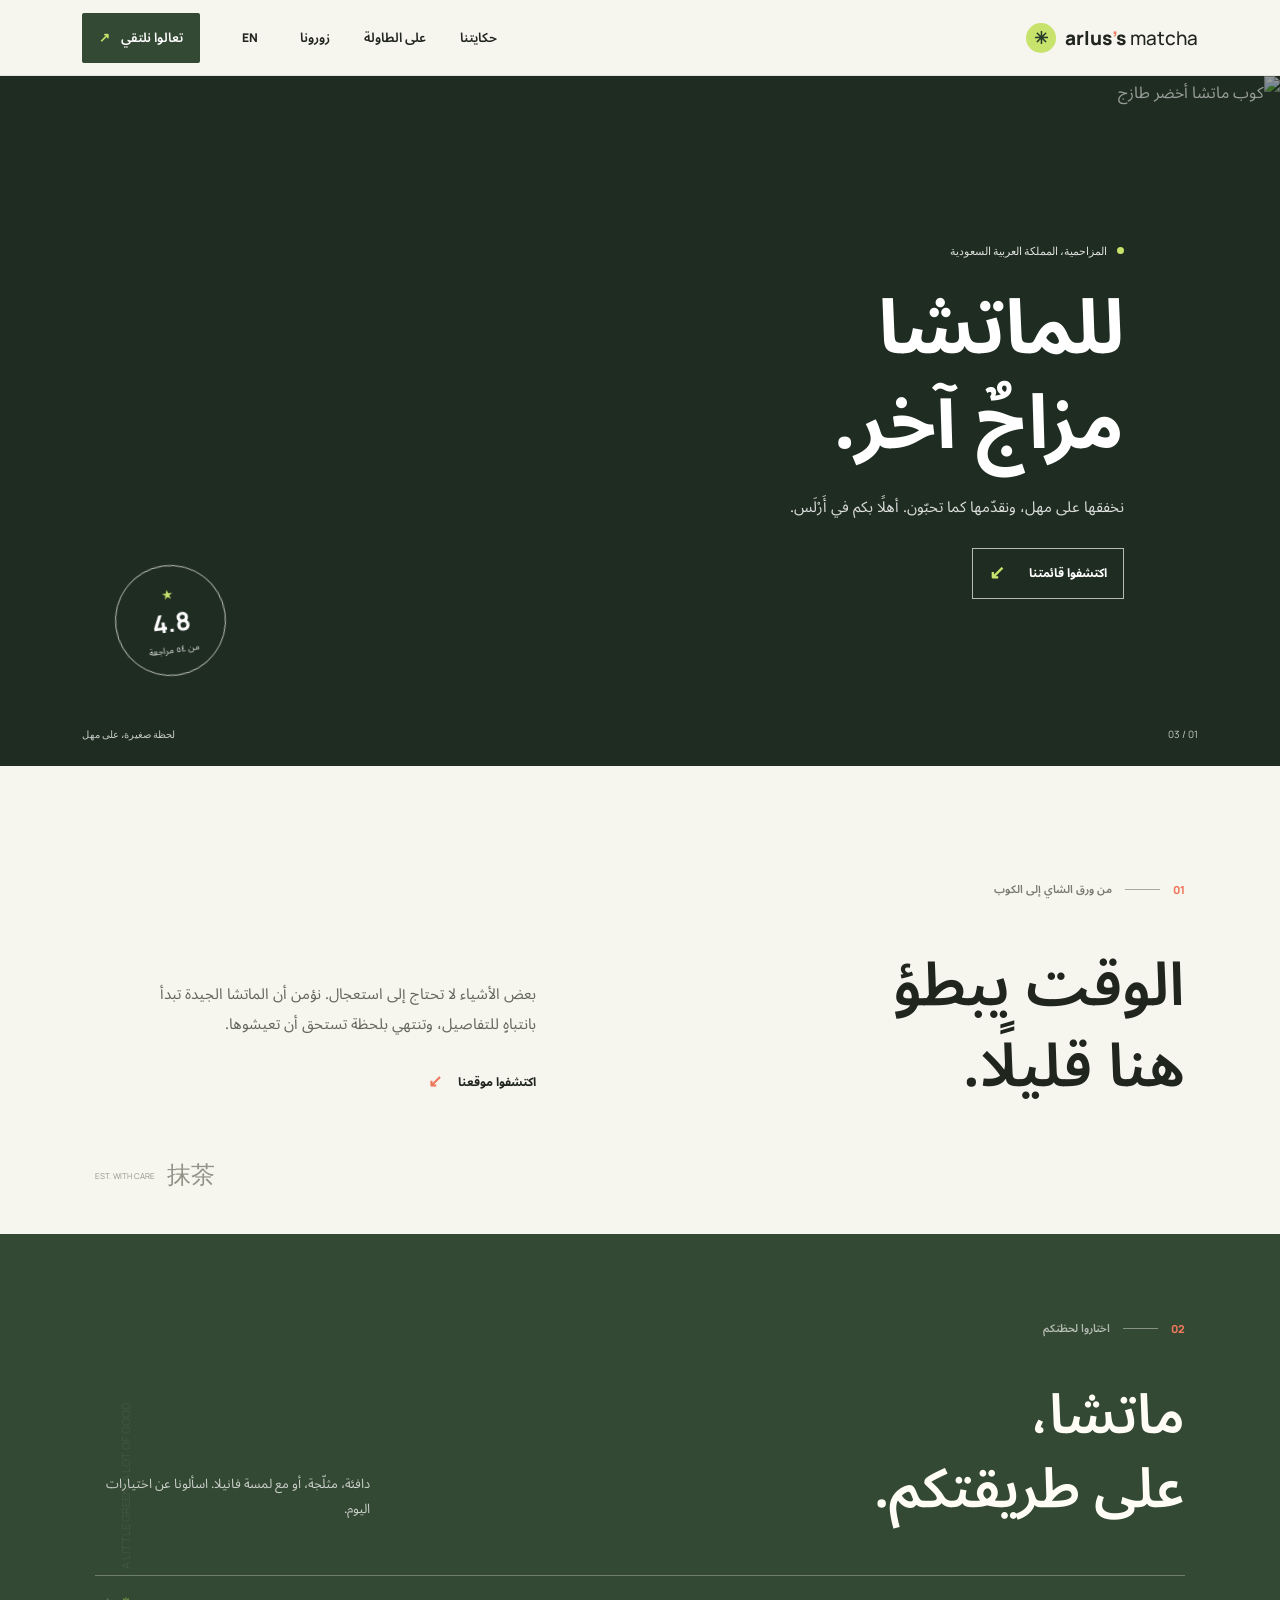
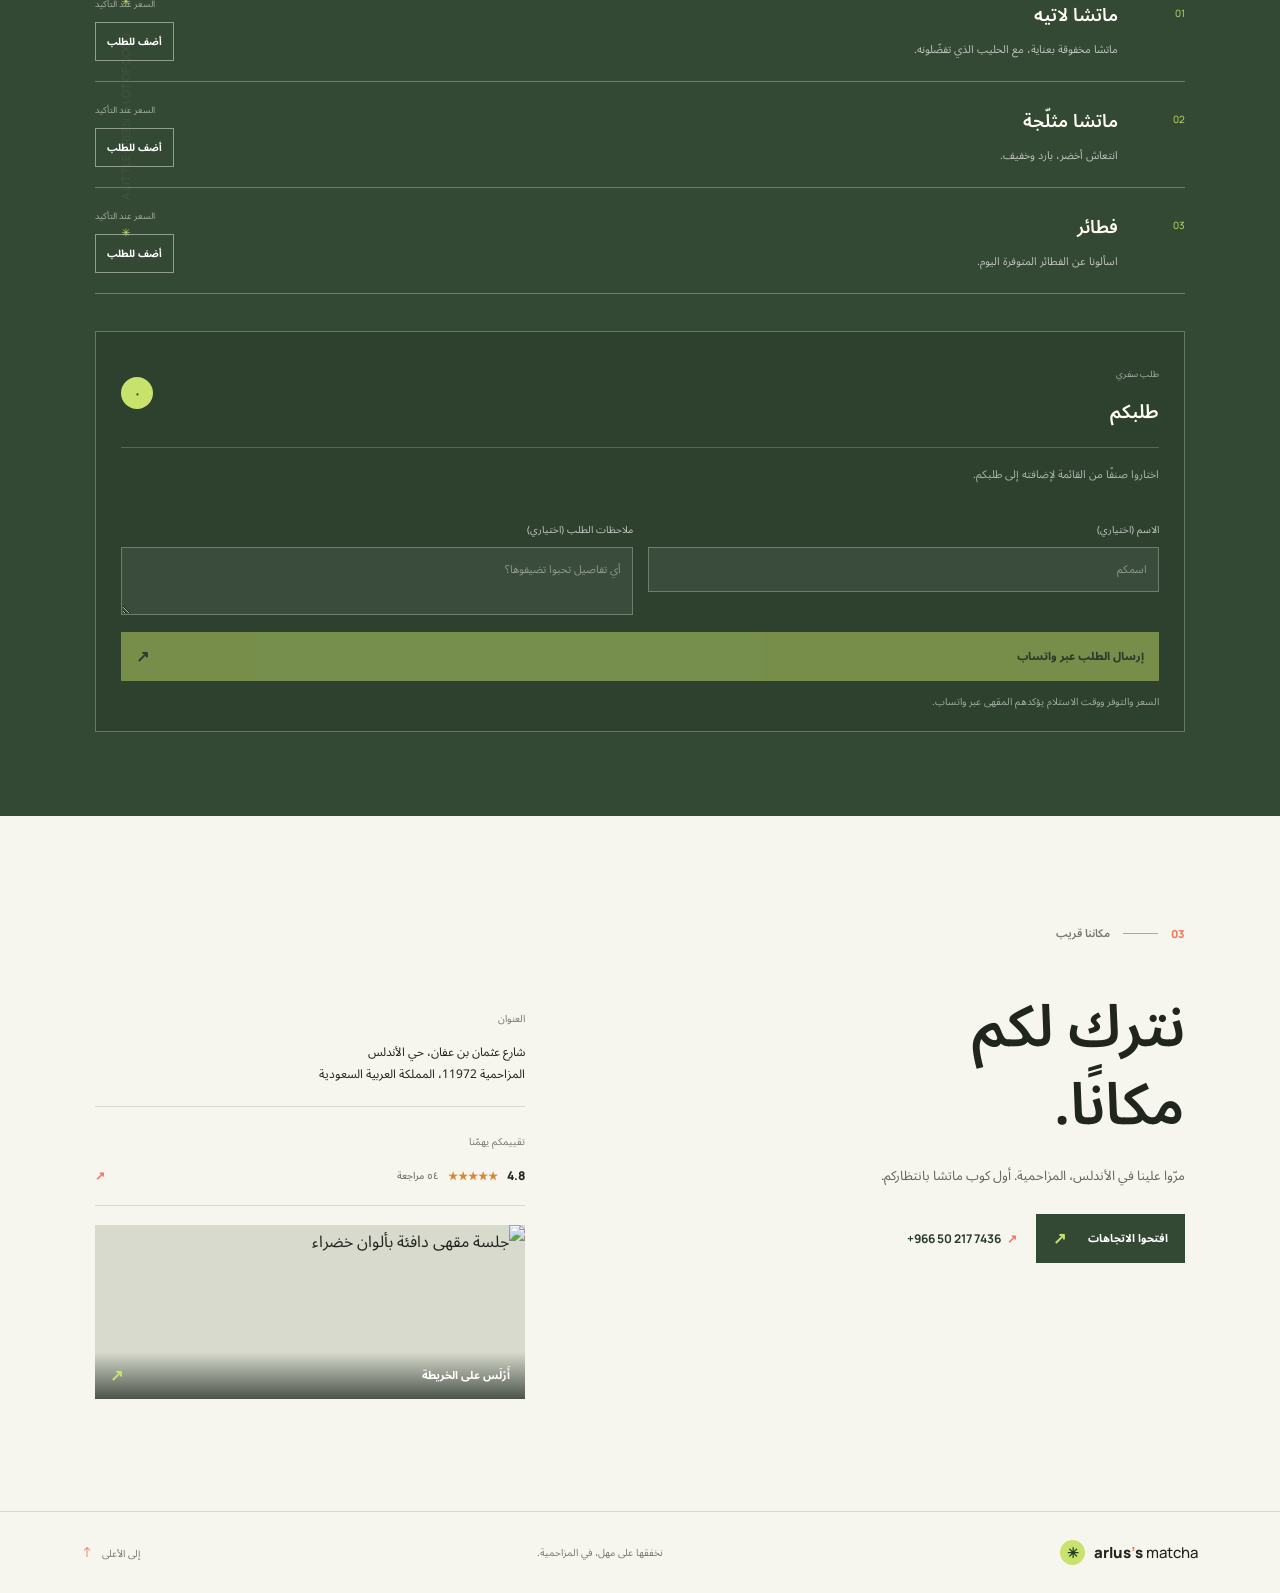
==== index.html @ 5b45c9ea "Add files via upload" ====
<!doctype html>
<html lang="ar" dir="rtl">
<head>
  <meta charset="utf-8">
  <meta name="viewport" content="width=device-width, initial-scale=1">
  <meta name="theme-color" content="#f6f5ee">
  <meta name="description" content="زوروا Arlus's matcha، مقهى ماتشا في حي الأندلس بالمزاحمية. اكتشفوا الماتشا والفطائر، اطلبوا للاستلام عبر واتساب، واعثروا على موقعنا.">
  <meta name="robots" content="index, follow">
  <meta property="og:type" content="website">
  <meta property="og:locale" content="ar_SA">
  <meta property="og:title" content="Arlus's Matcha | مقهى ماتشا في المزاحمية">
  <meta property="og:description" content="ماتشا وفطائر في حي الأندلس بالمزاحمية. اكتشفوا القائمة وأرسلوا طلبكم عبر واتساب.">
  <meta property="og:image" content="https://images.unsplash.com/photo-1515823064-d6e0c04616a7?auto=format&amp;fit=crop&amp;w=1200&amp;q=85">
  <meta property="og:image:alt" content="كوب ماتشا أخضر">
  <meta name="twitter:card" content="summary_large_image">
  <title>Arlus's Matcha | مقهى ماتشا في المزاحمية</title>
  <script type="application/ld+json">
    {
      "@context": "https://schema.org",
      "@type": "CafeOrCoffeeShop",
      "name": "Arlus's matcha",
      "telephone": "+966502177436",
      "address": {
        "@type": "PostalAddress",
        "streetAddress": "Uthman ibn Affan Street, Al Andalus",
        "addressLocality": "Al Muzahimiyah",
        "postalCode": "11972",
        "addressCountry": "SA"
      },
      "geo": {
        "@type": "GeoCoordinates",
        "latitude": 24.4657548,
        "longitude": 46.2770202
      },
      "hasMap": "https://maps.app.goo.gl/upeAwZTSpHtu5QqH9"
    }
  </script>
  <link rel="preconnect" href="https://fonts.googleapis.com">
  <link rel="preconnect" href="https://fonts.gstatic.com" crossorigin>
  <link href="https://fonts.googleapis.com/css2?family=DM+Sans:wght@400;500;600;700&family=Manrope:wght@400;500;600;700;800&family=Noto+Sans+Arabic:wght@400;500;600;700;800&display=swap" rel="stylesheet">
  <link rel="stylesheet" href="styles.css">
  <script src="script.js" defer></script>
</head>
<body>
  <header class="site-header">
    <a class="wordmark" href="#home" aria-label="Arlus's matcha — الرئيسية">
      <span class="wordmark-leaf" aria-hidden="true">✳</span>
      <span>arlus<span class="wordmark-apostrophe">’</span>s <span class="wordmark-light">matcha</span></span>
    </a>
    <button class="menu-toggle" type="button" aria-label="فتح القائمة" aria-expanded="false" aria-controls="site-nav">
      <span></span><span></span>
    </button>
    <nav class="site-nav" id="site-nav" aria-label="التنقل الرئيسي">
      <a href="#story" data-ar="حكايتنا" data-en="Our story">حكايتنا</a>
      <a href="#menu" data-ar="على الطاولة" data-en="The menu">على الطاولة</a>
      <a href="#visit" data-ar="زورونا" data-en="Find us">زورونا</a>
      <button class="language-toggle" type="button" aria-label="Switch language">EN</button>
      <a class="nav-visit" href="#visit" data-ar="تعالوا نلتقي" data-en="Come on in">تعالوا نلتقي <span aria-hidden="true">↗</span></a>
    </nav>
  </header>

  <main>
    <section class="hero" id="home" aria-labelledby="hero-title">
      <img class="hero-image" src="https://images.unsplash.com/photo-1515823064-d6e0c04616a7?auto=format&fit=crop&w=2200&q=85" alt="كوب ماتشا أخضر طازج" fetchpriority="high">
      <div class="hero-shade" aria-hidden="true"></div>
      <div class="hero-content">
        <p class="eyebrow hero-eyebrow"><span class="eyebrow-mark"></span><span data-ar="المزاحمية، المملكة العربية السعودية" data-en="Al Muzahimiyah, Saudi Arabia">المزاحمية، المملكة العربية السعودية</span></p>
        <h1 id="hero-title" data-ar="للماتشا<br>مزاجٌ آخر." data-en="A slower<br>kind of green.">للماتشا<br>مزاجٌ آخر.</h1>
        <p class="hero-copy" data-ar="نخفقها على مهل، ونقدّمها كما تحبّون. أهلًا بكم في أَرْلَس." data-en="Whisked with care, poured just the way you like. Welcome to Arlus.">نخفقها على مهل، ونقدّمها كما تحبّون. أهلًا بكم في أَرْلَس.</p>
        <a class="hero-cta" href="#menu"><span data-ar="اكتشفوا قائمتنا" data-en="Explore the menu">اكتشفوا قائمتنا</span><span class="cta-arrow" aria-hidden="true">↙</span></a>
      </div>
      <div class="hero-stamp" aria-label="تقييم 4.8 من 5">
        <span class="stamp-star" aria-hidden="true">★</span>
        <span class="stamp-rating">4.8</span>
        <span class="stamp-label" data-ar="من ٥٤ مراجعة" data-en="from 54 reviews">من ٥٤ مراجعة</span>
      </div>
      <span class="hero-index" aria-hidden="true">01 / 03</span>
      <span class="hero-caption" data-ar="لحظة صغيرة، على مهل" data-en="A little moment, unhurried">لحظة صغيرة، على مهل</span>
    </section>

    <section class="story section-wrap" id="story" aria-labelledby="story-title">
      <div class="section-kicker"><span>01</span><span class="kicker-rule"></span><span data-ar="من ورق الشاي إلى الكوب" data-en="From leaf to cup">من ورق الشاي إلى الكوب</span></div>
      <div class="story-grid">
        <h2 id="story-title" data-ar="الوقت يبطؤ<br>هنا قليلًا." data-en="Here, time<br>takes a breath.">الوقت يبطؤ<br>هنا قليلًا.</h2>
        <div class="story-copy">
          <p data-ar="بعض الأشياء لا تحتاج إلى استعجال. نؤمن أن الماتشا الجيدة تبدأ بانتباهٍ للتفاصيل، وتنتهي بلحظة تستحق أن تعيشوها." data-en="Some things are better without the rush. We believe good matcha begins with attention to detail and ends with a moment worth staying for.">بعض الأشياء لا تحتاج إلى استعجال. نؤمن أن الماتشا الجيدة تبدأ بانتباهٍ للتفاصيل، وتنتهي بلحظة تستحق أن تعيشوها.</p>
          <a class="text-link" href="#visit"><span data-ar="اكتشفوا موقعنا" data-en="Come find us">اكتشفوا موقعنا</span><span aria-hidden="true">↙</span></a>
        </div>
      </div>
      <div class="story-note" aria-hidden="true"><span>抹茶</span><span>EST. WITH CARE</span></div>
    </section>

    <section class="menu-section" id="menu" aria-labelledby="menu-title">
      <div class="section-wrap menu-inner">
        <div class="section-kicker section-kicker-light"><span>02</span><span class="kicker-rule"></span><span data-ar="اختاروا لحظتكم" data-en="Make it your moment">اختاروا لحظتكم</span></div>
        <div class="menu-heading-row">
          <h2 id="menu-title" data-ar="ماتشا،<br>على طريقتكم." data-en="Matcha,<br>your way.">ماتشا،<br>على طريقتكم.</h2>
          <p data-ar="دافئة، مثلّجة، أو مع لمسة فانيلا. اسألونا عن اختيارات اليوم." data-en="Warm, over ice, or with a hint of vanilla. Ask us what’s on today.">دافئة، مثلّجة، أو مع لمسة فانيلا. اسألونا عن اختيارات اليوم.</p>
        </div>
        <div class="menu-list">
          <article class="menu-item">
            <span class="menu-number">01</span>
            <div><h3 data-ar="ماتشا لاتيه" data-en="Matcha latte">ماتشا لاتيه</h3><p data-ar="ماتشا مخفوقة بعناية، مع الحليب الذي تفضّلونه." data-en="Carefully whisked matcha with the milk you love.">ماتشا مخفوقة بعناية، مع الحليب الذي تفضّلونه.</p></div>
            <div class="menu-item-action"><span class="menu-price" data-ar="السعر عند التأكيد" data-en="Price on confirmation">السعر عند التأكيد</span><button class="menu-add" type="button" data-item="latte" data-ar="أضف للطلب" data-en="Add to order">أضف للطلب</button></div>
          </article>
          <article class="menu-item">
            <span class="menu-number">02</span>
            <div><h3 data-ar="ماتشا مثلّجة" data-en="Iced matcha">ماتشا مثلّجة</h3><p data-ar="انتعاش أخضر، بارد وخفيف." data-en="Green, chilled, and easy going.">انتعاش أخضر، بارد وخفيف.</p></div>
            <div class="menu-item-action"><span class="menu-price" data-ar="السعر عند التأكيد" data-en="Price on confirmation">السعر عند التأكيد</span><button class="menu-add" type="button" data-item="iced" data-ar="أضف للطلب" data-en="Add to order">أضف للطلب</button></div>
          </article>
          <article class="menu-item">
            <span class="menu-number">03</span>
            <div><h3 data-ar="فطائر" data-en="Pancakes">فطائر</h3><p data-ar="اسألونا عن الفطائر المتوفرة اليوم." data-en="Ask us which pancakes are available today.">اسألونا عن الفطائر المتوفرة اليوم.</p></div>
            <div class="menu-item-action"><span class="menu-price" data-ar="السعر عند التأكيد" data-en="Price on confirmation">السعر عند التأكيد</span><button class="menu-add" type="button" data-item="pancakes" data-ar="أضف للطلب" data-en="Add to order">أضف للطلب</button></div>
          </article>
        </div>
        <div class="order-panel" aria-labelledby="order-title">
          <div class="order-panel-heading">
            <div><span class="order-kicker" data-ar="طلب سفري" data-en="Takeaway order">طلب سفري</span><h3 id="order-title" data-ar="طلبكم" data-en="Your order">طلبكم</h3></div>
            <span class="cart-count" aria-live="polite">٠</span>
          </div>
          <div class="order-items" aria-live="polite">
            <p class="cart-empty" data-ar="اختاروا صنفًا من القائمة لإضافته إلى طلبكم." data-en="Choose an item from the menu to start your order.">اختاروا صنفًا من القائمة لإضافته إلى طلبكم.</p>
          </div>
          <div class="order-fields">
            <label><span data-ar="الاسم (اختياري)" data-en="Name (optional)">الاسم (اختياري)</span><input class="customer-name" type="text" autocomplete="name" placeholder="اسمكم" data-placeholder-ar="اسمكم" data-placeholder-en="Your name"></label>
            <label><span data-ar="ملاحظات الطلب (اختياري)" data-en="Order notes (optional)">ملاحظات الطلب (اختياري)</span><textarea class="order-notes" rows="2" placeholder="أي تفاصيل تحبوا تضيفوها؟" data-placeholder-ar="أي تفاصيل تحبوا تضيفوها؟" data-placeholder-en="Anything else we should know?"></textarea></label>
          </div>
          <button class="order-submit" type="button" disabled><span data-ar="إرسال الطلب عبر واتساب" data-en="Send order via WhatsApp">إرسال الطلب عبر واتساب</span><span aria-hidden="true">↗</span></button>
          <p class="menu-footnote" data-ar="السعر والتوفر ووقت الاستلام يؤكدهم المقهى عبر واتساب." data-en="The cafe will confirm availability, price, and pickup time on WhatsApp.">السعر والتوفر ووقت الاستلام يؤكدهم المقهى عبر واتساب.</p>
        </div>
      </div>
      <div class="menu-orbit" aria-hidden="true">A LITTLE GREEN, A LOT OF GOOD <span>✳</span> A LITTLE GREEN, A LOT OF GOOD <span>✳</span></div>
    </section>

    <section class="visit-section section-wrap" id="visit" aria-labelledby="visit-title">
      <div class="section-kicker"><span>03</span><span class="kicker-rule"></span><span data-ar="مكاننا قريب" data-en="Just around the corner">مكاننا قريب</span></div>
      <div class="visit-grid">
        <div class="visit-main">
          <h2 id="visit-title" data-ar="نترك لكم<br>مكانًا." data-en="There’s a<br>place for you.">نترك لكم<br>مكانًا.</h2>
          <p data-ar="مرّوا علينا في الأندلس، المزاحمية. أول كوب ماتشا بانتظاركم." data-en="Find us in Al Andalus, Al Muzahimiyah. Your first cup is waiting.">مرّوا علينا في الأندلس، المزاحمية. أول كوب ماتشا بانتظاركم.</p>
          <div class="visit-actions">
            <a class="directions-button" href="https://www.google.com/maps/dir/?api=1&destination=24.4657548%2C46.2770202" target="_blank" rel="noreferrer"><span data-ar="افتحوا الاتجاهات" data-en="Get directions">افتحوا الاتجاهات</span><span aria-hidden="true">↗</span></a>
            <a class="call-link" href="tel:+966502177436" dir="ltr">+966 50 217 7436 <span aria-hidden="true">↗</span></a>
          </div>
        </div>
        <div class="visit-details">
          <div class="detail-line"><span class="detail-label" data-ar="العنوان" data-en="Address">العنوان</span><p data-ar="شارع عثمان بن عفان، حي الأندلس<br>المزاحمية 11972، المملكة العربية السعودية" data-en="Uthman ibn Affan Street, Al Andalus<br>Al Muzahimiyah 11972, Saudi Arabia">شارع عثمان بن عفان، حي الأندلس<br>المزاحمية 11972، المملكة العربية السعودية</p></div>
          <div class="detail-line"><span class="detail-label" data-ar="تقييمكم يهمّنا" data-en="A little love from you">تقييمكم يهمّنا</span><a class="review-link" href="https://www.google.com/maps/search/?api=1&query=Arlus%27s+matcha+Al+Muzahimiyah" target="_blank" rel="noreferrer"><span>4.8</span><span class="review-stars" aria-label="5 stars">★★★★★</span><span class="review-count" data-ar="٥٤ مراجعة" data-en="54 reviews">٥٤ مراجعة</span><span aria-hidden="true">↗</span></a></div>
          <a class="map-link" href="https://www.google.com/maps/search/?api=1&query=Arlus%27s+matcha+Al+Muzahimiyah" target="_blank" rel="noreferrer" aria-label="افتح Arlus's matcha على خرائط Google">
            <img src="https://images.unsplash.com/photo-1517248135467-4c7edcad34c4?auto=format&fit=crop&w=1000&q=80" alt="جلسة مقهى دافئة بألوان خضراء" loading="lazy">
            <span class="map-overlay"><span data-ar="أَرْلَس على الخريطة" data-en="Arlus on the map">أَرْلَس على الخريطة</span><span aria-hidden="true">↗</span></span>
          </a>
        </div>
      </div>
    </section>
  </main>

  <footer class="site-footer">
    <a class="wordmark footer-wordmark" href="#home"><span class="wordmark-leaf" aria-hidden="true">✳</span><span>arlus<span class="wordmark-apostrophe">’</span>s <span class="wordmark-light">matcha</span></span></a>
    <span class="footer-note" data-ar="نخفقها على مهل، في المزاحمية." data-en="Whisked with care in Al Muzahimiyah.">نخفقها على مهل، في المزاحمية.</span>
    <a class="back-top" href="#home"><span data-ar="إلى الأعلى" data-en="Back to top">إلى الأعلى</span> <span aria-hidden="true">↑</span></a>
  </footer>
</body>
</html>
---- styles.css ----
:root {
  color-scheme: light;
  --paper: #f6f5ee;
  --ink: #20251d;
  --green: #344934;
  --green-deep: #263a2b;
  --leaf: #c7e36b;
  --coral: #ef775b;
  --muted: #777a6e;
  --line: #d8d9cf;
  --font-latin: "Manrope", sans-serif;
  --font-arabic: "Noto Sans Arabic", sans-serif;
}

* { box-sizing: border-box; }
html { scroll-behavior: smooth; scroll-padding-top: 82px; }
body { margin: 0; background: var(--paper); color: var(--ink); font-family: var(--font-arabic); -webkit-font-smoothing: antialiased; }
body[lang="en"] { font-family: var(--font-latin); }
a { color: inherit; text-decoration: none; }
button { color: inherit; font: inherit; }
.site-header { height: 76px; padding: 0 6.4%; display: flex; align-items: center; justify-content: space-between; position: sticky; top: 0; z-index: 10; background: var(--paper); border-bottom: 1px solid rgba(32, 37, 29, .08); }
.wordmark { display: inline-flex; align-items: center; gap: 9px; font-family: var(--font-latin); font-size: 19px; font-weight: 800; letter-spacing: 0; direction: ltr; }
.wordmark-leaf { display: grid; place-items: center; width: 30px; height: 30px; border-radius: 50%; background: var(--leaf); color: var(--green-deep); font-size: 17px; }
.wordmark-apostrophe { color: var(--coral); }
.wordmark-light { font-weight: 500; }
.site-nav { display: flex; align-items: center; gap: 34px; font-size: 13px; font-weight: 600; }
.site-nav > a:not(.nav-visit) { transition: color .2s ease; }
.site-nav > a:not(.nav-visit):hover, .text-link:hover { color: #758c3a; }
.language-toggle { padding: 6px 8px; background: none; border: 0; cursor: pointer; font-family: var(--font-latin); font-size: 12px; font-weight: 800; }
.nav-visit { background: var(--green); color: white; padding: 11px 17px; border-radius: 2px; }
.nav-visit span { color: var(--leaf); margin-inline-start: 8px; }
.menu-toggle { display: none; }
.hero { position: relative; height: min(690px, calc(100svh - 76px)); min-height: 560px; overflow: hidden; isolation: isolate; background: #27372b; color: white; }
.hero-image { position: absolute; z-index: -2; inset: 0; width: 100%; height: 100%; object-fit: cover; object-position: center 55%; animation: arrive 1.1s ease-out both; }
.hero-shade { position: absolute; z-index: -1; inset: 0; background: rgba(21, 31, 23, .44); }
.hero-content { position: absolute; top: 50%; inset-inline-start: 12.2%; transform: translateY(-50%); width: min(580px, 75%); animation: rise .8s .1s both; }
.eyebrow { display: flex; align-items: center; gap: 10px; font-family: var(--font-latin); font-size: 11px; letter-spacing: 0; }
.hero-eyebrow { color: rgba(255, 255, 255, .85); margin: 0 0 24px; }
.eyebrow-mark { width: 7px; height: 7px; border-radius: 50%; background: var(--leaf); }
.hero h1 { margin: 0; max-width: 590px; font-family: var(--font-arabic); font-size: 75px; font-weight: 700; line-height: 1.27; letter-spacing: 0; }
body[lang="en"] .hero h1, body[lang="en"] .story h2, body[lang="en"] .menu-heading-row h2, body[lang="en"] .visit-main h2 { font-family: var(--font-latin); }
body[lang="en"] .hero h1 { font-size: 82px; line-height: 1.08; letter-spacing: 0; }
.hero-copy { max-width: 385px; margin: 20px 0 27px; color: rgba(255,255,255,.83); font-size: 15px; line-height: 1.9; }
body[lang="en"] .hero-copy { font-family: var(--font-latin); line-height: 1.7; }
.hero-cta { display: inline-flex; align-items: center; gap: 24px; padding: 12px 16px; border: 1px solid rgba(255, 255, 255, .68); font-size: 12px; font-weight: 700; transition: color .2s, background .2s; }
.hero-cta:hover { background: white; color: var(--green-deep); }
.cta-arrow { color: var(--leaf); font-size: 19px; line-height: 1; }
.hero-stamp { position: absolute; inset-inline-end: 9%; bottom: 13%; width: 111px; height: 111px; display: flex; flex-direction: column; align-items: center; justify-content: center; border: 1px solid rgba(255,255,255,.7); border-radius: 50%; transform: rotate(-8deg); }
.stamp-star { color: var(--leaf); font-size: 13px; }
.stamp-rating { font-family: var(--font-latin); font-size: 25px; font-weight: 700; line-height: 1.1; }
.stamp-label { margin-top: 5px; color: rgba(255,255,255,.82); font-size: 9px; }
.hero-index, .hero-caption { position: absolute; bottom: 25px; font-family: var(--font-latin); font-size: 10px; color: rgba(255,255,255,.75); }
.hero-index { inset-inline-start: 6.4%; }
.hero-caption { inset-inline-end: 6.4%; }
.section-wrap { width: min(1090px, 87.2%); margin-inline: auto; }
.story { position: relative; padding-top: 112px; padding-bottom: 126px; }
.section-kicker { display: flex; align-items: center; gap: 13px; color: var(--muted); font-size: 11px; font-weight: 600; }
.section-kicker > span:first-child { font-family: var(--font-latin); color: var(--coral); font-weight: 800; }
.kicker-rule { display: inline-block; width: 35px; height: 1px; background: #aaa99e; }
.story-grid { display: grid; grid-template-columns: 1.1fr .9fr; gap: 10%; align-items: end; margin-top: 45px; }
.story h2, .menu-heading-row h2, .visit-main h2 { margin: 0; font-size: 60px; line-height: 1.35; font-weight: 600; letter-spacing: 0; }
body[lang="en"] .story h2, body[lang="en"] .menu-heading-row h2, body[lang="en"] .visit-main h2 { line-height: 1.1; }
.story-copy { padding-bottom: 8px; }
.story-copy p { max-width: 385px; margin: 0; color: #64675d; font-size: 15px; line-height: 2; }
body[lang="en"] .story-copy p { line-height: 1.8; }
.text-link { display: inline-flex; align-items: center; gap: 16px; margin-top: 25px; font-size: 12px; font-weight: 700; transition: color .2s ease; }
.text-link span:last-child { color: var(--coral); font-size: 17px; }
.story-note { position: absolute; inset-inline-end: 0; bottom: 33px; display: flex; align-items: center; gap: 12px; color: #929386; }
.story-note span:first-child { font-size: 24px; }
.story-note span:last-child { font-family: var(--font-latin); font-size: 8px; letter-spacing: 0; }
.menu-section { position: relative; overflow: hidden; background: var(--green); color: #fffdf5; }
.menu-inner { position: relative; z-index: 1; padding-top: 83px; padding-bottom: 84px; }
.section-kicker-light { color: rgba(255,255,255,.61); }
.section-kicker-light .kicker-rule { background: rgba(255,255,255,.4); }
.menu-heading-row { display: flex; align-items: end; justify-content: space-between; margin-top: 39px; }
.menu-heading-row h2 { font-size: 55px; }
.menu-heading-row > p { max-width: 275px; margin: 0 0 6px; color: rgba(255,255,255,.72); font-size: 13px; line-height: 1.9; }
body[lang="en"] .menu-heading-row > p { line-height: 1.7; }
.menu-list { margin-top: 47px; border-top: 1px solid rgba(255,255,255,.28); }
.menu-item { display: grid; grid-template-columns: 54px 1fr auto; align-items: center; gap: 13px; min-height: 106px; border-bottom: 1px solid rgba(255,255,255,.28); }
.menu-number { align-self: start; padding-top: 30px; color: var(--leaf); font-family: var(--font-latin); font-size: 10px; }
.menu-item h3 { margin: 0; font-size: 18px; font-weight: 600; }
.menu-item p { margin: 6px 0 0; color: rgba(255,255,255,.66); font-size: 11px; line-height: 1.8; }
.menu-item-action { display: flex; align-items: flex-end; flex-direction: column; gap: 8px; }
.menu-price { color: rgba(255,255,255,.55); font-size: 9px; }
.menu-add { padding: 8px 11px; border: 1px solid rgba(255,255,255,.46); background: transparent; color: white; font-size: 10px; font-weight: 700; cursor: pointer; transition: background .2s, color .2s, border-color .2s; }
.menu-add:hover { border-color: var(--leaf); background: var(--leaf); color: var(--green-deep); }
.menu-footnote { margin: 19px 0 0; color: rgba(255,255,255,.55); font-size: 10px; }
.order-panel { margin-top: 37px; padding: 23px 25px 20px; border: 1px solid rgba(255,255,255,.28); background: rgba(20,35,25,.2); }
.order-panel-heading { display: flex; align-items: center; justify-content: space-between; }
.order-kicker { color: rgba(255,255,255,.56); font-size: 9px; }
.order-panel-heading h3 { margin: 3px 0 0; font-size: 19px; font-weight: 600; }
.cart-count { display: grid; place-items: center; width: 32px; aspect-ratio: 1; border-radius: 50%; background: var(--leaf); color: var(--green-deep); font-family: var(--font-latin); font-size: 12px; font-weight: 800; }
.order-items { margin-top: 15px; border-top: 1px solid rgba(255,255,255,.2); }
.cart-empty { margin: 0; padding: 15px 0; color: rgba(255,255,255,.6); font-size: 11px; }
.order-row { display: flex; align-items: center; justify-content: space-between; gap: 12px; min-height: 54px; border-bottom: 1px solid rgba(255,255,255,.17); }
.order-item-name { font-size: 12px; font-weight: 600; }
.quantity-controls { display: flex; align-items: center; gap: 12px; direction: ltr; }
.quantity-button { display: grid; place-items: center; width: 30px; height: 30px; border: 1px solid rgba(255,255,255,.4); background: transparent; color: white; font-size: 17px; cursor: pointer; }
.quantity-button:hover { border-color: var(--leaf); color: var(--leaf); }
.quantity-value { min-width: 16px; text-align: center; font-family: var(--font-latin); font-size: 12px; }
.order-fields { display: grid; grid-template-columns: 1fr 1fr; gap: 15px; margin-top: 18px; }
.order-fields label { display: flex; flex-direction: column; gap: 7px; color: rgba(255,255,255,.7); font-size: 10px; }
.order-fields input, .order-fields textarea { width: 100%; min-height: 40px; padding: 10px 11px; border: 1px solid rgba(255,255,255,.27); border-radius: 0; outline: none; background: rgba(255,255,255,.06); color: white; font: inherit; font-size: 11px; resize: vertical; }
.order-fields input::placeholder, .order-fields textarea::placeholder { color: rgba(255,255,255,.42); }
.order-fields input:focus, .order-fields textarea:focus { border-color: var(--leaf); }
.order-submit { display: flex; align-items: center; justify-content: space-between; gap: 15px; width: 100%; margin-top: 17px; padding: 13px 15px; border: 0; background: var(--leaf); color: var(--green-deep); font: inherit; font-size: 11px; font-weight: 800; text-align: start; cursor: pointer; transition: background .2s, opacity .2s; }
.order-submit:not(:disabled):hover { background: white; }
.order-submit:disabled { opacity: .48; cursor: not-allowed; }
.order-submit span:last-child { font-family: var(--font-latin); font-size: 16px; }
.order-panel > .menu-footnote { margin-top: 12px; line-height: 1.8; }
.menu-orbit { position: absolute; inset-inline-end: -90px; top: 50%; display: flex; gap: 28px; width: 430px; transform: rotate(-90deg) translateX(50%); transform-origin: center; color: rgba(255,255,255,.07); font-family: var(--font-latin); font-size: 11px; white-space: nowrap; }
.menu-orbit span { color: var(--leaf); }
.visit-section { padding-top: 106px; padding-bottom: 112px; }
.visit-grid { display: grid; grid-template-columns: 1fr .83fr; gap: 13%; margin-top: 44px; }
.visit-main h2 { font-size: 58px; }
.visit-main > p { max-width: 365px; margin: 19px 0 25px; color: #64675d; font-size: 13px; line-height: 1.9; }
.visit-actions { display: flex; flex-wrap: wrap; align-items: center; gap: 19px; }
.directions-button { display: inline-flex; align-items: center; gap: 22px; padding: 13px 17px; background: var(--green); color: white; font-size: 11px; font-weight: 700; transition: background .2s; }
.directions-button:hover { background: #53694c; }
.directions-button span:last-child { color: var(--leaf); font-family: var(--font-latin); font-size: 16px; }
.call-link { color: var(--green-deep); font-family: var(--font-latin); font-size: 12px; font-weight: 700; }
.call-link span { color: var(--coral); margin-inline-start: 4px; }
.visit-details { padding-top: 11px; }
.detail-line { padding-bottom: 19px; border-bottom: 1px solid var(--line); }
.detail-line + .detail-line { padding-top: 16px; }
.detail-label { color: var(--muted); font-size: 10px; }
.detail-line p { margin: 8px 0 0; font-size: 12px; line-height: 1.9; }
.review-link { display: flex; align-items: center; gap: 9px; margin-top: 8px; font-family: var(--font-latin); font-size: 12px; font-weight: 800; }
.review-stars { color: #d38b37; font-size: 11px; letter-spacing: 0; }
.review-count { color: var(--muted); font-family: var(--font-arabic); font-size: 10px; font-weight: 500; }
body[lang="en"] .review-count { font-family: var(--font-latin); }
.review-link > span:last-child { margin-inline-start: auto; color: var(--coral); }
.map-link { position: relative; display: block; height: 174px; margin-top: 19px; overflow: hidden; background: #d8dacd; }
.map-link img { width: 100%; height: 100%; object-fit: cover; object-position: center 52%; transition: transform .45s ease; }
.map-link:hover img { transform: scale(1.04); }
.map-overlay { position: absolute; inset-inline: 0; bottom: 0; display: flex; justify-content: space-between; padding: 12px 15px; background: linear-gradient(transparent, rgba(16,27,18,.7)); color: white; font-size: 11px; font-weight: 700; }
.map-overlay span:last-child { color: var(--leaf); font-family: var(--font-latin); font-size: 16px; }
.site-footer { display: flex; align-items: center; justify-content: space-between; min-height: 82px; padding: 16px 6.4%; border-top: 1px solid var(--line); }
.footer-wordmark { font-size: 15px; }
.footer-wordmark .wordmark-leaf { width: 25px; height: 25px; font-size: 14px; }
.footer-note, .back-top { color: var(--muted); font-size: 10px; }
.back-top span:last-child { margin-inline-start: 7px; color: var(--coral); font-family: var(--font-latin); font-size: 14px; }

@keyframes arrive { from { transform: scale(1.035); opacity: .75; } to { transform: scale(1); opacity: 1; } }
@keyframes rise { from { transform: translateY(calc(-50% + 16px)); opacity: 0; } to { transform: translateY(-50%); opacity: 1; } }

@media (min-width: 1400px) {
  .hero { height: min(760px, calc(100svh - 76px)); }
}

@media (max-width: 760px) {
  html { scroll-padding-top: 66px; }
  .site-header { height: 66px; padding-inline: 6%; }
  .wordmark { font-size: 17px; }
  .wordmark-leaf { width: 27px; height: 27px; }
  .menu-toggle { display: flex; width: 40px; height: 40px; padding: 12px 9px; flex-direction: column; justify-content: center; gap: 5px; border: 0; background: transparent; cursor: pointer; }
  .menu-toggle span { width: 21px; height: 1px; background: var(--ink); transition: transform .2s; }
  .menu-toggle[aria-expanded="true"] span:first-child { transform: translateY(3px) rotate(45deg); }
  .menu-toggle[aria-expanded="true"] span:last-child { transform: translateY(-3px) rotate(-45deg); }
  .site-nav { position: absolute; top: 65px; inset-inline: 0; display: none; align-items: stretch; gap: 0; padding: 9px 6% 19px; background: var(--paper); border-bottom: 1px solid var(--line); }
  .site-nav.is-open { display: flex; flex-direction: column; }
  .site-nav > a:not(.nav-visit), .language-toggle { padding: 13px 0; border-bottom: 1px solid var(--line); text-align: start; }
  .language-toggle { align-self: flex-start; }
  .nav-visit { align-self: flex-start; margin-top: 15px; }
  .hero { height: min(720px, calc(100svh - 66px)); min-height: 540px; }
  .hero-image { object-position: 58% center; }
  .hero-shade { background: rgba(21, 31, 23, .48); }
  .hero-content { inset-inline-start: 8%; width: 84%; }
  .hero h1 { font-size: 55px; line-height: 1.38; }
  body[lang="en"] .hero h1 { font-size: 59px; line-height: 1.1; }
  .hero-copy { max-width: 340px; font-size: 13px; }
  .hero-stamp { inset-inline-end: 8%; bottom: 12%; width: 88px; height: 88px; }
  .stamp-rating { font-size: 20px; }
  .stamp-label { font-size: 8px; }
  .hero-index, .hero-caption { bottom: 19px; font-size: 9px; }
  .section-wrap { width: 84%; }
  .story { padding-top: 76px; padding-bottom: 90px; }
  .story-grid { grid-template-columns: 1fr; gap: 17px; margin-top: 30px; }
  .story h2, .visit-main h2 { font-size: 46px; }
  body[lang="en"] .story h2, body[lang="en"] .visit-main h2 { font-size: 48px; }
  .story-copy p { font-size: 13px; }
  .story-note { bottom: 22px; }
  .menu-inner { padding-top: 68px; padding-bottom: 68px; }
  .menu-heading-row { align-items: start; flex-direction: column; gap: 16px; margin-top: 30px; }
  .menu-heading-row h2 { font-size: 44px; }
  body[lang="en"] .menu-heading-row h2 { font-size: 46px; }
  .menu-heading-row > p { max-width: 300px; font-size: 12px; }
  .menu-list { margin-top: 33px; }
  .menu-item { grid-template-columns: 25px minmax(0, 1fr) auto; min-height: 100px; gap: 8px; }
  .menu-item h3 { font-size: 16px; }
  .menu-item p { font-size: 10px; }
  .menu-item-action { gap: 6px; }
  .menu-price { font-size: 8px; }
  .menu-add { padding: 7px 8px; font-size: 9px; white-space: nowrap; }
  .menu-footnote { max-width: 300px; line-height: 1.8; }
  .order-panel { margin-top: 29px; padding: 18px 15px 16px; }
  .order-fields { grid-template-columns: 1fr; gap: 11px; }
  .menu-orbit { display: none; }
  .visit-section { padding-top: 76px; padding-bottom: 80px; }
  .visit-grid { grid-template-columns: 1fr; gap: 38px; margin-top: 30px; }
  .visit-main > p { font-size: 12px; }
  .visit-actions { gap: 15px; }
  .visit-details { padding-top: 0; }
  .map-link { height: 190px; }
  .site-footer { min-height: 76px; padding-inline: 6%; }
  .footer-note { display: none; }
}

@media (prefers-reduced-motion: reduce) {
  *, *::before, *::after { scroll-behavior: auto !important; animation-duration: .01ms !important; animation-iteration-count: 1 !important; transition-duration: .01ms !important; }
}
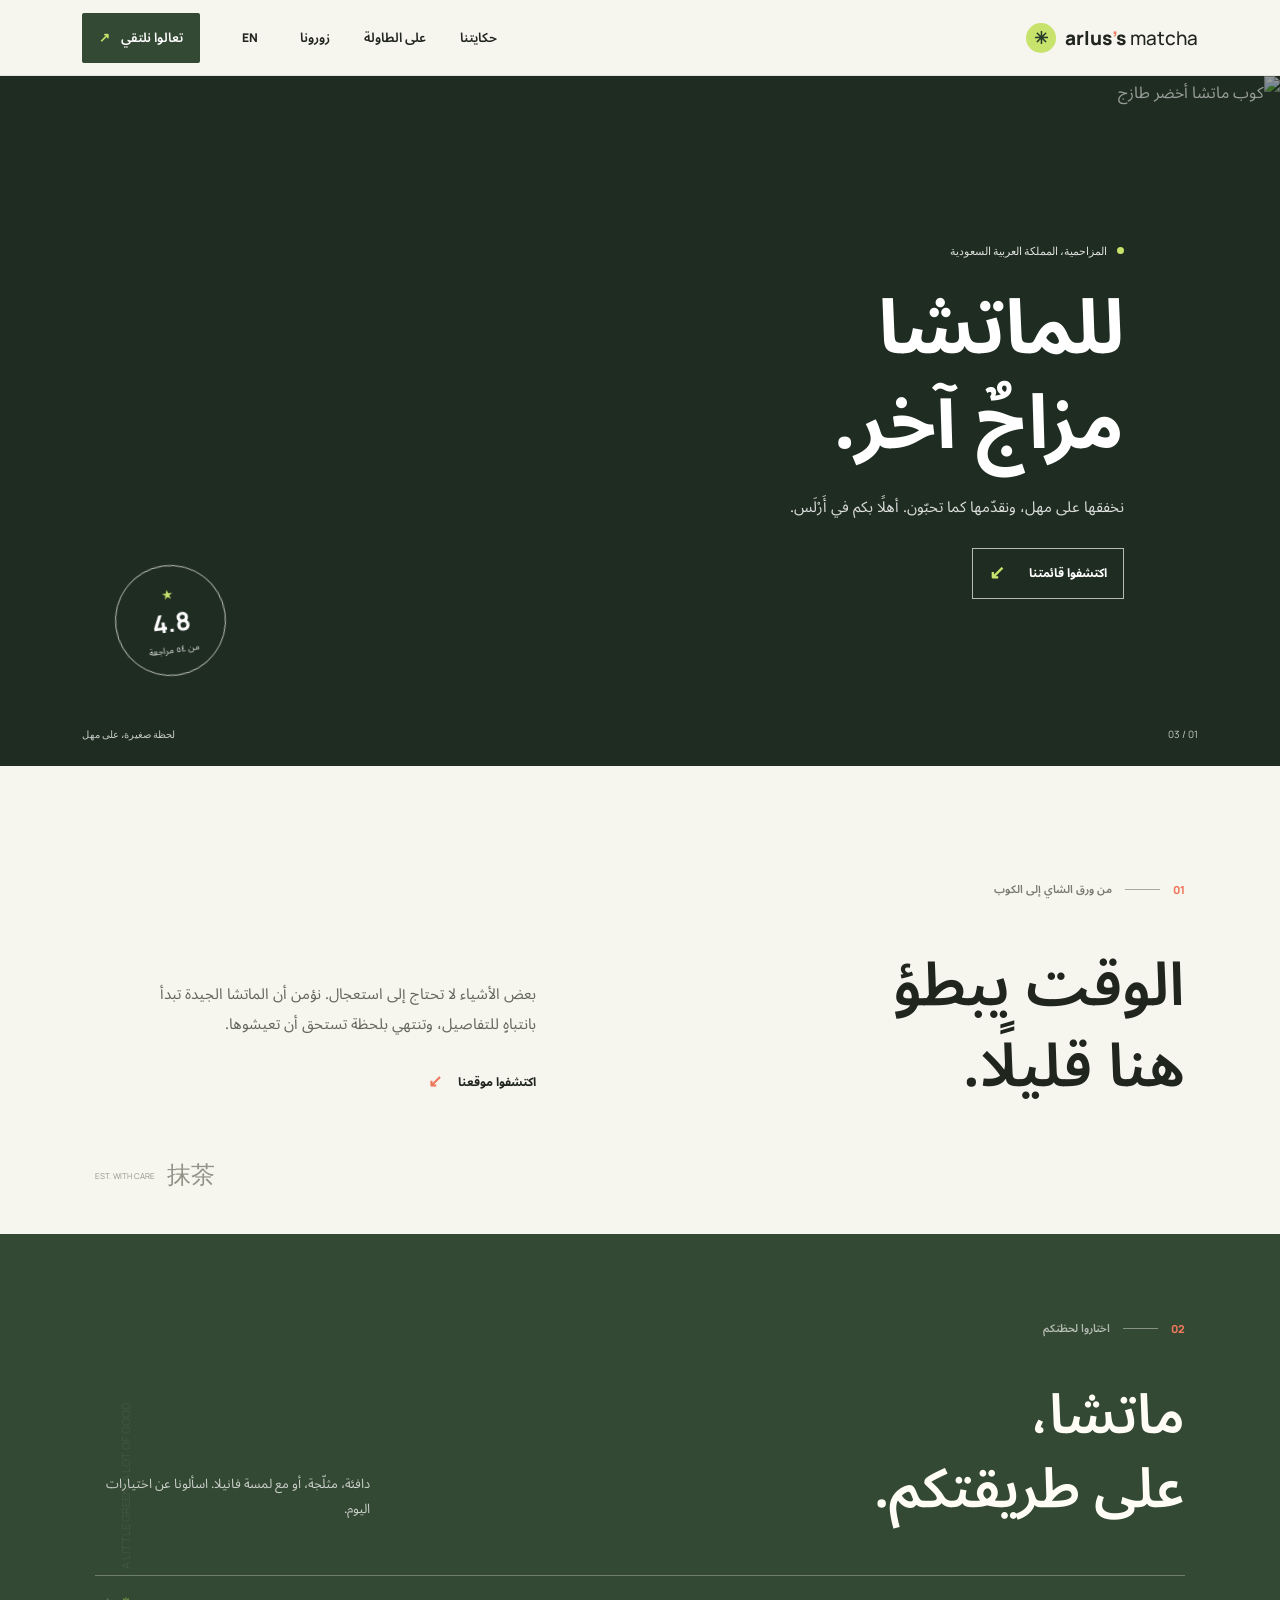
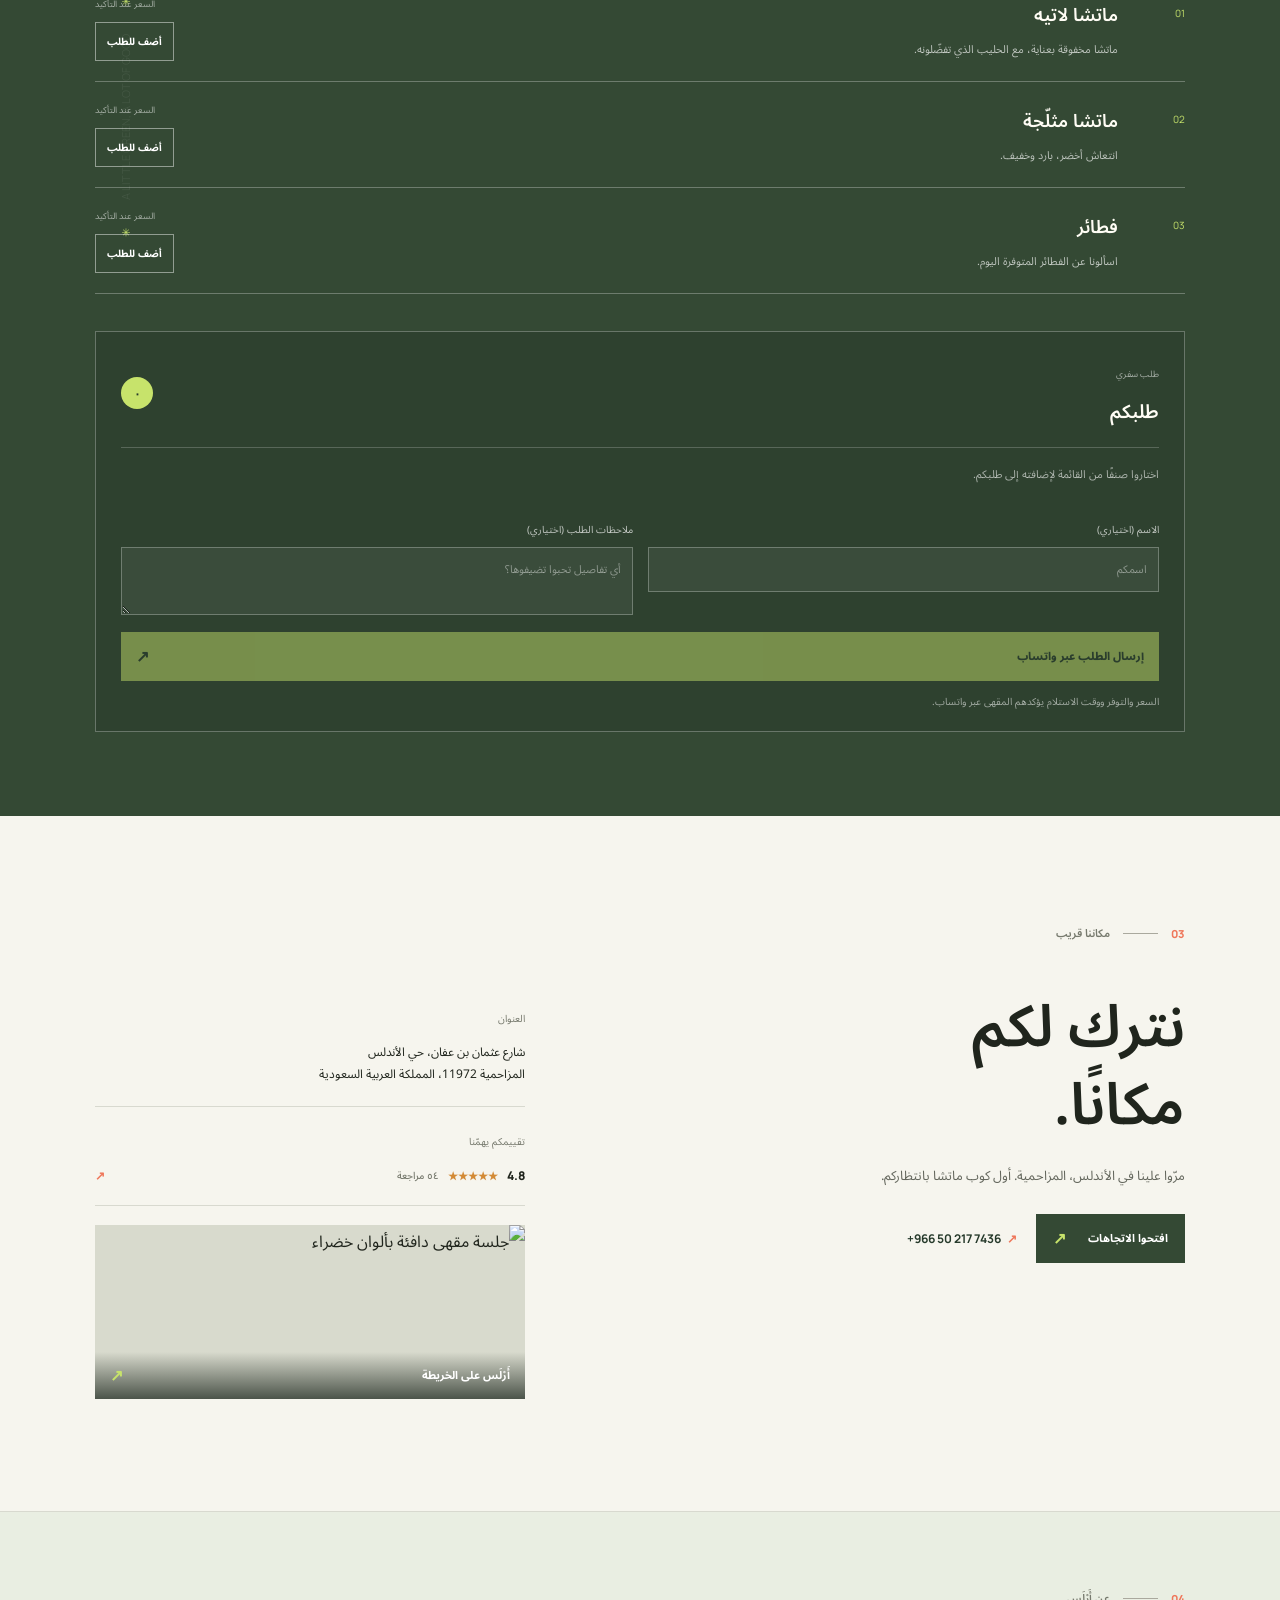
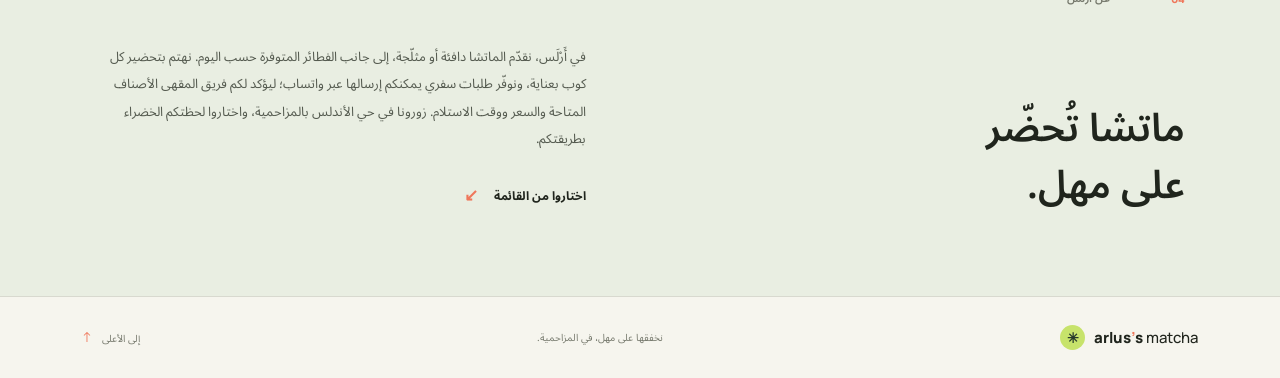
==== commit 21fa83cf: "update" ====
--- a/index.html
+++ b/index.html
@@ -1,165 +1,184 @@
-<!doctype html>
-<html lang="ar" dir="rtl">
-<head>
-  <meta charset="utf-8">
-  <meta name="viewport" content="width=device-width, initial-scale=1">
-  <meta name="theme-color" content="#f6f5ee">
-  <meta name="description" content="زوروا Arlus's matcha، مقهى ماتشا في حي الأندلس بالمزاحمية. اكتشفوا الماتشا والفطائر، اطلبوا للاستلام عبر واتساب، واعثروا على موقعنا.">
-  <meta name="robots" content="index, follow">
-  <meta property="og:type" content="website">
-  <meta property="og:locale" content="ar_SA">
-  <meta property="og:title" content="Arlus's Matcha | مقهى ماتشا في المزاحمية">
-  <meta property="og:description" content="ماتشا وفطائر في حي الأندلس بالمزاحمية. اكتشفوا القائمة وأرسلوا طلبكم عبر واتساب.">
-  <meta property="og:image" content="https://images.unsplash.com/photo-1515823064-d6e0c04616a7?auto=format&amp;fit=crop&amp;w=1200&amp;q=85">
-  <meta property="og:image:alt" content="كوب ماتشا أخضر">
-  <meta name="twitter:card" content="summary_large_image">
-  <title>Arlus's Matcha | مقهى ماتشا في المزاحمية</title>
-  <script type="application/ld+json">
-    {
-      "@context": "https://schema.org",
-      "@type": "CafeOrCoffeeShop",
-      "name": "Arlus's matcha",
-      "telephone": "+966502177436",
-      "address": {
-        "@type": "PostalAddress",
-        "streetAddress": "Uthman ibn Affan Street, Al Andalus",
-        "addressLocality": "Al Muzahimiyah",
-        "postalCode": "11972",
-        "addressCountry": "SA"
-      },
-      "geo": {
-        "@type": "GeoCoordinates",
-        "latitude": 24.4657548,
-        "longitude": 46.2770202
-      },
-      "hasMap": "https://maps.app.goo.gl/upeAwZTSpHtu5QqH9"
-    }
-  </script>
-  <link rel="preconnect" href="https://fonts.googleapis.com">
-  <link rel="preconnect" href="https://fonts.gstatic.com" crossorigin>
-  <link href="https://fonts.googleapis.com/css2?family=DM+Sans:wght@400;500;600;700&family=Manrope:wght@400;500;600;700;800&family=Noto+Sans+Arabic:wght@400;500;600;700;800&display=swap" rel="stylesheet">
-  <link rel="stylesheet" href="styles.css">
-  <script src="script.js" defer></script>
-</head>
-<body>
-  <header class="site-header">
-    <a class="wordmark" href="#home" aria-label="Arlus's matcha — الرئيسية">
-      <span class="wordmark-leaf" aria-hidden="true">✳</span>
-      <span>arlus<span class="wordmark-apostrophe">’</span>s <span class="wordmark-light">matcha</span></span>
-    </a>
-    <button class="menu-toggle" type="button" aria-label="فتح القائمة" aria-expanded="false" aria-controls="site-nav">
-      <span></span><span></span>
-    </button>
-    <nav class="site-nav" id="site-nav" aria-label="التنقل الرئيسي">
-      <a href="#story" data-ar="حكايتنا" data-en="Our story">حكايتنا</a>
-      <a href="#menu" data-ar="على الطاولة" data-en="The menu">على الطاولة</a>
-      <a href="#visit" data-ar="زورونا" data-en="Find us">زورونا</a>
-      <button class="language-toggle" type="button" aria-label="Switch language">EN</button>
-      <a class="nav-visit" href="#visit" data-ar="تعالوا نلتقي" data-en="Come on in">تعالوا نلتقي <span aria-hidden="true">↗</span></a>
-    </nav>
-  </header>
-
-  <main>
-    <section class="hero" id="home" aria-labelledby="hero-title">
-      <img class="hero-image" src="https://images.unsplash.com/photo-1515823064-d6e0c04616a7?auto=format&fit=crop&w=2200&q=85" alt="كوب ماتشا أخضر طازج" fetchpriority="high">
-      <div class="hero-shade" aria-hidden="true"></div>
-      <div class="hero-content">
-        <p class="eyebrow hero-eyebrow"><span class="eyebrow-mark"></span><span data-ar="المزاحمية، المملكة العربية السعودية" data-en="Al Muzahimiyah, Saudi Arabia">المزاحمية، المملكة العربية السعودية</span></p>
-        <h1 id="hero-title" data-ar="للماتشا<br>مزاجٌ آخر." data-en="A slower<br>kind of green.">للماتشا<br>مزاجٌ آخر.</h1>
-        <p class="hero-copy" data-ar="نخفقها على مهل، ونقدّمها كما تحبّون. أهلًا بكم في أَرْلَس." data-en="Whisked with care, poured just the way you like. Welcome to Arlus.">نخفقها على مهل، ونقدّمها كما تحبّون. أهلًا بكم في أَرْلَس.</p>
-        <a class="hero-cta" href="#menu"><span data-ar="اكتشفوا قائمتنا" data-en="Explore the menu">اكتشفوا قائمتنا</span><span class="cta-arrow" aria-hidden="true">↙</span></a>
-      </div>
-      <div class="hero-stamp" aria-label="تقييم 4.8 من 5">
-        <span class="stamp-star" aria-hidden="true">★</span>
-        <span class="stamp-rating">4.8</span>
-        <span class="stamp-label" data-ar="من ٥٤ مراجعة" data-en="from 54 reviews">من ٥٤ مراجعة</span>
-      </div>
-      <span class="hero-index" aria-hidden="true">01 / 03</span>
-      <span class="hero-caption" data-ar="لحظة صغيرة، على مهل" data-en="A little moment, unhurried">لحظة صغيرة، على مهل</span>
-    </section>
-
-    <section class="story section-wrap" id="story" aria-labelledby="story-title">
-      <div class="section-kicker"><span>01</span><span class="kicker-rule"></span><span data-ar="من ورق الشاي إلى الكوب" data-en="From leaf to cup">من ورق الشاي إلى الكوب</span></div>
-      <div class="story-grid">
-        <h2 id="story-title" data-ar="الوقت يبطؤ<br>هنا قليلًا." data-en="Here, time<br>takes a breath.">الوقت يبطؤ<br>هنا قليلًا.</h2>
-        <div class="story-copy">
-          <p data-ar="بعض الأشياء لا تحتاج إلى استعجال. نؤمن أن الماتشا الجيدة تبدأ بانتباهٍ للتفاصيل، وتنتهي بلحظة تستحق أن تعيشوها." data-en="Some things are better without the rush. We believe good matcha begins with attention to detail and ends with a moment worth staying for.">بعض الأشياء لا تحتاج إلى استعجال. نؤمن أن الماتشا الجيدة تبدأ بانتباهٍ للتفاصيل، وتنتهي بلحظة تستحق أن تعيشوها.</p>
-          <a class="text-link" href="#visit"><span data-ar="اكتشفوا موقعنا" data-en="Come find us">اكتشفوا موقعنا</span><span aria-hidden="true">↙</span></a>
-        </div>
-      </div>
-      <div class="story-note" aria-hidden="true"><span>抹茶</span><span>EST. WITH CARE</span></div>
-    </section>
-
-    <section class="menu-section" id="menu" aria-labelledby="menu-title">
-      <div class="section-wrap menu-inner">
-        <div class="section-kicker section-kicker-light"><span>02</span><span class="kicker-rule"></span><span data-ar="اختاروا لحظتكم" data-en="Make it your moment">اختاروا لحظتكم</span></div>
-        <div class="menu-heading-row">
-          <h2 id="menu-title" data-ar="ماتشا،<br>على طريقتكم." data-en="Matcha,<br>your way.">ماتشا،<br>على طريقتكم.</h2>
-          <p data-ar="دافئة، مثلّجة، أو مع لمسة فانيلا. اسألونا عن اختيارات اليوم." data-en="Warm, over ice, or with a hint of vanilla. Ask us what’s on today.">دافئة، مثلّجة، أو مع لمسة فانيلا. اسألونا عن اختيارات اليوم.</p>
-        </div>
-        <div class="menu-list">
-          <article class="menu-item">
-            <span class="menu-number">01</span>
-            <div><h3 data-ar="ماتشا لاتيه" data-en="Matcha latte">ماتشا لاتيه</h3><p data-ar="ماتشا مخفوقة بعناية، مع الحليب الذي تفضّلونه." data-en="Carefully whisked matcha with the milk you love.">ماتشا مخفوقة بعناية، مع الحليب الذي تفضّلونه.</p></div>
-            <div class="menu-item-action"><span class="menu-price" data-ar="السعر عند التأكيد" data-en="Price on confirmation">السعر عند التأكيد</span><button class="menu-add" type="button" data-item="latte" data-ar="أضف للطلب" data-en="Add to order">أضف للطلب</button></div>
-          </article>
-          <article class="menu-item">
-            <span class="menu-number">02</span>
-            <div><h3 data-ar="ماتشا مثلّجة" data-en="Iced matcha">ماتشا مثلّجة</h3><p data-ar="انتعاش أخضر، بارد وخفيف." data-en="Green, chilled, and easy going.">انتعاش أخضر، بارد وخفيف.</p></div>
-            <div class="menu-item-action"><span class="menu-price" data-ar="السعر عند التأكيد" data-en="Price on confirmation">السعر عند التأكيد</span><button class="menu-add" type="button" data-item="iced" data-ar="أضف للطلب" data-en="Add to order">أضف للطلب</button></div>
-          </article>
-          <article class="menu-item">
-            <span class="menu-number">03</span>
-            <div><h3 data-ar="فطائر" data-en="Pancakes">فطائر</h3><p data-ar="اسألونا عن الفطائر المتوفرة اليوم." data-en="Ask us which pancakes are available today.">اسألونا عن الفطائر المتوفرة اليوم.</p></div>
-            <div class="menu-item-action"><span class="menu-price" data-ar="السعر عند التأكيد" data-en="Price on confirmation">السعر عند التأكيد</span><button class="menu-add" type="button" data-item="pancakes" data-ar="أضف للطلب" data-en="Add to order">أضف للطلب</button></div>
-          </article>
-        </div>
-        <div class="order-panel" aria-labelledby="order-title">
-          <div class="order-panel-heading">
-            <div><span class="order-kicker" data-ar="طلب سفري" data-en="Takeaway order">طلب سفري</span><h3 id="order-title" data-ar="طلبكم" data-en="Your order">طلبكم</h3></div>
-            <span class="cart-count" aria-live="polite">٠</span>
-          </div>
-          <div class="order-items" aria-live="polite">
-            <p class="cart-empty" data-ar="اختاروا صنفًا من القائمة لإضافته إلى طلبكم." data-en="Choose an item from the menu to start your order.">اختاروا صنفًا من القائمة لإضافته إلى طلبكم.</p>
-          </div>
-          <div class="order-fields">
-            <label><span data-ar="الاسم (اختياري)" data-en="Name (optional)">الاسم (اختياري)</span><input class="customer-name" type="text" autocomplete="name" placeholder="اسمكم" data-placeholder-ar="اسمكم" data-placeholder-en="Your name"></label>
-            <label><span data-ar="ملاحظات الطلب (اختياري)" data-en="Order notes (optional)">ملاحظات الطلب (اختياري)</span><textarea class="order-notes" rows="2" placeholder="أي تفاصيل تحبوا تضيفوها؟" data-placeholder-ar="أي تفاصيل تحبوا تضيفوها؟" data-placeholder-en="Anything else we should know?"></textarea></label>
-          </div>
-          <button class="order-submit" type="button" disabled><span data-ar="إرسال الطلب عبر واتساب" data-en="Send order via WhatsApp">إرسال الطلب عبر واتساب</span><span aria-hidden="true">↗</span></button>
-          <p class="menu-footnote" data-ar="السعر والتوفر ووقت الاستلام يؤكدهم المقهى عبر واتساب." data-en="The cafe will confirm availability, price, and pickup time on WhatsApp.">السعر والتوفر ووقت الاستلام يؤكدهم المقهى عبر واتساب.</p>
-        </div>
-      </div>
-      <div class="menu-orbit" aria-hidden="true">A LITTLE GREEN, A LOT OF GOOD <span>✳</span> A LITTLE GREEN, A LOT OF GOOD <span>✳</span></div>
-    </section>
-
-    <section class="visit-section section-wrap" id="visit" aria-labelledby="visit-title">
-      <div class="section-kicker"><span>03</span><span class="kicker-rule"></span><span data-ar="مكاننا قريب" data-en="Just around the corner">مكاننا قريب</span></div>
-      <div class="visit-grid">
-        <div class="visit-main">
-          <h2 id="visit-title" data-ar="نترك لكم<br>مكانًا." data-en="There’s a<br>place for you.">نترك لكم<br>مكانًا.</h2>
-          <p data-ar="مرّوا علينا في الأندلس، المزاحمية. أول كوب ماتشا بانتظاركم." data-en="Find us in Al Andalus, Al Muzahimiyah. Your first cup is waiting.">مرّوا علينا في الأندلس، المزاحمية. أول كوب ماتشا بانتظاركم.</p>
-          <div class="visit-actions">
-            <a class="directions-button" href="https://www.google.com/maps/dir/?api=1&destination=24.4657548%2C46.2770202" target="_blank" rel="noreferrer"><span data-ar="افتحوا الاتجاهات" data-en="Get directions">افتحوا الاتجاهات</span><span aria-hidden="true">↗</span></a>
-            <a class="call-link" href="tel:+966502177436" dir="ltr">+966 50 217 7436 <span aria-hidden="true">↗</span></a>
-          </div>
-        </div>
-        <div class="visit-details">
-          <div class="detail-line"><span class="detail-label" data-ar="العنوان" data-en="Address">العنوان</span><p data-ar="شارع عثمان بن عفان، حي الأندلس<br>المزاحمية 11972، المملكة العربية السعودية" data-en="Uthman ibn Affan Street, Al Andalus<br>Al Muzahimiyah 11972, Saudi Arabia">شارع عثمان بن عفان، حي الأندلس<br>المزاحمية 11972، المملكة العربية السعودية</p></div>
-          <div class="detail-line"><span class="detail-label" data-ar="تقييمكم يهمّنا" data-en="A little love from you">تقييمكم يهمّنا</span><a class="review-link" href="https://www.google.com/maps/search/?api=1&query=Arlus%27s+matcha+Al+Muzahimiyah" target="_blank" rel="noreferrer"><span>4.8</span><span class="review-stars" aria-label="5 stars">★★★★★</span><span class="review-count" data-ar="٥٤ مراجعة" data-en="54 reviews">٥٤ مراجعة</span><span aria-hidden="true">↗</span></a></div>
-          <a class="map-link" href="https://www.google.com/maps/search/?api=1&query=Arlus%27s+matcha+Al+Muzahimiyah" target="_blank" rel="noreferrer" aria-label="افتح Arlus's matcha على خرائط Google">
-            <img src="https://images.unsplash.com/photo-1517248135467-4c7edcad34c4?auto=format&fit=crop&w=1000&q=80" alt="جلسة مقهى دافئة بألوان خضراء" loading="lazy">
-            <span class="map-overlay"><span data-ar="أَرْلَس على الخريطة" data-en="Arlus on the map">أَرْلَس على الخريطة</span><span aria-hidden="true">↗</span></span>
-          </a>
-        </div>
-      </div>
-    </section>
-  </main>
-
-  <footer class="site-footer">
-    <a class="wordmark footer-wordmark" href="#home"><span class="wordmark-leaf" aria-hidden="true">✳</span><span>arlus<span class="wordmark-apostrophe">’</span>s <span class="wordmark-light">matcha</span></span></a>
-    <span class="footer-note" data-ar="نخفقها على مهل، في المزاحمية." data-en="Whisked with care in Al Muzahimiyah.">نخفقها على مهل، في المزاحمية.</span>
-    <a class="back-top" href="#home"><span data-ar="إلى الأعلى" data-en="Back to top">إلى الأعلى</span> <span aria-hidden="true">↑</span></a>
-  </footer>
-</body>
+<!doctype html>
+<html lang="ar" dir="rtl">
+<head>
+  <meta charset="utf-8">
+  <meta name="viewport" content="width=device-width, initial-scale=1">
+  <meta name="theme-color" content="#f6f5ee">
+  <meta name="description" content="زوروا Arlus's matcha، مقهى ماتشا في حي الأندلس بالمزاحمية. اكتشفوا الماتشا والفطائر، اطلبوا للاستلام عبر واتساب، واعثروا على موقعنا.">
+  <meta name="robots" content="index, follow">
+  <link rel="canonical" href="https://abdoelsayed123.github.io/Arlus-s-matcha1/">
+  <link rel="sitemap" type="application/xml" href="https://abdoelsayed123.github.io/Arlus-s-matcha1/sitemap.xml">
+  <meta property="og:type" content="website">
+  <meta property="og:url" content="https://abdoelsayed123.github.io/Arlus-s-matcha1/">
+  <meta property="og:locale" content="ar_SA">
+  <meta property="og:title" content="Arlus's Matcha | مقهى ماتشا في المزاحمية">
+  <meta property="og:description" content="ماتشا وفطائر في حي الأندلس بالمزاحمية. اكتشفوا القائمة وأرسلوا طلبكم عبر واتساب.">
+  <meta property="og:image" content="https://images.unsplash.com/photo-1515823064-d6e0c04616a7?auto=format&amp;fit=crop&amp;w=1200&amp;q=85">
+  <meta property="og:image:alt" content="كوب ماتشا أخضر">
+  <meta name="twitter:card" content="summary_large_image">
+  <title>Arlus's Matcha | مقهى ماتشا في المزاحمية</title>
+  <script type="application/ld+json">
+    {
+      "@context": "https://schema.org",
+      "@type": "CafeOrCoffeeShop",
+      "name": "Arlus's matcha",
+      "url": "https://abdoelsayed123.github.io/Arlus-s-matcha1/",
+      "@id": "https://abdoelsayed123.github.io/Arlus-s-matcha1/#cafe",
+      "telephone": "+966502177436",
+      "address": {
+        "@type": "PostalAddress",
+        "streetAddress": "Uthman ibn Affan Street, Al Andalus",
+        "addressLocality": "Al Muzahimiyah",
+        "postalCode": "11972",
+        "addressCountry": "SA"
+      },
+      "geo": {
+        "@type": "GeoCoordinates",
+        "latitude": 24.4657548,
+        "longitude": 46.2770202
+      },
+      "hasMap": "https://maps.app.goo.gl/upeAwZTSpHtu5QqH9"
+    }
+  </script>
+  <link rel="preconnect" href="https://fonts.googleapis.com">
+  <link rel="preconnect" href="https://fonts.gstatic.com" crossorigin>
+  <link href="https://fonts.googleapis.com/css2?family=DM+Sans:wght@400;500;600;700&family=Manrope:wght@400;500;600;700;800&family=Noto+Sans+Arabic:wght@400;500;600;700;800&display=swap" rel="stylesheet">
+  <link rel="stylesheet" href="styles.css">
+  <script src="script.js" defer></script>
+</head>
+<body>
+  <header class="site-header">
+    <a class="wordmark" href="#home" aria-label="Arlus's matcha — الرئيسية">
+      <span class="wordmark-leaf" aria-hidden="true">✳</span>
+      <span>arlus<span class="wordmark-apostrophe">’</span>s <span class="wordmark-light">matcha</span></span>
+    </a>
+    <button class="menu-toggle" type="button" aria-label="فتح القائمة" aria-expanded="false" aria-controls="site-nav">
+      <span></span><span></span>
+    </button>
+    <nav class="site-nav" id="site-nav" aria-label="التنقل الرئيسي">
+      <a href="#story" data-ar="حكايتنا" data-en="Our story">حكايتنا</a>
+      <a href="#menu" data-ar="على الطاولة" data-en="The menu">على الطاولة</a>
+      <a href="#visit" data-ar="زورونا" data-en="Find us">زورونا</a>
+      <button class="language-toggle" type="button" aria-label="Switch language">EN</button>
+      <a class="nav-visit" href="#visit" data-ar="تعالوا نلتقي" data-en="Come on in">تعالوا نلتقي <span aria-hidden="true">↗</span></a>
+    </nav>
+  </header>
+
+  <main>
+    <section class="hero" id="home" aria-labelledby="hero-title">
+      <img class="hero-image" src="https://images.unsplash.com/photo-1515823064-d6e0c04616a7?auto=format&fit=crop&w=2200&q=85" alt="كوب ماتشا أخضر طازج" fetchpriority="high">
+      <div class="hero-shade" aria-hidden="true"></div>
+      <div class="hero-content">
+        <p class="eyebrow hero-eyebrow"><span class="eyebrow-mark"></span><span data-ar="المزاحمية، المملكة العربية السعودية" data-en="Al Muzahimiyah, Saudi Arabia">المزاحمية، المملكة العربية السعودية</span></p>
+        <h1 id="hero-title" data-ar="للماتشا<br>مزاجٌ آخر." data-en="A slower<br>kind of green.">للماتشا<br>مزاجٌ آخر.</h1>
+        <p class="hero-copy" data-ar="نخفقها على مهل، ونقدّمها كما تحبّون. أهلًا بكم في أَرْلَس." data-en="Whisked with care, poured just the way you like. Welcome to Arlus.">نخفقها على مهل، ونقدّمها كما تحبّون. أهلًا بكم في أَرْلَس.</p>
+        <a class="hero-cta" href="#menu"><span data-ar="اكتشفوا قائمتنا" data-en="Explore the menu">اكتشفوا قائمتنا</span><span class="cta-arrow" aria-hidden="true">↙</span></a>
+      </div>
+      <div class="hero-stamp" aria-label="تقييم 4.8 من 5">
+        <span class="stamp-star" aria-hidden="true">★</span>
+        <span class="stamp-rating">4.8</span>
+        <span class="stamp-label" data-ar="من ٥٤ مراجعة" data-en="from 54 reviews">من ٥٤ مراجعة</span>
+      </div>
+      <span class="hero-index" aria-hidden="true">01 / 03</span>
+      <span class="hero-caption" data-ar="لحظة صغيرة، على مهل" data-en="A little moment, unhurried">لحظة صغيرة، على مهل</span>
+    </section>
+
+    <section class="story section-wrap" id="story" aria-labelledby="story-title">
+      <div class="section-kicker"><span>01</span><span class="kicker-rule"></span><span data-ar="من ورق الشاي إلى الكوب" data-en="From leaf to cup">من ورق الشاي إلى الكوب</span></div>
+      <div class="story-grid">
+        <h2 id="story-title" data-ar="الوقت يبطؤ<br>هنا قليلًا." data-en="Here, time<br>takes a breath.">الوقت يبطؤ<br>هنا قليلًا.</h2>
+        <div class="story-copy">
+          <p data-ar="بعض الأشياء لا تحتاج إلى استعجال. نؤمن أن الماتشا الجيدة تبدأ بانتباهٍ للتفاصيل، وتنتهي بلحظة تستحق أن تعيشوها." data-en="Some things are better without the rush. We believe good matcha begins with attention to detail and ends with a moment worth staying for.">بعض الأشياء لا تحتاج إلى استعجال. نؤمن أن الماتشا الجيدة تبدأ بانتباهٍ للتفاصيل، وتنتهي بلحظة تستحق أن تعيشوها.</p>
+          <a class="text-link" href="#visit"><span data-ar="اكتشفوا موقعنا" data-en="Come find us">اكتشفوا موقعنا</span><span aria-hidden="true">↙</span></a>
+        </div>
+      </div>
+      <div class="story-note" aria-hidden="true"><span>抹茶</span><span>EST. WITH CARE</span></div>
+    </section>
+
+    <section class="menu-section" id="menu" aria-labelledby="menu-title">
+      <div class="section-wrap menu-inner">
+        <div class="section-kicker section-kicker-light"><span>02</span><span class="kicker-rule"></span><span data-ar="اختاروا لحظتكم" data-en="Make it your moment">اختاروا لحظتكم</span></div>
+        <div class="menu-heading-row">
+          <h2 id="menu-title" data-ar="ماتشا،<br>على طريقتكم." data-en="Matcha,<br>your way.">ماتشا،<br>على طريقتكم.</h2>
+          <p data-ar="دافئة، مثلّجة، أو مع لمسة فانيلا. اسألونا عن اختيارات اليوم." data-en="Warm, over ice, or with a hint of vanilla. Ask us what’s on today.">دافئة، مثلّجة، أو مع لمسة فانيلا. اسألونا عن اختيارات اليوم.</p>
+        </div>
+        <div class="menu-list">
+          <article class="menu-item">
+            <span class="menu-number">01</span>
+            <div><h3 data-ar="ماتشا لاتيه" data-en="Matcha latte">ماتشا لاتيه</h3><p data-ar="ماتشا مخفوقة بعناية، مع الحليب الذي تفضّلونه." data-en="Carefully whisked matcha with the milk you love.">ماتشا مخفوقة بعناية، مع الحليب الذي تفضّلونه.</p></div>
+            <div class="menu-item-action"><span class="menu-price" data-ar="السعر عند التأكيد" data-en="Price on confirmation">السعر عند التأكيد</span><button class="menu-add" type="button" data-item="latte" data-ar="أضف للطلب" data-en="Add to order">أضف للطلب</button></div>
+          </article>
+          <article class="menu-item">
+            <span class="menu-number">02</span>
+            <div><h3 data-ar="ماتشا مثلّجة" data-en="Iced matcha">ماتشا مثلّجة</h3><p data-ar="انتعاش أخضر، بارد وخفيف." data-en="Green, chilled, and easy going.">انتعاش أخضر، بارد وخفيف.</p></div>
+            <div class="menu-item-action"><span class="menu-price" data-ar="السعر عند التأكيد" data-en="Price on confirmation">السعر عند التأكيد</span><button class="menu-add" type="button" data-item="iced" data-ar="أضف للطلب" data-en="Add to order">أضف للطلب</button></div>
+          </article>
+          <article class="menu-item">
+            <span class="menu-number">03</span>
+            <div><h3 data-ar="فطائر" data-en="Pancakes">فطائر</h3><p data-ar="اسألونا عن الفطائر المتوفرة اليوم." data-en="Ask us which pancakes are available today.">اسألونا عن الفطائر المتوفرة اليوم.</p></div>
+            <div class="menu-item-action"><span class="menu-price" data-ar="السعر عند التأكيد" data-en="Price on confirmation">السعر عند التأكيد</span><button class="menu-add" type="button" data-item="pancakes" data-ar="أضف للطلب" data-en="Add to order">أضف للطلب</button></div>
+          </article>
+        </div>
+        <div class="order-panel" aria-labelledby="order-title">
+          <div class="order-panel-heading">
+            <div><span class="order-kicker" data-ar="طلب سفري" data-en="Takeaway order">طلب سفري</span><h3 id="order-title" data-ar="طلبكم" data-en="Your order">طلبكم</h3></div>
+            <span class="cart-count" aria-live="polite">٠</span>
+          </div>
+          <div class="order-items" aria-live="polite">
+            <p class="cart-empty" data-ar="اختاروا صنفًا من القائمة لإضافته إلى طلبكم." data-en="Choose an item from the menu to start your order.">اختاروا صنفًا من القائمة لإضافته إلى طلبكم.</p>
+          </div>
+          <div class="order-fields">
+            <label><span data-ar="الاسم (اختياري)" data-en="Name (optional)">الاسم (اختياري)</span><input class="customer-name" type="text" autocomplete="name" placeholder="اسمكم" data-placeholder-ar="اسمكم" data-placeholder-en="Your name"></label>
+            <label><span data-ar="ملاحظات الطلب (اختياري)" data-en="Order notes (optional)">ملاحظات الطلب (اختياري)</span><textarea class="order-notes" rows="2" placeholder="أي تفاصيل تحبوا تضيفوها؟" data-placeholder-ar="أي تفاصيل تحبوا تضيفوها؟" data-placeholder-en="Anything else we should know?"></textarea></label>
+          </div>
+          <button class="order-submit" type="button" disabled><span data-ar="إرسال الطلب عبر واتساب" data-en="Send order via WhatsApp">إرسال الطلب عبر واتساب</span><span aria-hidden="true">↗</span></button>
+          <p class="menu-footnote" data-ar="السعر والتوفر ووقت الاستلام يؤكدهم المقهى عبر واتساب." data-en="The cafe will confirm availability, price, and pickup time on WhatsApp.">السعر والتوفر ووقت الاستلام يؤكدهم المقهى عبر واتساب.</p>
+        </div>
+      </div>
+      <div class="menu-orbit" aria-hidden="true">A LITTLE GREEN, A LOT OF GOOD <span>✳</span> A LITTLE GREEN, A LOT OF GOOD <span>✳</span></div>
+    </section>
+
+    <section class="visit-section section-wrap" id="visit" aria-labelledby="visit-title">
+      <div class="section-kicker"><span>03</span><span class="kicker-rule"></span><span data-ar="مكاننا قريب" data-en="Just around the corner">مكاننا قريب</span></div>
+      <div class="visit-grid">
+        <div class="visit-main">
+          <h2 id="visit-title" data-ar="نترك لكم<br>مكانًا." data-en="There’s a<br>place for you.">نترك لكم<br>مكانًا.</h2>
+          <p data-ar="مرّوا علينا في الأندلس، المزاحمية. أول كوب ماتشا بانتظاركم." data-en="Find us in Al Andalus, Al Muzahimiyah. Your first cup is waiting.">مرّوا علينا في الأندلس، المزاحمية. أول كوب ماتشا بانتظاركم.</p>
+          <div class="visit-actions">
+            <a class="directions-button" href="https://www.google.com/maps/dir/?api=1&destination=24.4657548%2C46.2770202" target="_blank" rel="noreferrer"><span data-ar="افتحوا الاتجاهات" data-en="Get directions">افتحوا الاتجاهات</span><span aria-hidden="true">↗</span></a>
+            <a class="call-link" href="tel:+966502177436" dir="ltr">+966 50 217 7436 <span aria-hidden="true">↗</span></a>
+          </div>
+        </div>
+        <div class="visit-details">
+          <div class="detail-line"><span class="detail-label" data-ar="العنوان" data-en="Address">العنوان</span><p data-ar="شارع عثمان بن عفان، حي الأندلس<br>المزاحمية 11972، المملكة العربية السعودية" data-en="Uthman ibn Affan Street, Al Andalus<br>Al Muzahimiyah 11972, Saudi Arabia">شارع عثمان بن عفان، حي الأندلس<br>المزاحمية 11972، المملكة العربية السعودية</p></div>
+          <div class="detail-line"><span class="detail-label" data-ar="تقييمكم يهمّنا" data-en="A little love from you">تقييمكم يهمّنا</span><a class="review-link" href="https://www.google.com/maps/search/?api=1&query=Arlus%27s+matcha+Al+Muzahimiyah" target="_blank" rel="noreferrer"><span>4.8</span><span class="review-stars" aria-label="5 stars">★★★★★</span><span class="review-count" data-ar="٥٤ مراجعة" data-en="54 reviews">٥٤ مراجعة</span><span aria-hidden="true">↗</span></a></div>
+          <a class="map-link" href="https://www.google.com/maps/search/?api=1&query=Arlus%27s+matcha+Al+Muzahimiyah" target="_blank" rel="noreferrer" aria-label="افتح Arlus's matcha على خرائط Google">
+            <img src="https://images.unsplash.com/photo-1517248135467-4c7edcad34c4?auto=format&fit=crop&w=1000&q=80" alt="جلسة مقهى دافئة بألوان خضراء" loading="lazy">
+            <span class="map-overlay"><span data-ar="أَرْلَس على الخريطة" data-en="Arlus on the map">أَرْلَس على الخريطة</span><span aria-hidden="true">↗</span></span>
+          </a>
+        </div>
+      </div>
+    </section>
+  </main>
+
+  <section class="service-section" aria-labelledby="service-title">
+    <div class="section-wrap">
+      <div class="section-kicker"><span>04</span><span class="kicker-rule"></span><span data-ar="عن أَرْلَس" data-en="A little about Arlus">عن أَرْلَس</span></div>
+      <div class="service-grid">
+        <h2 id="service-title" data-ar="ماتشا تُحضّر<br>على مهل." data-en="Matcha, made<br>with care.">ماتشا تُحضّر<br>على مهل.</h2>
+        <div class="service-copy">
+          <p data-ar="في أَرْلَس، نقدّم الماتشا دافئة أو مثلّجة، إلى جانب الفطائر المتوفرة حسب اليوم. نهتم بتحضير كل كوب بعناية، ونوفّر طلبات سفري يمكنكم إرسالها عبر واتساب؛ ليؤكد لكم فريق المقهى الأصناف المتاحة والسعر ووقت الاستلام. زورونا في حي الأندلس بالمزاحمية، واختاروا لحظتكم الخضراء بطريقتكم."
+             data-en="At Arlus, we serve matcha warm or over ice, alongside pancakes available that day. Every cup is prepared with care, and takeaway orders can be sent through WhatsApp, where our team will confirm availability, price, and pickup time. Visit us in Al Andalus, Al Muzahimiyah, and make your green moment your own.">في أَرْلَس، نقدّم الماتشا دافئة أو مثلّجة، إلى جانب الفطائر المتوفرة حسب اليوم. نهتم بتحضير كل كوب بعناية، ونوفّر طلبات سفري يمكنكم إرسالها عبر واتساب؛ ليؤكد لكم فريق المقهى الأصناف المتاحة والسعر ووقت الاستلام. زورونا في حي الأندلس بالمزاحمية، واختاروا لحظتكم الخضراء بطريقتكم.</p>
+          <a class="text-link" href="#menu"><span data-ar="اختاروا من القائمة" data-en="Choose from the menu">اختاروا من القائمة</span><span aria-hidden="true">↙</span></a>
+        </div>
+      </div>
+    </div>
+  </section>
+
+  <footer class="site-footer">
+    <a class="wordmark footer-wordmark" href="#home"><span class="wordmark-leaf" aria-hidden="true">✳</span><span>arlus<span class="wordmark-apostrophe">’</span>s <span class="wordmark-light">matcha</span></span></a>
+    <span class="footer-note" data-ar="نخفقها على مهل، في المزاحمية." data-en="Whisked with care in Al Muzahimiyah.">نخفقها على مهل، في المزاحمية.</span>
+    <a class="back-top" href="#home"><span data-ar="إلى الأعلى" data-en="Back to top">إلى الأعلى</span> <span aria-hidden="true">↑</span></a>
+  </footer>
+</body>
 </html>
--- a/styles.css
+++ b/styles.css
@@ -1,212 +1,222 @@
-:root {
-  color-scheme: light;
-  --paper: #f6f5ee;
-  --ink: #20251d;
-  --green: #344934;
-  --green-deep: #263a2b;
-  --leaf: #c7e36b;
-  --coral: #ef775b;
-  --muted: #777a6e;
-  --line: #d8d9cf;
-  --font-latin: "Manrope", sans-serif;
-  --font-arabic: "Noto Sans Arabic", sans-serif;
-}
-
-* { box-sizing: border-box; }
-html { scroll-behavior: smooth; scroll-padding-top: 82px; }
-body { margin: 0; background: var(--paper); color: var(--ink); font-family: var(--font-arabic); -webkit-font-smoothing: antialiased; }
-body[lang="en"] { font-family: var(--font-latin); }
-a { color: inherit; text-decoration: none; }
-button { color: inherit; font: inherit; }
-.site-header { height: 76px; padding: 0 6.4%; display: flex; align-items: center; justify-content: space-between; position: sticky; top: 0; z-index: 10; background: var(--paper); border-bottom: 1px solid rgba(32, 37, 29, .08); }
-.wordmark { display: inline-flex; align-items: center; gap: 9px; font-family: var(--font-latin); font-size: 19px; font-weight: 800; letter-spacing: 0; direction: ltr; }
-.wordmark-leaf { display: grid; place-items: center; width: 30px; height: 30px; border-radius: 50%; background: var(--leaf); color: var(--green-deep); font-size: 17px; }
-.wordmark-apostrophe { color: var(--coral); }
-.wordmark-light { font-weight: 500; }
-.site-nav { display: flex; align-items: center; gap: 34px; font-size: 13px; font-weight: 600; }
-.site-nav > a:not(.nav-visit) { transition: color .2s ease; }
-.site-nav > a:not(.nav-visit):hover, .text-link:hover { color: #758c3a; }
-.language-toggle { padding: 6px 8px; background: none; border: 0; cursor: pointer; font-family: var(--font-latin); font-size: 12px; font-weight: 800; }
-.nav-visit { background: var(--green); color: white; padding: 11px 17px; border-radius: 2px; }
-.nav-visit span { color: var(--leaf); margin-inline-start: 8px; }
-.menu-toggle { display: none; }
-.hero { position: relative; height: min(690px, calc(100svh - 76px)); min-height: 560px; overflow: hidden; isolation: isolate; background: #27372b; color: white; }
-.hero-image { position: absolute; z-index: -2; inset: 0; width: 100%; height: 100%; object-fit: cover; object-position: center 55%; animation: arrive 1.1s ease-out both; }
-.hero-shade { position: absolute; z-index: -1; inset: 0; background: rgba(21, 31, 23, .44); }
-.hero-content { position: absolute; top: 50%; inset-inline-start: 12.2%; transform: translateY(-50%); width: min(580px, 75%); animation: rise .8s .1s both; }
-.eyebrow { display: flex; align-items: center; gap: 10px; font-family: var(--font-latin); font-size: 11px; letter-spacing: 0; }
-.hero-eyebrow { color: rgba(255, 255, 255, .85); margin: 0 0 24px; }
-.eyebrow-mark { width: 7px; height: 7px; border-radius: 50%; background: var(--leaf); }
-.hero h1 { margin: 0; max-width: 590px; font-family: var(--font-arabic); font-size: 75px; font-weight: 700; line-height: 1.27; letter-spacing: 0; }
-body[lang="en"] .hero h1, body[lang="en"] .story h2, body[lang="en"] .menu-heading-row h2, body[lang="en"] .visit-main h2 { font-family: var(--font-latin); }
-body[lang="en"] .hero h1 { font-size: 82px; line-height: 1.08; letter-spacing: 0; }
-.hero-copy { max-width: 385px; margin: 20px 0 27px; color: rgba(255,255,255,.83); font-size: 15px; line-height: 1.9; }
-body[lang="en"] .hero-copy { font-family: var(--font-latin); line-height: 1.7; }
-.hero-cta { display: inline-flex; align-items: center; gap: 24px; padding: 12px 16px; border: 1px solid rgba(255, 255, 255, .68); font-size: 12px; font-weight: 700; transition: color .2s, background .2s; }
-.hero-cta:hover { background: white; color: var(--green-deep); }
-.cta-arrow { color: var(--leaf); font-size: 19px; line-height: 1; }
-.hero-stamp { position: absolute; inset-inline-end: 9%; bottom: 13%; width: 111px; height: 111px; display: flex; flex-direction: column; align-items: center; justify-content: center; border: 1px solid rgba(255,255,255,.7); border-radius: 50%; transform: rotate(-8deg); }
-.stamp-star { color: var(--leaf); font-size: 13px; }
-.stamp-rating { font-family: var(--font-latin); font-size: 25px; font-weight: 700; line-height: 1.1; }
-.stamp-label { margin-top: 5px; color: rgba(255,255,255,.82); font-size: 9px; }
-.hero-index, .hero-caption { position: absolute; bottom: 25px; font-family: var(--font-latin); font-size: 10px; color: rgba(255,255,255,.75); }
-.hero-index { inset-inline-start: 6.4%; }
-.hero-caption { inset-inline-end: 6.4%; }
-.section-wrap { width: min(1090px, 87.2%); margin-inline: auto; }
-.story { position: relative; padding-top: 112px; padding-bottom: 126px; }
-.section-kicker { display: flex; align-items: center; gap: 13px; color: var(--muted); font-size: 11px; font-weight: 600; }
-.section-kicker > span:first-child { font-family: var(--font-latin); color: var(--coral); font-weight: 800; }
-.kicker-rule { display: inline-block; width: 35px; height: 1px; background: #aaa99e; }
-.story-grid { display: grid; grid-template-columns: 1.1fr .9fr; gap: 10%; align-items: end; margin-top: 45px; }
-.story h2, .menu-heading-row h2, .visit-main h2 { margin: 0; font-size: 60px; line-height: 1.35; font-weight: 600; letter-spacing: 0; }
-body[lang="en"] .story h2, body[lang="en"] .menu-heading-row h2, body[lang="en"] .visit-main h2 { line-height: 1.1; }
-.story-copy { padding-bottom: 8px; }
-.story-copy p { max-width: 385px; margin: 0; color: #64675d; font-size: 15px; line-height: 2; }
-body[lang="en"] .story-copy p { line-height: 1.8; }
-.text-link { display: inline-flex; align-items: center; gap: 16px; margin-top: 25px; font-size: 12px; font-weight: 700; transition: color .2s ease; }
-.text-link span:last-child { color: var(--coral); font-size: 17px; }
-.story-note { position: absolute; inset-inline-end: 0; bottom: 33px; display: flex; align-items: center; gap: 12px; color: #929386; }
-.story-note span:first-child { font-size: 24px; }
-.story-note span:last-child { font-family: var(--font-latin); font-size: 8px; letter-spacing: 0; }
-.menu-section { position: relative; overflow: hidden; background: var(--green); color: #fffdf5; }
-.menu-inner { position: relative; z-index: 1; padding-top: 83px; padding-bottom: 84px; }
-.section-kicker-light { color: rgba(255,255,255,.61); }
-.section-kicker-light .kicker-rule { background: rgba(255,255,255,.4); }
-.menu-heading-row { display: flex; align-items: end; justify-content: space-between; margin-top: 39px; }
-.menu-heading-row h2 { font-size: 55px; }
-.menu-heading-row > p { max-width: 275px; margin: 0 0 6px; color: rgba(255,255,255,.72); font-size: 13px; line-height: 1.9; }
-body[lang="en"] .menu-heading-row > p { line-height: 1.7; }
-.menu-list { margin-top: 47px; border-top: 1px solid rgba(255,255,255,.28); }
-.menu-item { display: grid; grid-template-columns: 54px 1fr auto; align-items: center; gap: 13px; min-height: 106px; border-bottom: 1px solid rgba(255,255,255,.28); }
-.menu-number { align-self: start; padding-top: 30px; color: var(--leaf); font-family: var(--font-latin); font-size: 10px; }
-.menu-item h3 { margin: 0; font-size: 18px; font-weight: 600; }
-.menu-item p { margin: 6px 0 0; color: rgba(255,255,255,.66); font-size: 11px; line-height: 1.8; }
-.menu-item-action { display: flex; align-items: flex-end; flex-direction: column; gap: 8px; }
-.menu-price { color: rgba(255,255,255,.55); font-size: 9px; }
-.menu-add { padding: 8px 11px; border: 1px solid rgba(255,255,255,.46); background: transparent; color: white; font-size: 10px; font-weight: 700; cursor: pointer; transition: background .2s, color .2s, border-color .2s; }
-.menu-add:hover { border-color: var(--leaf); background: var(--leaf); color: var(--green-deep); }
-.menu-footnote { margin: 19px 0 0; color: rgba(255,255,255,.55); font-size: 10px; }
-.order-panel { margin-top: 37px; padding: 23px 25px 20px; border: 1px solid rgba(255,255,255,.28); background: rgba(20,35,25,.2); }
-.order-panel-heading { display: flex; align-items: center; justify-content: space-between; }
-.order-kicker { color: rgba(255,255,255,.56); font-size: 9px; }
-.order-panel-heading h3 { margin: 3px 0 0; font-size: 19px; font-weight: 600; }
-.cart-count { display: grid; place-items: center; width: 32px; aspect-ratio: 1; border-radius: 50%; background: var(--leaf); color: var(--green-deep); font-family: var(--font-latin); font-size: 12px; font-weight: 800; }
-.order-items { margin-top: 15px; border-top: 1px solid rgba(255,255,255,.2); }
-.cart-empty { margin: 0; padding: 15px 0; color: rgba(255,255,255,.6); font-size: 11px; }
-.order-row { display: flex; align-items: center; justify-content: space-between; gap: 12px; min-height: 54px; border-bottom: 1px solid rgba(255,255,255,.17); }
-.order-item-name { font-size: 12px; font-weight: 600; }
-.quantity-controls { display: flex; align-items: center; gap: 12px; direction: ltr; }
-.quantity-button { display: grid; place-items: center; width: 30px; height: 30px; border: 1px solid rgba(255,255,255,.4); background: transparent; color: white; font-size: 17px; cursor: pointer; }
-.quantity-button:hover { border-color: var(--leaf); color: var(--leaf); }
-.quantity-value { min-width: 16px; text-align: center; font-family: var(--font-latin); font-size: 12px; }
-.order-fields { display: grid; grid-template-columns: 1fr 1fr; gap: 15px; margin-top: 18px; }
-.order-fields label { display: flex; flex-direction: column; gap: 7px; color: rgba(255,255,255,.7); font-size: 10px; }
-.order-fields input, .order-fields textarea { width: 100%; min-height: 40px; padding: 10px 11px; border: 1px solid rgba(255,255,255,.27); border-radius: 0; outline: none; background: rgba(255,255,255,.06); color: white; font: inherit; font-size: 11px; resize: vertical; }
-.order-fields input::placeholder, .order-fields textarea::placeholder { color: rgba(255,255,255,.42); }
-.order-fields input:focus, .order-fields textarea:focus { border-color: var(--leaf); }
-.order-submit { display: flex; align-items: center; justify-content: space-between; gap: 15px; width: 100%; margin-top: 17px; padding: 13px 15px; border: 0; background: var(--leaf); color: var(--green-deep); font: inherit; font-size: 11px; font-weight: 800; text-align: start; cursor: pointer; transition: background .2s, opacity .2s; }
-.order-submit:not(:disabled):hover { background: white; }
-.order-submit:disabled { opacity: .48; cursor: not-allowed; }
-.order-submit span:last-child { font-family: var(--font-latin); font-size: 16px; }
-.order-panel > .menu-footnote { margin-top: 12px; line-height: 1.8; }
-.menu-orbit { position: absolute; inset-inline-end: -90px; top: 50%; display: flex; gap: 28px; width: 430px; transform: rotate(-90deg) translateX(50%); transform-origin: center; color: rgba(255,255,255,.07); font-family: var(--font-latin); font-size: 11px; white-space: nowrap; }
-.menu-orbit span { color: var(--leaf); }
-.visit-section { padding-top: 106px; padding-bottom: 112px; }
-.visit-grid { display: grid; grid-template-columns: 1fr .83fr; gap: 13%; margin-top: 44px; }
-.visit-main h2 { font-size: 58px; }
-.visit-main > p { max-width: 365px; margin: 19px 0 25px; color: #64675d; font-size: 13px; line-height: 1.9; }
-.visit-actions { display: flex; flex-wrap: wrap; align-items: center; gap: 19px; }
-.directions-button { display: inline-flex; align-items: center; gap: 22px; padding: 13px 17px; background: var(--green); color: white; font-size: 11px; font-weight: 700; transition: background .2s; }
-.directions-button:hover { background: #53694c; }
-.directions-button span:last-child { color: var(--leaf); font-family: var(--font-latin); font-size: 16px; }
-.call-link { color: var(--green-deep); font-family: var(--font-latin); font-size: 12px; font-weight: 700; }
-.call-link span { color: var(--coral); margin-inline-start: 4px; }
-.visit-details { padding-top: 11px; }
-.detail-line { padding-bottom: 19px; border-bottom: 1px solid var(--line); }
-.detail-line + .detail-line { padding-top: 16px; }
-.detail-label { color: var(--muted); font-size: 10px; }
-.detail-line p { margin: 8px 0 0; font-size: 12px; line-height: 1.9; }
-.review-link { display: flex; align-items: center; gap: 9px; margin-top: 8px; font-family: var(--font-latin); font-size: 12px; font-weight: 800; }
-.review-stars { color: #d38b37; font-size: 11px; letter-spacing: 0; }
-.review-count { color: var(--muted); font-family: var(--font-arabic); font-size: 10px; font-weight: 500; }
-body[lang="en"] .review-count { font-family: var(--font-latin); }
-.review-link > span:last-child { margin-inline-start: auto; color: var(--coral); }
-.map-link { position: relative; display: block; height: 174px; margin-top: 19px; overflow: hidden; background: #d8dacd; }
-.map-link img { width: 100%; height: 100%; object-fit: cover; object-position: center 52%; transition: transform .45s ease; }
-.map-link:hover img { transform: scale(1.04); }
-.map-overlay { position: absolute; inset-inline: 0; bottom: 0; display: flex; justify-content: space-between; padding: 12px 15px; background: linear-gradient(transparent, rgba(16,27,18,.7)); color: white; font-size: 11px; font-weight: 700; }
-.map-overlay span:last-child { color: var(--leaf); font-family: var(--font-latin); font-size: 16px; }
-.site-footer { display: flex; align-items: center; justify-content: space-between; min-height: 82px; padding: 16px 6.4%; border-top: 1px solid var(--line); }
-.footer-wordmark { font-size: 15px; }
-.footer-wordmark .wordmark-leaf { width: 25px; height: 25px; font-size: 14px; }
-.footer-note, .back-top { color: var(--muted); font-size: 10px; }
-.back-top span:last-child { margin-inline-start: 7px; color: var(--coral); font-family: var(--font-latin); font-size: 14px; }
-
-@keyframes arrive { from { transform: scale(1.035); opacity: .75; } to { transform: scale(1); opacity: 1; } }
-@keyframes rise { from { transform: translateY(calc(-50% + 16px)); opacity: 0; } to { transform: translateY(-50%); opacity: 1; } }
-
-@media (min-width: 1400px) {
-  .hero { height: min(760px, calc(100svh - 76px)); }
-}
-
-@media (max-width: 760px) {
-  html { scroll-padding-top: 66px; }
-  .site-header { height: 66px; padding-inline: 6%; }
-  .wordmark { font-size: 17px; }
-  .wordmark-leaf { width: 27px; height: 27px; }
-  .menu-toggle { display: flex; width: 40px; height: 40px; padding: 12px 9px; flex-direction: column; justify-content: center; gap: 5px; border: 0; background: transparent; cursor: pointer; }
-  .menu-toggle span { width: 21px; height: 1px; background: var(--ink); transition: transform .2s; }
-  .menu-toggle[aria-expanded="true"] span:first-child { transform: translateY(3px) rotate(45deg); }
-  .menu-toggle[aria-expanded="true"] span:last-child { transform: translateY(-3px) rotate(-45deg); }
-  .site-nav { position: absolute; top: 65px; inset-inline: 0; display: none; align-items: stretch; gap: 0; padding: 9px 6% 19px; background: var(--paper); border-bottom: 1px solid var(--line); }
-  .site-nav.is-open { display: flex; flex-direction: column; }
-  .site-nav > a:not(.nav-visit), .language-toggle { padding: 13px 0; border-bottom: 1px solid var(--line); text-align: start; }
-  .language-toggle { align-self: flex-start; }
-  .nav-visit { align-self: flex-start; margin-top: 15px; }
-  .hero { height: min(720px, calc(100svh - 66px)); min-height: 540px; }
-  .hero-image { object-position: 58% center; }
-  .hero-shade { background: rgba(21, 31, 23, .48); }
-  .hero-content { inset-inline-start: 8%; width: 84%; }
-  .hero h1 { font-size: 55px; line-height: 1.38; }
-  body[lang="en"] .hero h1 { font-size: 59px; line-height: 1.1; }
-  .hero-copy { max-width: 340px; font-size: 13px; }
-  .hero-stamp { inset-inline-end: 8%; bottom: 12%; width: 88px; height: 88px; }
-  .stamp-rating { font-size: 20px; }
-  .stamp-label { font-size: 8px; }
-  .hero-index, .hero-caption { bottom: 19px; font-size: 9px; }
-  .section-wrap { width: 84%; }
-  .story { padding-top: 76px; padding-bottom: 90px; }
-  .story-grid { grid-template-columns: 1fr; gap: 17px; margin-top: 30px; }
-  .story h2, .visit-main h2 { font-size: 46px; }
-  body[lang="en"] .story h2, body[lang="en"] .visit-main h2 { font-size: 48px; }
-  .story-copy p { font-size: 13px; }
-  .story-note { bottom: 22px; }
-  .menu-inner { padding-top: 68px; padding-bottom: 68px; }
-  .menu-heading-row { align-items: start; flex-direction: column; gap: 16px; margin-top: 30px; }
-  .menu-heading-row h2 { font-size: 44px; }
-  body[lang="en"] .menu-heading-row h2 { font-size: 46px; }
-  .menu-heading-row > p { max-width: 300px; font-size: 12px; }
-  .menu-list { margin-top: 33px; }
-  .menu-item { grid-template-columns: 25px minmax(0, 1fr) auto; min-height: 100px; gap: 8px; }
-  .menu-item h3 { font-size: 16px; }
-  .menu-item p { font-size: 10px; }
-  .menu-item-action { gap: 6px; }
-  .menu-price { font-size: 8px; }
-  .menu-add { padding: 7px 8px; font-size: 9px; white-space: nowrap; }
-  .menu-footnote { max-width: 300px; line-height: 1.8; }
-  .order-panel { margin-top: 29px; padding: 18px 15px 16px; }
-  .order-fields { grid-template-columns: 1fr; gap: 11px; }
-  .menu-orbit { display: none; }
-  .visit-section { padding-top: 76px; padding-bottom: 80px; }
-  .visit-grid { grid-template-columns: 1fr; gap: 38px; margin-top: 30px; }
-  .visit-main > p { font-size: 12px; }
-  .visit-actions { gap: 15px; }
-  .visit-details { padding-top: 0; }
-  .map-link { height: 190px; }
-  .site-footer { min-height: 76px; padding-inline: 6%; }
-  .footer-note { display: none; }
-}
-
-@media (prefers-reduced-motion: reduce) {
-  *, *::before, *::after { scroll-behavior: auto !important; animation-duration: .01ms !important; animation-iteration-count: 1 !important; transition-duration: .01ms !important; }
+:root {
+  color-scheme: light;
+  --paper: #f6f5ee;
+  --ink: #20251d;
+  --green: #344934;
+  --green-deep: #263a2b;
+  --leaf: #c7e36b;
+  --coral: #ef775b;
+  --muted: #777a6e;
+  --line: #d8d9cf;
+  --font-latin: "Manrope", sans-serif;
+  --font-arabic: "Noto Sans Arabic", sans-serif;
+}
+
+* { box-sizing: border-box; }
+html { scroll-behavior: smooth; scroll-padding-top: 82px; }
+body { margin: 0; background: var(--paper); color: var(--ink); font-family: var(--font-arabic); -webkit-font-smoothing: antialiased; }
+body[lang="en"] { font-family: var(--font-latin); }
+a { color: inherit; text-decoration: none; }
+button { color: inherit; font: inherit; }
+.site-header { height: 76px; padding: 0 6.4%; display: flex; align-items: center; justify-content: space-between; position: sticky; top: 0; z-index: 10; background: var(--paper); border-bottom: 1px solid rgba(32, 37, 29, .08); }
+.wordmark { display: inline-flex; align-items: center; gap: 9px; font-family: var(--font-latin); font-size: 19px; font-weight: 800; letter-spacing: 0; direction: ltr; }
+.wordmark-leaf { display: grid; place-items: center; width: 30px; height: 30px; border-radius: 50%; background: var(--leaf); color: var(--green-deep); font-size: 17px; }
+.wordmark-apostrophe { color: var(--coral); }
+.wordmark-light { font-weight: 500; }
+.site-nav { display: flex; align-items: center; gap: 34px; font-size: 13px; font-weight: 600; }
+.site-nav > a:not(.nav-visit) { transition: color .2s ease; }
+.site-nav > a:not(.nav-visit):hover, .text-link:hover { color: #758c3a; }
+.language-toggle { padding: 6px 8px; background: none; border: 0; cursor: pointer; font-family: var(--font-latin); font-size: 12px; font-weight: 800; }
+.nav-visit { background: var(--green); color: white; padding: 11px 17px; border-radius: 2px; }
+.nav-visit span { color: var(--leaf); margin-inline-start: 8px; }
+.menu-toggle { display: none; }
+.hero { position: relative; height: min(690px, calc(100svh - 76px)); min-height: 560px; overflow: hidden; isolation: isolate; background: #27372b; color: white; }
+.hero-image { position: absolute; z-index: -2; inset: 0; width: 100%; height: 100%; object-fit: cover; object-position: center 55%; animation: arrive 1.1s ease-out both; }
+.hero-shade { position: absolute; z-index: -1; inset: 0; background: rgba(21, 31, 23, .44); }
+.hero-content { position: absolute; top: 50%; inset-inline-start: 12.2%; transform: translateY(-50%); width: min(580px, 75%); animation: rise .8s .1s both; }
+.eyebrow { display: flex; align-items: center; gap: 10px; font-family: var(--font-latin); font-size: 11px; letter-spacing: 0; }
+.hero-eyebrow { color: rgba(255, 255, 255, .85); margin: 0 0 24px; }
+.eyebrow-mark { width: 7px; height: 7px; border-radius: 50%; background: var(--leaf); }
+.hero h1 { margin: 0; max-width: 590px; font-family: var(--font-arabic); font-size: 75px; font-weight: 700; line-height: 1.27; letter-spacing: 0; }
+body[lang="en"] .hero h1, body[lang="en"] .story h2, body[lang="en"] .menu-heading-row h2, body[lang="en"] .visit-main h2 { font-family: var(--font-latin); }
+body[lang="en"] .hero h1 { font-size: 82px; line-height: 1.08; letter-spacing: 0; }
+.hero-copy { max-width: 385px; margin: 20px 0 27px; color: rgba(255,255,255,.83); font-size: 15px; line-height: 1.9; }
+body[lang="en"] .hero-copy { font-family: var(--font-latin); line-height: 1.7; }
+.hero-cta { display: inline-flex; align-items: center; gap: 24px; padding: 12px 16px; border: 1px solid rgba(255, 255, 255, .68); font-size: 12px; font-weight: 700; transition: color .2s, background .2s; }
+.hero-cta:hover { background: white; color: var(--green-deep); }
+.cta-arrow { color: var(--leaf); font-size: 19px; line-height: 1; }
+.hero-stamp { position: absolute; inset-inline-end: 9%; bottom: 13%; width: 111px; height: 111px; display: flex; flex-direction: column; align-items: center; justify-content: center; border: 1px solid rgba(255,255,255,.7); border-radius: 50%; transform: rotate(-8deg); }
+.stamp-star { color: var(--leaf); font-size: 13px; }
+.stamp-rating { font-family: var(--font-latin); font-size: 25px; font-weight: 700; line-height: 1.1; }
+.stamp-label { margin-top: 5px; color: rgba(255,255,255,.82); font-size: 9px; }
+.hero-index, .hero-caption { position: absolute; bottom: 25px; font-family: var(--font-latin); font-size: 10px; color: rgba(255,255,255,.75); }
+.hero-index { inset-inline-start: 6.4%; }
+.hero-caption { inset-inline-end: 6.4%; }
+.section-wrap { width: min(1090px, 87.2%); margin-inline: auto; }
+.story { position: relative; padding-top: 112px; padding-bottom: 126px; }
+.section-kicker { display: flex; align-items: center; gap: 13px; color: var(--muted); font-size: 11px; font-weight: 600; }
+.section-kicker > span:first-child { font-family: var(--font-latin); color: var(--coral); font-weight: 800; }
+.kicker-rule { display: inline-block; width: 35px; height: 1px; background: #aaa99e; }
+.story-grid { display: grid; grid-template-columns: 1.1fr .9fr; gap: 10%; align-items: end; margin-top: 45px; }
+.story h2, .menu-heading-row h2, .visit-main h2 { margin: 0; font-size: 60px; line-height: 1.35; font-weight: 600; letter-spacing: 0; }
+body[lang="en"] .story h2, body[lang="en"] .menu-heading-row h2, body[lang="en"] .visit-main h2 { line-height: 1.1; }
+.story-copy { padding-bottom: 8px; }
+.story-copy p { max-width: 385px; margin: 0; color: #64675d; font-size: 15px; line-height: 2; }
+body[lang="en"] .story-copy p { line-height: 1.8; }
+.text-link { display: inline-flex; align-items: center; gap: 16px; margin-top: 25px; font-size: 12px; font-weight: 700; transition: color .2s ease; }
+.text-link span:last-child { color: var(--coral); font-size: 17px; }
+.story-note { position: absolute; inset-inline-end: 0; bottom: 33px; display: flex; align-items: center; gap: 12px; color: #929386; }
+.story-note span:first-child { font-size: 24px; }
+.story-note span:last-child { font-family: var(--font-latin); font-size: 8px; letter-spacing: 0; }
+.menu-section { position: relative; overflow: hidden; background: var(--green); color: #fffdf5; }
+.menu-inner { position: relative; z-index: 1; padding-top: 83px; padding-bottom: 84px; }
+.section-kicker-light { color: rgba(255,255,255,.61); }
+.section-kicker-light .kicker-rule { background: rgba(255,255,255,.4); }
+.menu-heading-row { display: flex; align-items: end; justify-content: space-between; margin-top: 39px; }
+.menu-heading-row h2 { font-size: 55px; }
+.menu-heading-row > p { max-width: 275px; margin: 0 0 6px; color: rgba(255,255,255,.72); font-size: 13px; line-height: 1.9; }
+body[lang="en"] .menu-heading-row > p { line-height: 1.7; }
+.menu-list { margin-top: 47px; border-top: 1px solid rgba(255,255,255,.28); }
+.menu-item { display: grid; grid-template-columns: 54px 1fr auto; align-items: center; gap: 13px; min-height: 106px; border-bottom: 1px solid rgba(255,255,255,.28); }
+.menu-number { align-self: start; padding-top: 30px; color: var(--leaf); font-family: var(--font-latin); font-size: 10px; }
+.menu-item h3 { margin: 0; font-size: 18px; font-weight: 600; }
+.menu-item p { margin: 6px 0 0; color: rgba(255,255,255,.66); font-size: 11px; line-height: 1.8; }
+.menu-item-action { display: flex; align-items: flex-end; flex-direction: column; gap: 8px; }
+.menu-price { color: rgba(255,255,255,.55); font-size: 9px; }
+.menu-add { padding: 8px 11px; border: 1px solid rgba(255,255,255,.46); background: transparent; color: white; font-size: 10px; font-weight: 700; cursor: pointer; transition: background .2s, color .2s, border-color .2s; }
+.menu-add:hover { border-color: var(--leaf); background: var(--leaf); color: var(--green-deep); }
+.menu-footnote { margin: 19px 0 0; color: rgba(255,255,255,.55); font-size: 10px; }
+.order-panel { margin-top: 37px; padding: 23px 25px 20px; border: 1px solid rgba(255,255,255,.28); background: rgba(20,35,25,.2); }
+.order-panel-heading { display: flex; align-items: center; justify-content: space-between; }
+.order-kicker { color: rgba(255,255,255,.56); font-size: 9px; }
+.order-panel-heading h3 { margin: 3px 0 0; font-size: 19px; font-weight: 600; }
+.cart-count { display: grid; place-items: center; width: 32px; aspect-ratio: 1; border-radius: 50%; background: var(--leaf); color: var(--green-deep); font-family: var(--font-latin); font-size: 12px; font-weight: 800; }
+.order-items { margin-top: 15px; border-top: 1px solid rgba(255,255,255,.2); }
+.cart-empty { margin: 0; padding: 15px 0; color: rgba(255,255,255,.6); font-size: 11px; }
+.order-row { display: flex; align-items: center; justify-content: space-between; gap: 12px; min-height: 54px; border-bottom: 1px solid rgba(255,255,255,.17); }
+.order-item-name { font-size: 12px; font-weight: 600; }
+.quantity-controls { display: flex; align-items: center; gap: 12px; direction: ltr; }
+.quantity-button { display: grid; place-items: center; width: 30px; height: 30px; border: 1px solid rgba(255,255,255,.4); background: transparent; color: white; font-size: 17px; cursor: pointer; }
+.quantity-button:hover { border-color: var(--leaf); color: var(--leaf); }
+.quantity-value { min-width: 16px; text-align: center; font-family: var(--font-latin); font-size: 12px; }
+.order-fields { display: grid; grid-template-columns: 1fr 1fr; gap: 15px; margin-top: 18px; }
+.order-fields label { display: flex; flex-direction: column; gap: 7px; color: rgba(255,255,255,.7); font-size: 10px; }
+.order-fields input, .order-fields textarea { width: 100%; min-height: 40px; padding: 10px 11px; border: 1px solid rgba(255,255,255,.27); border-radius: 0; outline: none; background: rgba(255,255,255,.06); color: white; font: inherit; font-size: 11px; resize: vertical; }
+.order-fields input::placeholder, .order-fields textarea::placeholder { color: rgba(255,255,255,.42); }
+.order-fields input:focus, .order-fields textarea:focus { border-color: var(--leaf); }
+.order-submit { display: flex; align-items: center; justify-content: space-between; gap: 15px; width: 100%; margin-top: 17px; padding: 13px 15px; border: 0; background: var(--leaf); color: var(--green-deep); font: inherit; font-size: 11px; font-weight: 800; text-align: start; cursor: pointer; transition: background .2s, opacity .2s; }
+.order-submit:not(:disabled):hover { background: white; }
+.order-submit:disabled { opacity: .48; cursor: not-allowed; }
+.order-submit span:last-child { font-family: var(--font-latin); font-size: 16px; }
+.order-panel > .menu-footnote { margin-top: 12px; line-height: 1.8; }
+.menu-orbit { position: absolute; inset-inline-end: -90px; top: 50%; display: flex; gap: 28px; width: 430px; transform: rotate(-90deg) translateX(50%); transform-origin: center; color: rgba(255,255,255,.07); font-family: var(--font-latin); font-size: 11px; white-space: nowrap; }
+.menu-orbit span { color: var(--leaf); }
+.visit-section { padding-top: 106px; padding-bottom: 112px; }
+.visit-grid { display: grid; grid-template-columns: 1fr .83fr; gap: 13%; margin-top: 44px; }
+.visit-main h2 { font-size: 58px; }
+.visit-main > p { max-width: 365px; margin: 19px 0 25px; color: #64675d; font-size: 13px; line-height: 1.9; }
+.visit-actions { display: flex; flex-wrap: wrap; align-items: center; gap: 19px; }
+.directions-button { display: inline-flex; align-items: center; gap: 22px; padding: 13px 17px; background: var(--green); color: white; font-size: 11px; font-weight: 700; transition: background .2s; }
+.directions-button:hover { background: #53694c; }
+.directions-button span:last-child { color: var(--leaf); font-family: var(--font-latin); font-size: 16px; }
+.call-link { color: var(--green-deep); font-family: var(--font-latin); font-size: 12px; font-weight: 700; }
+.call-link span { color: var(--coral); margin-inline-start: 4px; }
+.visit-details { padding-top: 11px; }
+.detail-line { padding-bottom: 19px; border-bottom: 1px solid var(--line); }
+.detail-line + .detail-line { padding-top: 16px; }
+.detail-label { color: var(--muted); font-size: 10px; }
+.detail-line p { margin: 8px 0 0; font-size: 12px; line-height: 1.9; }
+.review-link { display: flex; align-items: center; gap: 9px; margin-top: 8px; font-family: var(--font-latin); font-size: 12px; font-weight: 800; }
+.review-stars { color: #d38b37; font-size: 11px; letter-spacing: 0; }
+.review-count { color: var(--muted); font-family: var(--font-arabic); font-size: 10px; font-weight: 500; }
+body[lang="en"] .review-count { font-family: var(--font-latin); }
+.review-link > span:last-child { margin-inline-start: auto; color: var(--coral); }
+.map-link { position: relative; display: block; height: 174px; margin-top: 19px; overflow: hidden; background: #d8dacd; }
+.map-link img { width: 100%; height: 100%; object-fit: cover; object-position: center 52%; transition: transform .45s ease; }
+.map-link:hover img { transform: scale(1.04); }
+.map-overlay { position: absolute; inset-inline: 0; bottom: 0; display: flex; justify-content: space-between; padding: 12px 15px; background: linear-gradient(transparent, rgba(16,27,18,.7)); color: white; font-size: 11px; font-weight: 700; }
+.map-overlay span:last-child { color: var(--leaf); font-family: var(--font-latin); font-size: 16px; }
+.service-section { padding-block: 75px 82px; border-top: 1px solid var(--line); background: #e9eee2; }
+.service-grid { display: grid; grid-template-columns: 1fr 1fr; gap: 10%; align-items: end; margin-top: 34px; }
+.service-grid h2 { margin: 0; font-size: 39px; line-height: 1.45; font-weight: 600; }
+.service-copy p { max-width: 510px; margin: 0; color: #555b50; font-size: 13px; line-height: 2.1; }
+body[lang="en"] .service-grid h2 { font-family: var(--font-latin); line-height: 1.15; }
+body[lang="en"] .service-copy p { font-family: var(--font-latin); line-height: 1.9; }
+.site-footer { display: flex; align-items: center; justify-content: space-between; min-height: 82px; padding: 16px 6.4%; border-top: 1px solid var(--line); }
+.footer-wordmark { font-size: 15px; }
+.footer-wordmark .wordmark-leaf { width: 25px; height: 25px; font-size: 14px; }
+.footer-note, .back-top { color: var(--muted); font-size: 10px; }
+.back-top span:last-child { margin-inline-start: 7px; color: var(--coral); font-family: var(--font-latin); font-size: 14px; }
+
+@keyframes arrive { from { transform: scale(1.035); opacity: .75; } to { transform: scale(1); opacity: 1; } }
+@keyframes rise { from { transform: translateY(calc(-50% + 16px)); opacity: 0; } to { transform: translateY(-50%); opacity: 1; } }
+
+@media (min-width: 1400px) {
+  .hero { height: min(760px, calc(100svh - 76px)); }
+}
+
+@media (max-width: 760px) {
+  html { scroll-padding-top: 66px; }
+  .site-header { height: 66px; padding-inline: 6%; }
+  .wordmark { font-size: 17px; }
+  .wordmark-leaf { width: 27px; height: 27px; }
+  .menu-toggle { display: flex; width: 40px; height: 40px; padding: 12px 9px; flex-direction: column; justify-content: center; gap: 5px; border: 0; background: transparent; cursor: pointer; }
+  .menu-toggle span { width: 21px; height: 1px; background: var(--ink); transition: transform .2s; }
+  .menu-toggle[aria-expanded="true"] span:first-child { transform: translateY(3px) rotate(45deg); }
+  .menu-toggle[aria-expanded="true"] span:last-child { transform: translateY(-3px) rotate(-45deg); }
+  .site-nav { position: absolute; top: 65px; inset-inline: 0; display: none; align-items: stretch; gap: 0; padding: 9px 6% 19px; background: var(--paper); border-bottom: 1px solid var(--line); }
+  .site-nav.is-open { display: flex; flex-direction: column; }
+  .site-nav > a:not(.nav-visit), .language-toggle { padding: 13px 0; border-bottom: 1px solid var(--line); text-align: start; }
+  .language-toggle { align-self: flex-start; }
+  .nav-visit { align-self: flex-start; margin-top: 15px; }
+  .hero { height: min(720px, calc(100svh - 66px)); min-height: 540px; }
+  .hero-image { object-position: 58% center; }
+  .hero-shade { background: rgba(21, 31, 23, .48); }
+  .hero-content { inset-inline-start: 8%; width: 84%; }
+  .hero h1 { font-size: 55px; line-height: 1.38; }
+  body[lang="en"] .hero h1 { font-size: 59px; line-height: 1.1; }
+  .hero-copy { max-width: 340px; font-size: 13px; }
+  .hero-stamp { inset-inline-end: 8%; bottom: 12%; width: 88px; height: 88px; }
+  .stamp-rating { font-size: 20px; }
+  .stamp-label { font-size: 8px; }
+  .hero-index, .hero-caption { bottom: 19px; font-size: 9px; }
+  .section-wrap { width: 84%; }
+  .story { padding-top: 76px; padding-bottom: 90px; }
+  .story-grid { grid-template-columns: 1fr; gap: 17px; margin-top: 30px; }
+  .story h2, .visit-main h2 { font-size: 46px; }
+  body[lang="en"] .story h2, body[lang="en"] .visit-main h2 { font-size: 48px; }
+  .story-copy p { font-size: 13px; }
+  .story-note { bottom: 22px; }
+  .menu-inner { padding-top: 68px; padding-bottom: 68px; }
+  .menu-heading-row { align-items: start; flex-direction: column; gap: 16px; margin-top: 30px; }
+  .menu-heading-row h2 { font-size: 44px; }
+  body[lang="en"] .menu-heading-row h2 { font-size: 46px; }
+  .menu-heading-row > p { max-width: 300px; font-size: 12px; }
+  .menu-list { margin-top: 33px; }
+  .menu-item { grid-template-columns: 25px minmax(0, 1fr) auto; min-height: 100px; gap: 8px; }
+  .menu-item h3 { font-size: 16px; }
+  .menu-item p { font-size: 10px; }
+  .menu-item-action { gap: 6px; }
+  .menu-price { font-size: 8px; }
+  .menu-add { padding: 7px 8px; font-size: 9px; white-space: nowrap; }
+  .menu-footnote { max-width: 300px; line-height: 1.8; }
+  .order-panel { margin-top: 29px; padding: 18px 15px 16px; }
+  .order-fields { grid-template-columns: 1fr; gap: 11px; }
+  .menu-orbit { display: none; }
+  .visit-section { padding-top: 76px; padding-bottom: 80px; }
+  .visit-grid { grid-template-columns: 1fr; gap: 38px; margin-top: 30px; }
+  .visit-main > p { font-size: 12px; }
+  .visit-actions { gap: 15px; }
+  .visit-details { padding-top: 0; }
+  .map-link { height: 190px; }
+  .service-section { padding-block: 61px 66px; }
+  .service-grid { grid-template-columns: 1fr; gap: 18px; margin-top: 27px; }
+  .service-grid h2 { font-size: 34px; }
+  .service-copy p { font-size: 12px; }
+  .site-footer { min-height: 76px; padding-inline: 6%; }
+  .footer-note { display: none; }
+}
+
+@media (prefers-reduced-motion: reduce) {
+  *, *::before, *::after { scroll-behavior: auto !important; animation-duration: .01ms !important; animation-iteration-count: 1 !important; transition-duration: .01ms !important; }
 }
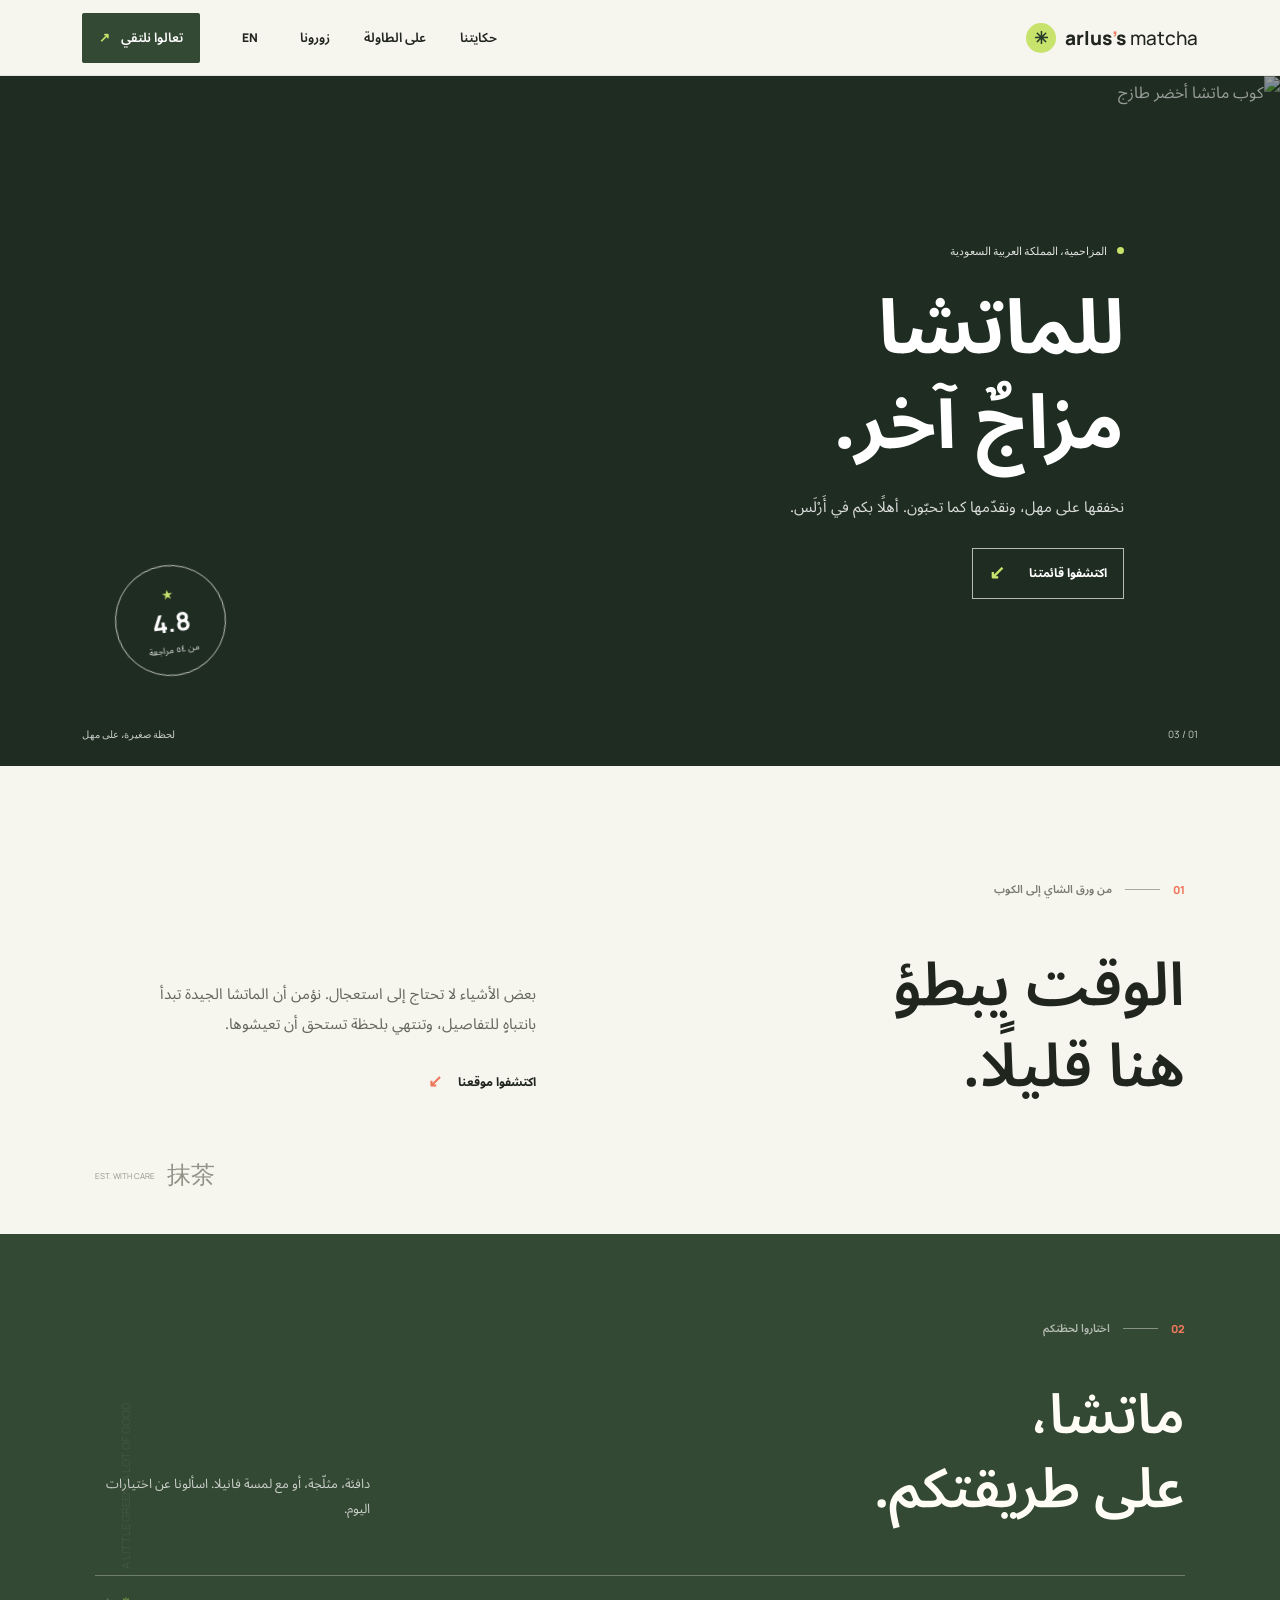
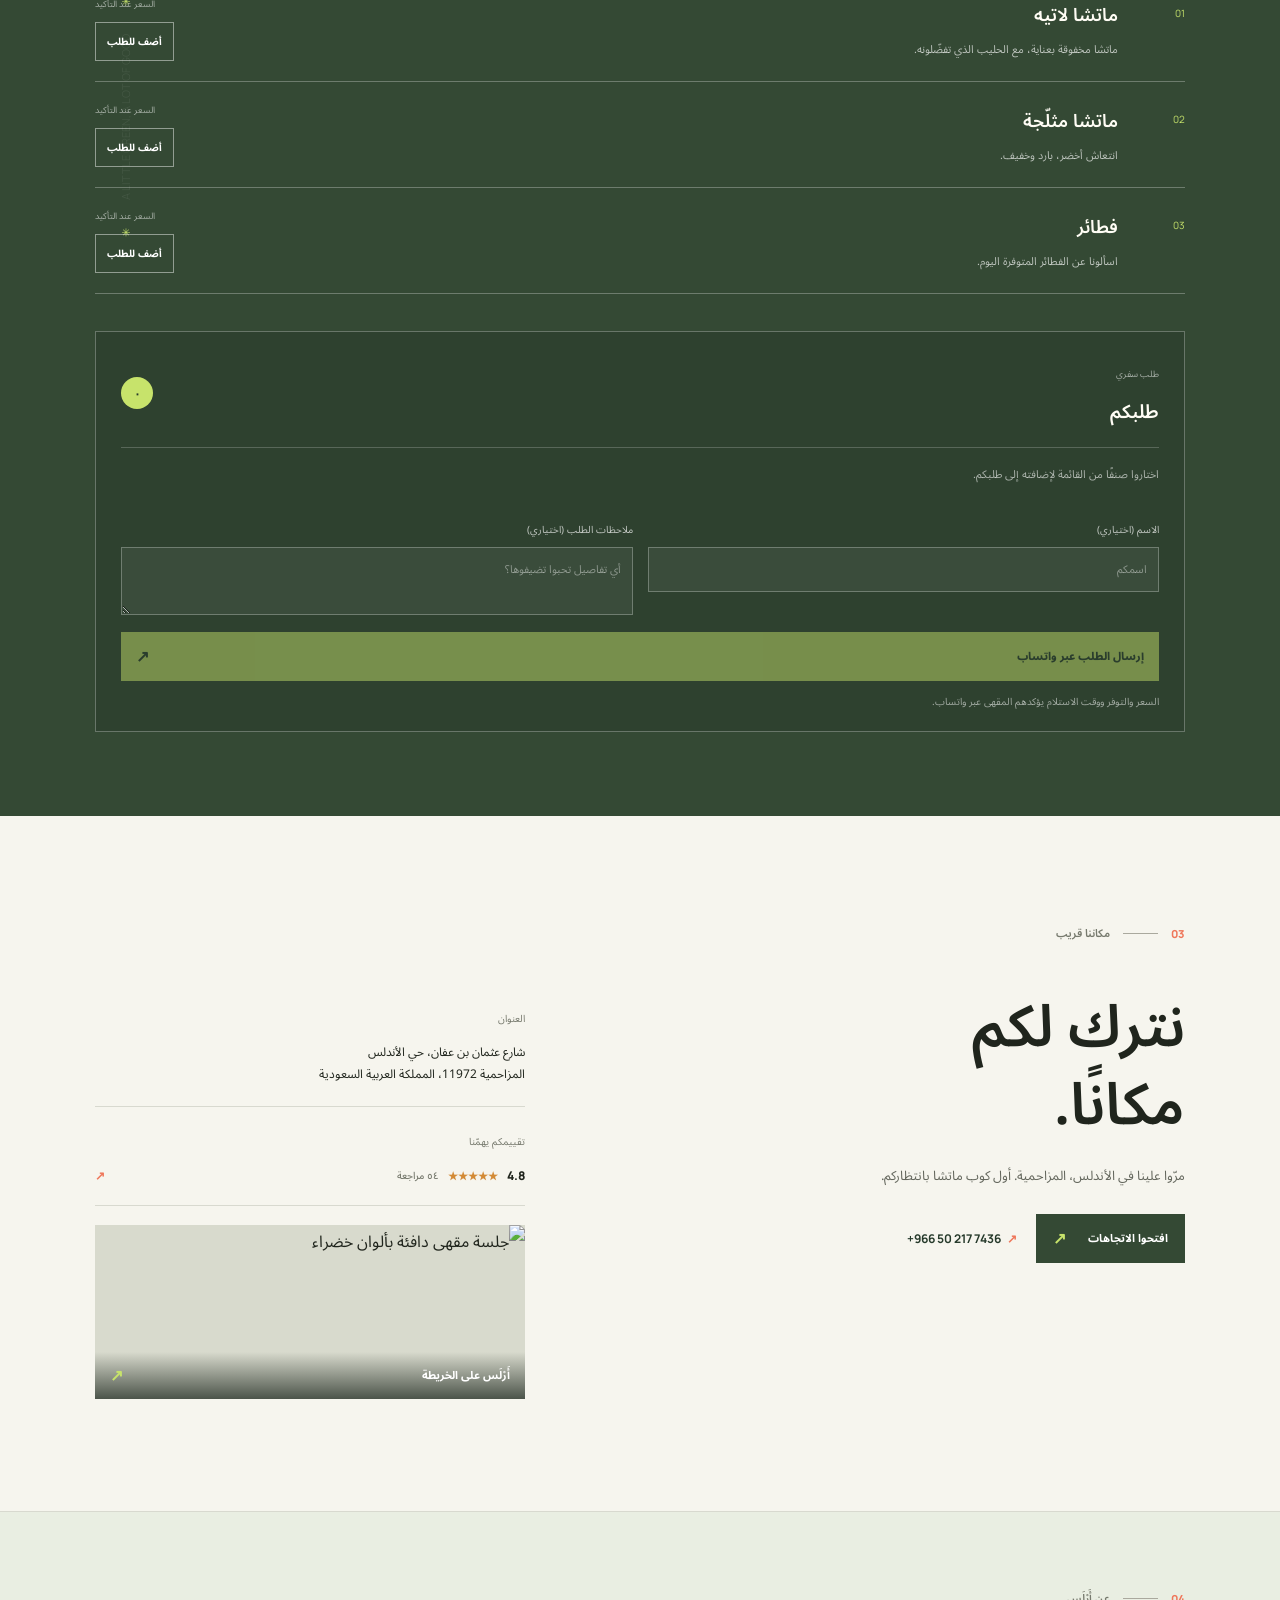
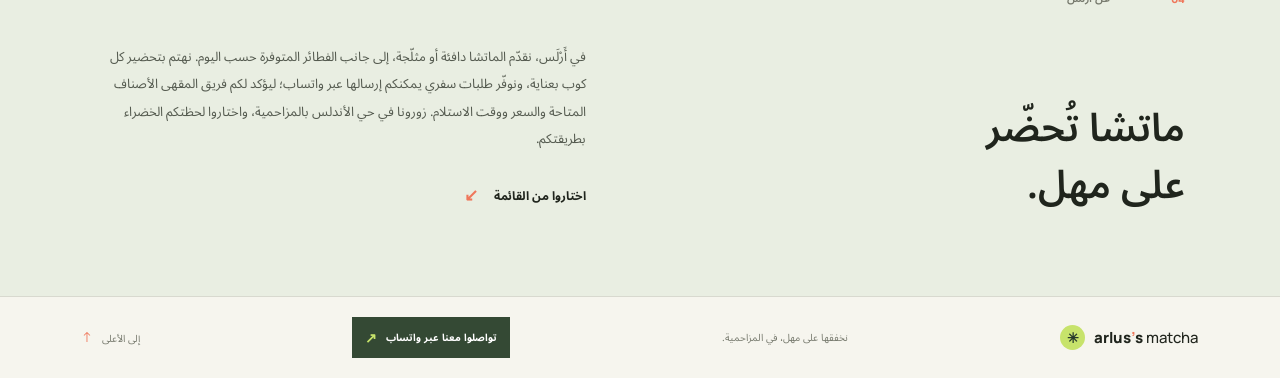
==== commit 94232f47: "update" ====
--- a/index.html
+++ b/index.html
@@ -178,6 +178,7 @@
   <footer class="site-footer">
     <a class="wordmark footer-wordmark" href="#home"><span class="wordmark-leaf" aria-hidden="true">✳</span><span>arlus<span class="wordmark-apostrophe">’</span>s <span class="wordmark-light">matcha</span></span></a>
     <span class="footer-note" data-ar="نخفقها على مهل، في المزاحمية." data-en="Whisked with care in Al Muzahimiyah.">نخفقها على مهل، في المزاحمية.</span>
+    <a class="footer-whatsapp" href="https://wa.me/966502177436" target="_blank" rel="noreferrer"><span data-ar="تواصلوا معنا عبر واتساب" data-en="Chat with us on WhatsApp">تواصلوا معنا عبر واتساب</span><span aria-hidden="true">↗</span></a>
     <a class="back-top" href="#home"><span data-ar="إلى الأعلى" data-en="Back to top">إلى الأعلى</span> <span aria-hidden="true">↑</span></a>
   </footer>
 </body>
--- a/styles.css
+++ b/styles.css
@@ -146,6 +146,9 @@
 .footer-wordmark { font-size: 15px; }
 .footer-wordmark .wordmark-leaf { width: 25px; height: 25px; font-size: 14px; }
 .footer-note, .back-top { color: var(--muted); font-size: 10px; }
+.footer-whatsapp { display: inline-flex; align-items: center; gap: 9px; padding: 10px 13px; background: var(--green); color: white; font-size: 10px; font-weight: 700; transition: background .2s ease; }
+.footer-whatsapp:hover { background: #53694c; }
+.footer-whatsapp span:last-child { color: var(--leaf); font-family: var(--font-latin); font-size: 14px; }
 .back-top span:last-child { margin-inline-start: 7px; color: var(--coral); font-family: var(--font-latin); font-size: 14px; }
 
 @keyframes arrive { from { transform: scale(1.035); opacity: .75; } to { transform: scale(1); opacity: 1; } }
@@ -213,8 +216,10 @@
   .service-grid { grid-template-columns: 1fr; gap: 18px; margin-top: 27px; }
   .service-grid h2 { font-size: 34px; }
   .service-copy p { font-size: 12px; }
-  .site-footer { min-height: 76px; padding-inline: 6%; }
+  .site-footer { min-height: 76px; padding: 16px 6%; gap: 12px; flex-wrap: wrap; }
   .footer-note { display: none; }
+  .footer-whatsapp { order: 3; }
+  .back-top { margin-inline-start: auto; }
 }
 
 @media (prefers-reduced-motion: reduce) {
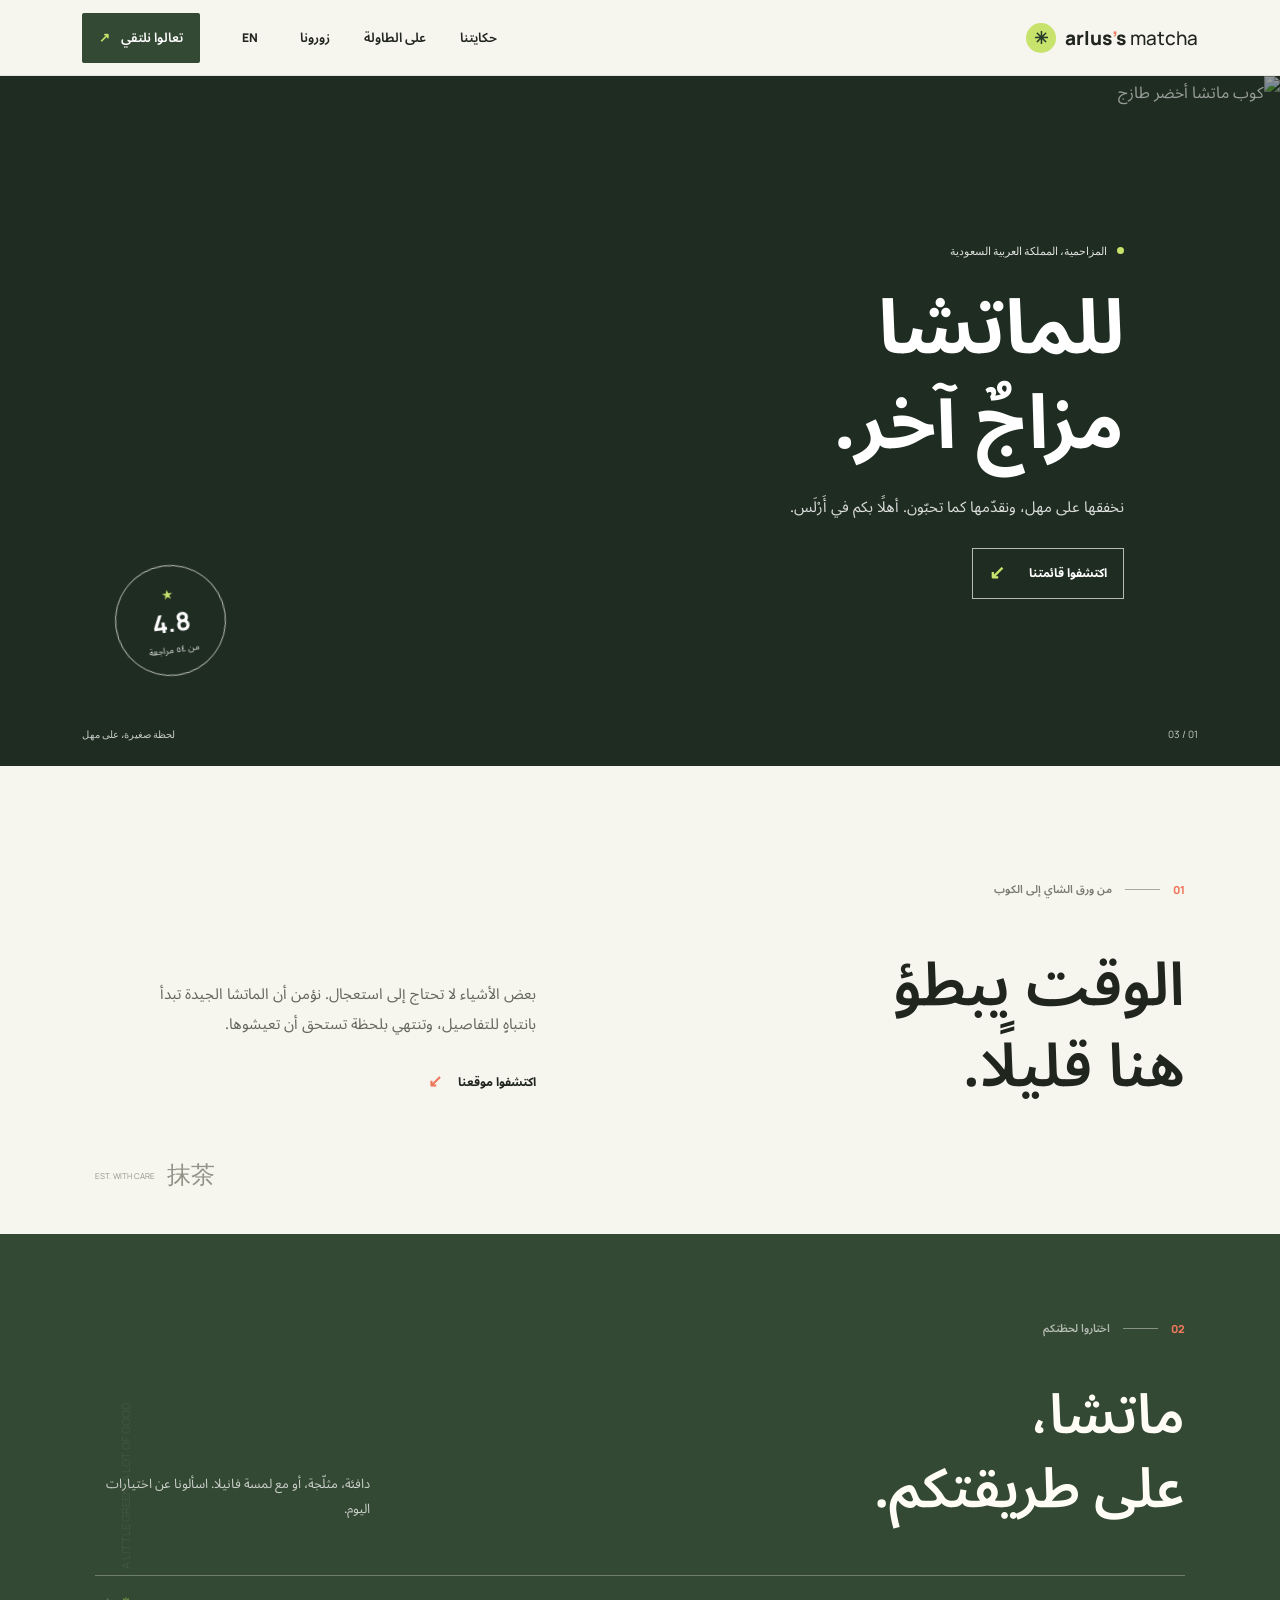
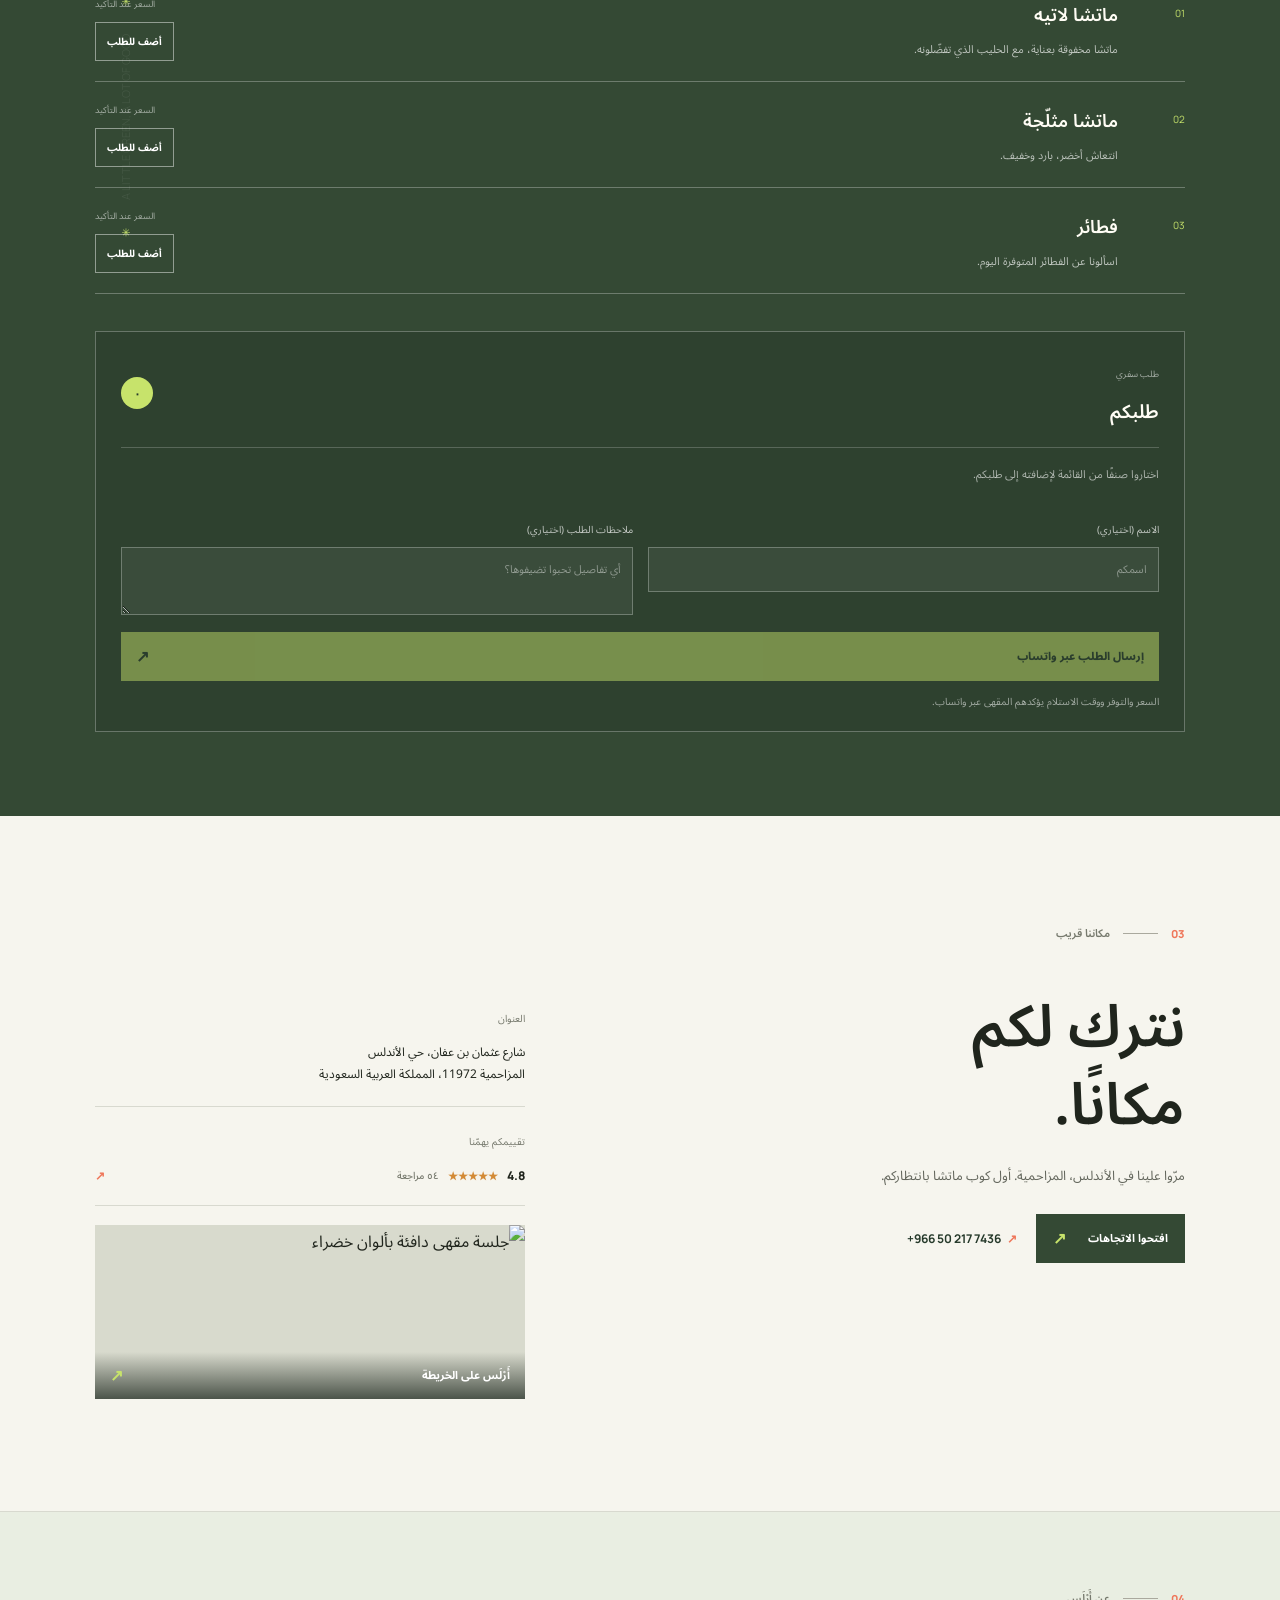
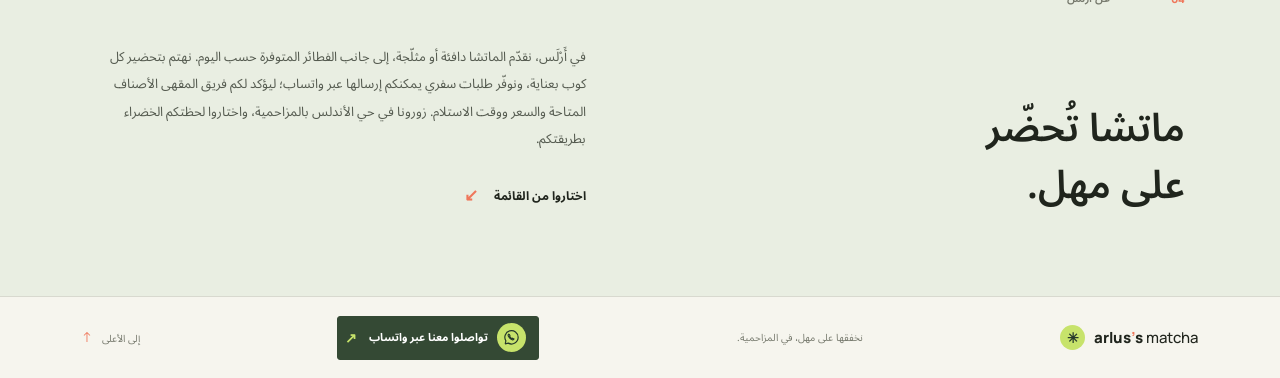
==== commit 4c7f5a16: "update" ====
--- a/index.html
+++ b/index.html
@@ -178,7 +178,11 @@
   <footer class="site-footer">
     <a class="wordmark footer-wordmark" href="#home"><span class="wordmark-leaf" aria-hidden="true">✳</span><span>arlus<span class="wordmark-apostrophe">’</span>s <span class="wordmark-light">matcha</span></span></a>
     <span class="footer-note" data-ar="نخفقها على مهل، في المزاحمية." data-en="Whisked with care in Al Muzahimiyah.">نخفقها على مهل، في المزاحمية.</span>
-    <a class="footer-whatsapp" href="https://wa.me/966502177436" target="_blank" rel="noreferrer"><span data-ar="تواصلوا معنا عبر واتساب" data-en="Chat with us on WhatsApp">تواصلوا معنا عبر واتساب</span><span aria-hidden="true">↗</span></a>
+    <a class="footer-whatsapp" href="https://wa.me/966502177436" target="_blank" rel="noreferrer">
+      <svg class="whatsapp-icon" viewBox="0 0 24 24" aria-hidden="true" focusable="false"><path d="M20.4 11.7a8.4 8.4 0 0 1-12.5 7.4L4 20l.9-3.8a8.4 8.4 0 1 1 15.5-4.5Z"/><path d="M8.4 7.8c-.3.2-.7.7-.7 1.4 0 .9.7 2 1.8 3.1 1 1.1 2.3 2 3.4 2.4.7.3 1.3.2 1.7-.2l.6-.7-2-.9-.7.7a7.4 7.4 0 0 1-2.9-2.7l.6-.8-.9-1.8-.9-.5Z"/></svg>
+      <span data-ar="تواصلوا معنا عبر واتساب" data-en="Chat with us on WhatsApp">تواصلوا معنا عبر واتساب</span>
+      <span class="whatsapp-arrow" aria-hidden="true">↗</span>
+    </a>
     <a class="back-top" href="#home"><span data-ar="إلى الأعلى" data-en="Back to top">إلى الأعلى</span> <span aria-hidden="true">↑</span></a>
   </footer>
 </body>
--- a/styles.css
+++ b/styles.css
@@ -146,9 +146,11 @@
 .footer-wordmark { font-size: 15px; }
 .footer-wordmark .wordmark-leaf { width: 25px; height: 25px; font-size: 14px; }
 .footer-note, .back-top { color: var(--muted); font-size: 10px; }
-.footer-whatsapp { display: inline-flex; align-items: center; gap: 9px; padding: 10px 13px; background: var(--green); color: white; font-size: 10px; font-weight: 700; transition: background .2s ease; }
-.footer-whatsapp:hover { background: #53694c; }
-.footer-whatsapp span:last-child { color: var(--leaf); font-family: var(--font-latin); font-size: 14px; }
+.footer-whatsapp { display: inline-flex; align-items: center; gap: 9px; min-height: 44px; padding: 6px 12px 6px 7px; border: 1px solid var(--green); border-radius: 3px; background: var(--green); color: white; font-size: 11px; font-weight: 700; transition: background .2s ease, box-shadow .2s ease, transform .2s ease; }
+.footer-whatsapp:hover { transform: translateY(-1px); background: var(--green-deep); box-shadow: 0 4px 12px rgba(38, 58, 43, .16); }
+.footer-whatsapp:focus-visible { outline: 2px solid var(--coral); outline-offset: 3px; }
+.whatsapp-icon { width: 29px; height: 29px; flex: 0 0 29px; padding: 5px; border-radius: 50%; background: var(--leaf); fill: none; stroke: var(--green-deep); stroke-linecap: round; stroke-linejoin: round; stroke-width: 1.5; }
+.whatsapp-arrow { margin-inline-start: 3px; color: var(--leaf); font-family: var(--font-latin); font-size: 14px; }
 .back-top span:last-child { margin-inline-start: 7px; color: var(--coral); font-family: var(--font-latin); font-size: 14px; }
 
 @keyframes arrive { from { transform: scale(1.035); opacity: .75; } to { transform: scale(1); opacity: 1; } }
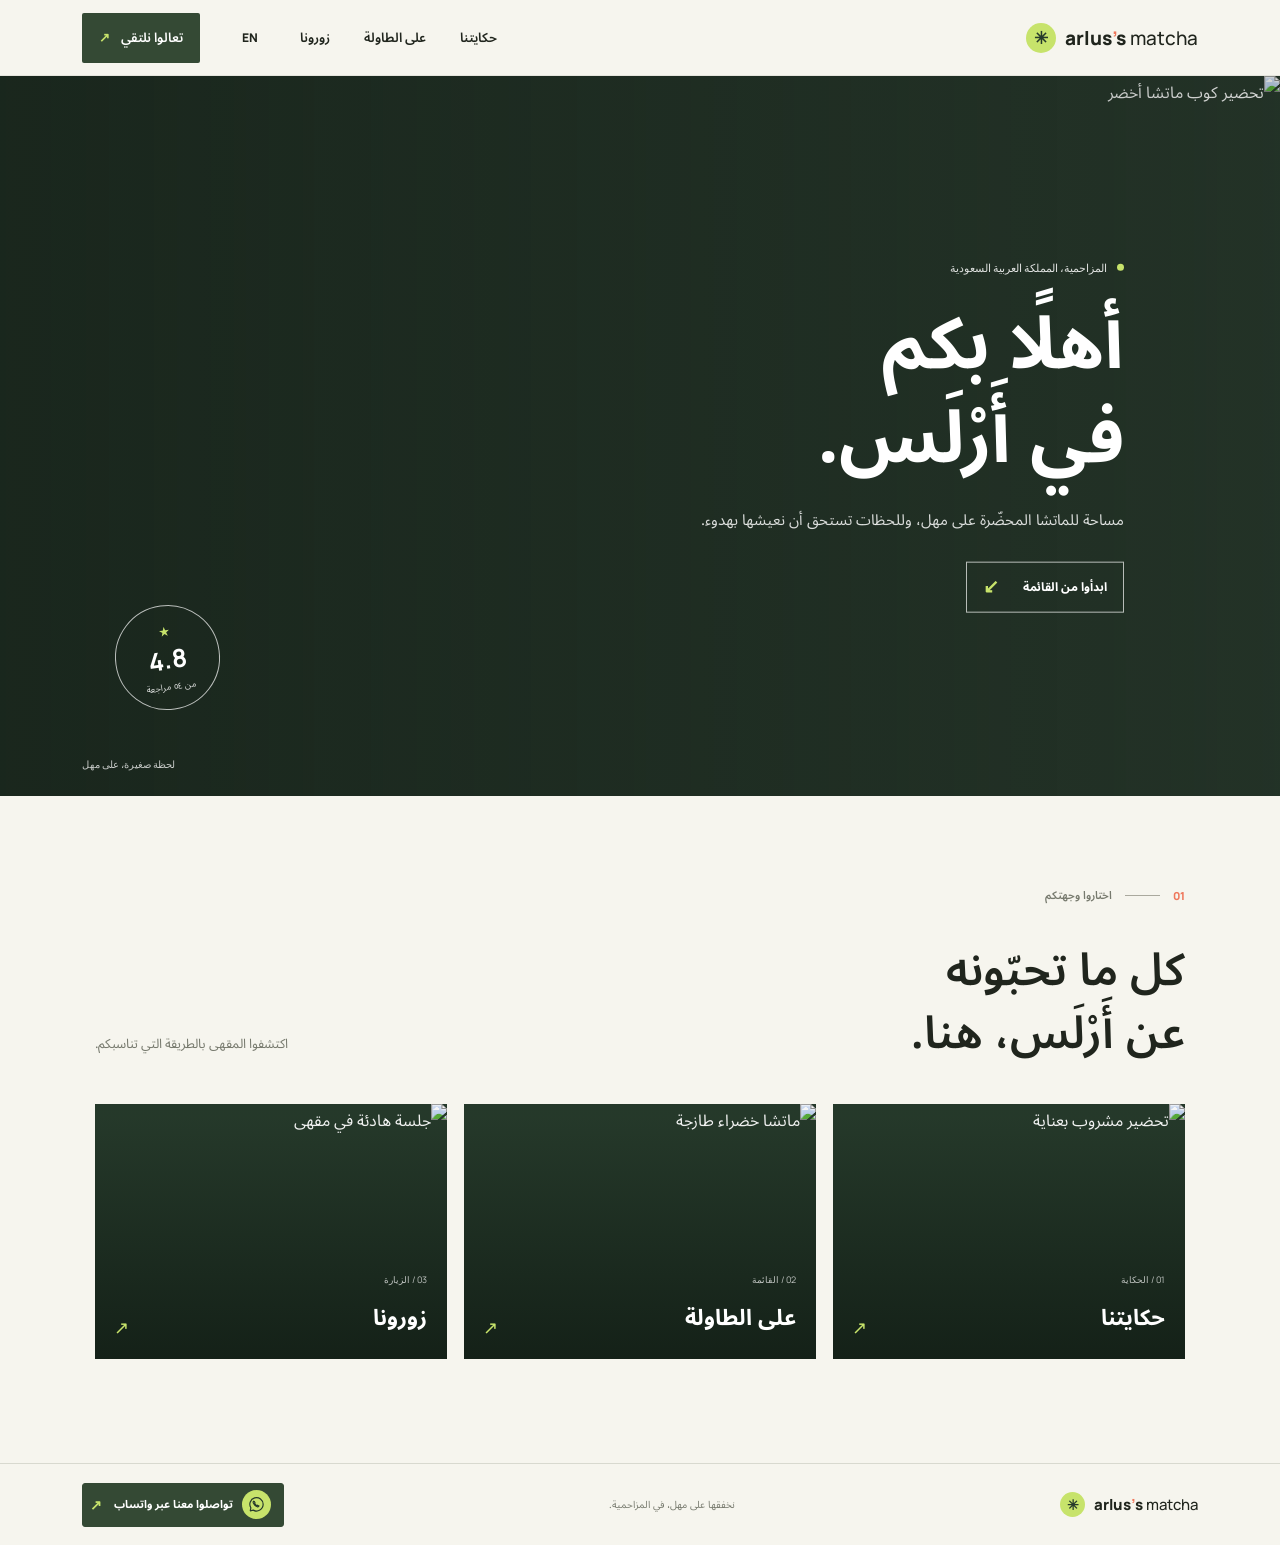
==== commit 147b6d90: "update" ====
--- a/index.html
+++ b/index.html
@@ -4,7 +4,7 @@
   <meta charset="utf-8">
   <meta name="viewport" content="width=device-width, initial-scale=1">
   <meta name="theme-color" content="#f6f5ee">
-  <meta name="description" content="زوروا Arlus's matcha، مقهى ماتشا في حي الأندلس بالمزاحمية. اكتشفوا الماتشا والفطائر، اطلبوا للاستلام عبر واتساب، واعثروا على موقعنا.">
+  <meta name="description" content="أهلًا بكم في Arlus's matcha بالمزاحمية. اكتشفوا حكايتنا، تصفحوا القائمة، أو اعثروا علينا.">
   <meta name="robots" content="index, follow">
   <link rel="canonical" href="https://abdoelsayed123.github.io/Arlus-s-matcha1/">
   <link rel="sitemap" type="application/xml" href="https://abdoelsayed123.github.io/Arlus-s-matcha1/sitemap.xml">
@@ -12,11 +12,11 @@
   <meta property="og:url" content="https://abdoelsayed123.github.io/Arlus-s-matcha1/">
   <meta property="og:locale" content="ar_SA">
   <meta property="og:title" content="Arlus's Matcha | مقهى ماتشا في المزاحمية">
-  <meta property="og:description" content="ماتشا وفطائر في حي الأندلس بالمزاحمية. اكتشفوا القائمة وأرسلوا طلبكم عبر واتساب.">
+  <meta property="og:description" content="اكتشفوا حكاية أَرْلَس، قائمة الماتشا والفطائر، وموقعنا في المزاحمية.">
   <meta property="og:image" content="https://images.unsplash.com/photo-1515823064-d6e0c04616a7?auto=format&amp;fit=crop&amp;w=1200&amp;q=85">
   <meta property="og:image:alt" content="كوب ماتشا أخضر">
   <meta name="twitter:card" content="summary_large_image">
-  <title>Arlus's Matcha | مقهى ماتشا في المزاحمية</title>
+  <title>Arlus's Matcha | أهلًا بكم</title>
   <script type="application/ld+json">
     {
       "@context": "https://schema.org",
@@ -43,147 +43,44 @@
   <link rel="preconnect" href="https://fonts.googleapis.com">
   <link rel="preconnect" href="https://fonts.gstatic.com" crossorigin>
   <link href="https://fonts.googleapis.com/css2?family=DM+Sans:wght@400;500;600;700&family=Manrope:wght@400;500;600;700;800&family=Noto+Sans+Arabic:wght@400;500;600;700;800&display=swap" rel="stylesheet">
-  <link rel="stylesheet" href="styles.css">
+  <link rel="stylesheet" href="styles.css?v=3">
   <script src="script.js" defer></script>
 </head>
 <body>
   <header class="site-header">
-    <a class="wordmark" href="#home" aria-label="Arlus's matcha — الرئيسية">
-      <span class="wordmark-leaf" aria-hidden="true">✳</span>
-      <span>arlus<span class="wordmark-apostrophe">’</span>s <span class="wordmark-light">matcha</span></span>
-    </a>
-    <button class="menu-toggle" type="button" aria-label="فتح القائمة" aria-expanded="false" aria-controls="site-nav">
-      <span></span><span></span>
-    </button>
+    <a class="wordmark" href="index.html" aria-label="Arlus's matcha — الرئيسية"><span class="wordmark-leaf" aria-hidden="true">✳</span><span>arlus<span class="wordmark-apostrophe">’</span>s <span class="wordmark-light">matcha</span></span></a>
+    <button class="menu-toggle" type="button" aria-label="فتح القائمة" aria-expanded="false" aria-controls="site-nav"><span></span><span></span></button>
     <nav class="site-nav" id="site-nav" aria-label="التنقل الرئيسي">
-      <a href="#story" data-ar="حكايتنا" data-en="Our story">حكايتنا</a>
-      <a href="#menu" data-ar="على الطاولة" data-en="The menu">على الطاولة</a>
-      <a href="#visit" data-ar="زورونا" data-en="Find us">زورونا</a>
+      <a href="story.html" target="_blank" rel="noreferrer" data-ar="حكايتنا" data-en="Our story">حكايتنا</a>
+      <a href="menu.html" target="_blank" rel="noreferrer" data-ar="على الطاولة" data-en="The menu">على الطاولة</a>
+      <a href="visit.html" target="_blank" rel="noreferrer" data-ar="زورونا" data-en="Find us">زورونا</a>
       <button class="language-toggle" type="button" aria-label="Switch language">EN</button>
-      <a class="nav-visit" href="#visit" data-ar="تعالوا نلتقي" data-en="Come on in">تعالوا نلتقي <span aria-hidden="true">↗</span></a>
+      <a class="nav-visit" href="visit.html" target="_blank" rel="noreferrer" data-ar="تعالوا نلتقي" data-en="Come on in">تعالوا نلتقي <span aria-hidden="true">↗</span></a>
     </nav>
   </header>
-
   <main>
-    <section class="hero" id="home" aria-labelledby="hero-title">
-      <img class="hero-image" src="https://images.unsplash.com/photo-1515823064-d6e0c04616a7?auto=format&fit=crop&w=2200&q=85" alt="كوب ماتشا أخضر طازج" fetchpriority="high">
-      <div class="hero-shade" aria-hidden="true"></div>
-      <div class="hero-content">
+    <section class="landing-hero" aria-labelledby="landing-title">
+      <img class="landing-image" src="https://images.unsplash.com/photo-1515823064-d6e0c04616a7?auto=format&fit=crop&w=2200&q=85" alt="تحضير كوب ماتشا أخضر" fetchpriority="high">
+      <div class="landing-shade" aria-hidden="true"></div>
+      <div class="landing-copy">
         <p class="eyebrow hero-eyebrow"><span class="eyebrow-mark"></span><span data-ar="المزاحمية، المملكة العربية السعودية" data-en="Al Muzahimiyah, Saudi Arabia">المزاحمية، المملكة العربية السعودية</span></p>
-        <h1 id="hero-title" data-ar="للماتشا<br>مزاجٌ آخر." data-en="A slower<br>kind of green.">للماتشا<br>مزاجٌ آخر.</h1>
-        <p class="hero-copy" data-ar="نخفقها على مهل، ونقدّمها كما تحبّون. أهلًا بكم في أَرْلَس." data-en="Whisked with care, poured just the way you like. Welcome to Arlus.">نخفقها على مهل، ونقدّمها كما تحبّون. أهلًا بكم في أَرْلَس.</p>
-        <a class="hero-cta" href="#menu"><span data-ar="اكتشفوا قائمتنا" data-en="Explore the menu">اكتشفوا قائمتنا</span><span class="cta-arrow" aria-hidden="true">↙</span></a>
+        <h1 id="landing-title" data-ar="أهلًا بكم<br>في أَرْلَس." data-en="Welcome to<br>Arlus.">أهلًا بكم<br>في أَرْلَس.</h1>
+        <p class="hero-copy" data-ar="مساحة للماتشا المحضّرة على مهل، وللحظات تستحق أن نعيشها بهدوء." data-en="A place for carefully whisked matcha and moments worth taking slowly.">مساحة للماتشا المحضّرة على مهل، وللحظات تستحق أن نعيشها بهدوء.</p>
+        <a class="hero-cta" href="menu.html" target="_blank" rel="noreferrer"><span data-ar="ابدأوا من القائمة" data-en="Start with the menu">ابدأوا من القائمة</span><span class="cta-arrow" aria-hidden="true">↙</span></a>
       </div>
-      <div class="hero-stamp" aria-label="تقييم 4.8 من 5">
-        <span class="stamp-star" aria-hidden="true">★</span>
-        <span class="stamp-rating">4.8</span>
-        <span class="stamp-label" data-ar="من ٥٤ مراجعة" data-en="from 54 reviews">من ٥٤ مراجعة</span>
-      </div>
-      <span class="hero-index" aria-hidden="true">01 / 03</span>
+      <div class="landing-stamp"><span class="stamp-star" aria-hidden="true">★</span><span class="stamp-rating">4.8</span><span class="stamp-label" data-ar="من ٥٤ مراجعة" data-en="from 54 reviews">من ٥٤ مراجعة</span></div>
       <span class="hero-caption" data-ar="لحظة صغيرة، على مهل" data-en="A little moment, unhurried">لحظة صغيرة، على مهل</span>
     </section>
-
-    <section class="story section-wrap" id="story" aria-labelledby="story-title">
-      <div class="section-kicker"><span>01</span><span class="kicker-rule"></span><span data-ar="من ورق الشاي إلى الكوب" data-en="From leaf to cup">من ورق الشاي إلى الكوب</span></div>
-      <div class="story-grid">
-        <h2 id="story-title" data-ar="الوقت يبطؤ<br>هنا قليلًا." data-en="Here, time<br>takes a breath.">الوقت يبطؤ<br>هنا قليلًا.</h2>
-        <div class="story-copy">
-          <p data-ar="بعض الأشياء لا تحتاج إلى استعجال. نؤمن أن الماتشا الجيدة تبدأ بانتباهٍ للتفاصيل، وتنتهي بلحظة تستحق أن تعيشوها." data-en="Some things are better without the rush. We believe good matcha begins with attention to detail and ends with a moment worth staying for.">بعض الأشياء لا تحتاج إلى استعجال. نؤمن أن الماتشا الجيدة تبدأ بانتباهٍ للتفاصيل، وتنتهي بلحظة تستحق أن تعيشوها.</p>
-          <a class="text-link" href="#visit"><span data-ar="اكتشفوا موقعنا" data-en="Come find us">اكتشفوا موقعنا</span><span aria-hidden="true">↙</span></a>
-        </div>
-      </div>
-      <div class="story-note" aria-hidden="true"><span>抹茶</span><span>EST. WITH CARE</span></div>
-    </section>
-
-    <section class="menu-section" id="menu" aria-labelledby="menu-title">
-      <div class="section-wrap menu-inner">
-        <div class="section-kicker section-kicker-light"><span>02</span><span class="kicker-rule"></span><span data-ar="اختاروا لحظتكم" data-en="Make it your moment">اختاروا لحظتكم</span></div>
-        <div class="menu-heading-row">
-          <h2 id="menu-title" data-ar="ماتشا،<br>على طريقتكم." data-en="Matcha,<br>your way.">ماتشا،<br>على طريقتكم.</h2>
-          <p data-ar="دافئة، مثلّجة، أو مع لمسة فانيلا. اسألونا عن اختيارات اليوم." data-en="Warm, over ice, or with a hint of vanilla. Ask us what’s on today.">دافئة، مثلّجة، أو مع لمسة فانيلا. اسألونا عن اختيارات اليوم.</p>
-        </div>
-        <div class="menu-list">
-          <article class="menu-item">
-            <span class="menu-number">01</span>
-            <div><h3 data-ar="ماتشا لاتيه" data-en="Matcha latte">ماتشا لاتيه</h3><p data-ar="ماتشا مخفوقة بعناية، مع الحليب الذي تفضّلونه." data-en="Carefully whisked matcha with the milk you love.">ماتشا مخفوقة بعناية، مع الحليب الذي تفضّلونه.</p></div>
-            <div class="menu-item-action"><span class="menu-price" data-ar="السعر عند التأكيد" data-en="Price on confirmation">السعر عند التأكيد</span><button class="menu-add" type="button" data-item="latte" data-ar="أضف للطلب" data-en="Add to order">أضف للطلب</button></div>
-          </article>
-          <article class="menu-item">
-            <span class="menu-number">02</span>
-            <div><h3 data-ar="ماتشا مثلّجة" data-en="Iced matcha">ماتشا مثلّجة</h3><p data-ar="انتعاش أخضر، بارد وخفيف." data-en="Green, chilled, and easy going.">انتعاش أخضر، بارد وخفيف.</p></div>
-            <div class="menu-item-action"><span class="menu-price" data-ar="السعر عند التأكيد" data-en="Price on confirmation">السعر عند التأكيد</span><button class="menu-add" type="button" data-item="iced" data-ar="أضف للطلب" data-en="Add to order">أضف للطلب</button></div>
-          </article>
-          <article class="menu-item">
-            <span class="menu-number">03</span>
-            <div><h3 data-ar="فطائر" data-en="Pancakes">فطائر</h3><p data-ar="اسألونا عن الفطائر المتوفرة اليوم." data-en="Ask us which pancakes are available today.">اسألونا عن الفطائر المتوفرة اليوم.</p></div>
-            <div class="menu-item-action"><span class="menu-price" data-ar="السعر عند التأكيد" data-en="Price on confirmation">السعر عند التأكيد</span><button class="menu-add" type="button" data-item="pancakes" data-ar="أضف للطلب" data-en="Add to order">أضف للطلب</button></div>
-          </article>
-        </div>
-        <div class="order-panel" aria-labelledby="order-title">
-          <div class="order-panel-heading">
-            <div><span class="order-kicker" data-ar="طلب سفري" data-en="Takeaway order">طلب سفري</span><h3 id="order-title" data-ar="طلبكم" data-en="Your order">طلبكم</h3></div>
-            <span class="cart-count" aria-live="polite">٠</span>
-          </div>
-          <div class="order-items" aria-live="polite">
-            <p class="cart-empty" data-ar="اختاروا صنفًا من القائمة لإضافته إلى طلبكم." data-en="Choose an item from the menu to start your order.">اختاروا صنفًا من القائمة لإضافته إلى طلبكم.</p>
-          </div>
-          <div class="order-fields">
-            <label><span data-ar="الاسم (اختياري)" data-en="Name (optional)">الاسم (اختياري)</span><input class="customer-name" type="text" autocomplete="name" placeholder="اسمكم" data-placeholder-ar="اسمكم" data-placeholder-en="Your name"></label>
-            <label><span data-ar="ملاحظات الطلب (اختياري)" data-en="Order notes (optional)">ملاحظات الطلب (اختياري)</span><textarea class="order-notes" rows="2" placeholder="أي تفاصيل تحبوا تضيفوها؟" data-placeholder-ar="أي تفاصيل تحبوا تضيفوها؟" data-placeholder-en="Anything else we should know?"></textarea></label>
-          </div>
-          <button class="order-submit" type="button" disabled><span data-ar="إرسال الطلب عبر واتساب" data-en="Send order via WhatsApp">إرسال الطلب عبر واتساب</span><span aria-hidden="true">↗</span></button>
-          <p class="menu-footnote" data-ar="السعر والتوفر ووقت الاستلام يؤكدهم المقهى عبر واتساب." data-en="The cafe will confirm availability, price, and pickup time on WhatsApp.">السعر والتوفر ووقت الاستلام يؤكدهم المقهى عبر واتساب.</p>
-        </div>
-      </div>
-      <div class="menu-orbit" aria-hidden="true">A LITTLE GREEN, A LOT OF GOOD <span>✳</span> A LITTLE GREEN, A LOT OF GOOD <span>✳</span></div>
-    </section>
-
-    <section class="visit-section section-wrap" id="visit" aria-labelledby="visit-title">
-      <div class="section-kicker"><span>03</span><span class="kicker-rule"></span><span data-ar="مكاننا قريب" data-en="Just around the corner">مكاننا قريب</span></div>
-      <div class="visit-grid">
-        <div class="visit-main">
-          <h2 id="visit-title" data-ar="نترك لكم<br>مكانًا." data-en="There’s a<br>place for you.">نترك لكم<br>مكانًا.</h2>
-          <p data-ar="مرّوا علينا في الأندلس، المزاحمية. أول كوب ماتشا بانتظاركم." data-en="Find us in Al Andalus, Al Muzahimiyah. Your first cup is waiting.">مرّوا علينا في الأندلس، المزاحمية. أول كوب ماتشا بانتظاركم.</p>
-          <div class="visit-actions">
-            <a class="directions-button" href="https://www.google.com/maps/dir/?api=1&destination=24.4657548%2C46.2770202" target="_blank" rel="noreferrer"><span data-ar="افتحوا الاتجاهات" data-en="Get directions">افتحوا الاتجاهات</span><span aria-hidden="true">↗</span></a>
-            <a class="call-link" href="tel:+966502177436" dir="ltr">+966 50 217 7436 <span aria-hidden="true">↗</span></a>
-          </div>
-        </div>
-        <div class="visit-details">
-          <div class="detail-line"><span class="detail-label" data-ar="العنوان" data-en="Address">العنوان</span><p data-ar="شارع عثمان بن عفان، حي الأندلس<br>المزاحمية 11972، المملكة العربية السعودية" data-en="Uthman ibn Affan Street, Al Andalus<br>Al Muzahimiyah 11972, Saudi Arabia">شارع عثمان بن عفان، حي الأندلس<br>المزاحمية 11972، المملكة العربية السعودية</p></div>
-          <div class="detail-line"><span class="detail-label" data-ar="تقييمكم يهمّنا" data-en="A little love from you">تقييمكم يهمّنا</span><a class="review-link" href="https://www.google.com/maps/search/?api=1&query=Arlus%27s+matcha+Al+Muzahimiyah" target="_blank" rel="noreferrer"><span>4.8</span><span class="review-stars" aria-label="5 stars">★★★★★</span><span class="review-count" data-ar="٥٤ مراجعة" data-en="54 reviews">٥٤ مراجعة</span><span aria-hidden="true">↗</span></a></div>
-          <a class="map-link" href="https://www.google.com/maps/search/?api=1&query=Arlus%27s+matcha+Al+Muzahimiyah" target="_blank" rel="noreferrer" aria-label="افتح Arlus's matcha على خرائط Google">
-            <img src="https://images.unsplash.com/photo-1517248135467-4c7edcad34c4?auto=format&fit=crop&w=1000&q=80" alt="جلسة مقهى دافئة بألوان خضراء" loading="lazy">
-            <span class="map-overlay"><span data-ar="أَرْلَس على الخريطة" data-en="Arlus on the map">أَرْلَس على الخريطة</span><span aria-hidden="true">↗</span></span>
-          </a>
-        </div>
+    <section class="destination-section section-wrap" aria-labelledby="destination-title">
+      <div class="section-kicker"><span>01</span><span class="kicker-rule"></span><span data-ar="اختاروا وجهتكم" data-en="Find your way">اختاروا وجهتكم</span></div>
+      <div class="destination-heading"><h2 id="destination-title" data-ar="كل ما تحبّونه<br>عن أَرْلَس، هنا." data-en="Everything Arlus,<br>one step away.">كل ما تحبّونه<br>عن أَرْلَس، هنا.</h2><p data-ar="اكتشفوا المقهى بالطريقة التي تناسبكم." data-en="Explore the cafe, one moment at a time.">اكتشفوا المقهى بالطريقة التي تناسبكم.</p></div>
+      <div class="destination-grid">
+        <a class="destination-link" href="story.html" target="_blank" rel="noreferrer"><img src="https://images.unsplash.com/photo-1511920170033-f8396924c348?auto=format&fit=crop&w=900&q=80" alt="تحضير مشروب بعناية" loading="lazy"><span class="destination-index">01 / <span data-ar="الحكاية" data-en="STORY">الحكاية</span></span><span class="destination-title" data-ar="حكايتنا" data-en="Our story">حكايتنا</span><span class="destination-arrow" aria-hidden="true">↗</span></a>
+        <a class="destination-link" href="menu.html" target="_blank" rel="noreferrer"><img src="https://images.unsplash.com/photo-1515823064-d6e0c04616a7?auto=format&fit=crop&w=900&q=80" alt="ماتشا خضراء طازجة" loading="lazy"><span class="destination-index">02 / <span data-ar="القائمة" data-en="MENU">القائمة</span></span><span class="destination-title" data-ar="على الطاولة" data-en="The menu">على الطاولة</span><span class="destination-arrow" aria-hidden="true">↗</span></a>
+        <a class="destination-link" href="visit.html" target="_blank" rel="noreferrer"><img src="https://images.unsplash.com/photo-1554118811-1e0d58224f24?auto=format&fit=crop&w=900&q=80" alt="جلسة هادئة في مقهى" loading="lazy"><span class="destination-index">03 / <span data-ar="الزيارة" data-en="VISIT">الزيارة</span></span><span class="destination-title" data-ar="زورونا" data-en="Find us">زورونا</span><span class="destination-arrow" aria-hidden="true">↗</span></a>
       </div>
     </section>
   </main>
-
-  <section class="service-section" aria-labelledby="service-title">
-    <div class="section-wrap">
-      <div class="section-kicker"><span>04</span><span class="kicker-rule"></span><span data-ar="عن أَرْلَس" data-en="A little about Arlus">عن أَرْلَس</span></div>
-      <div class="service-grid">
-        <h2 id="service-title" data-ar="ماتشا تُحضّر<br>على مهل." data-en="Matcha, made<br>with care.">ماتشا تُحضّر<br>على مهل.</h2>
-        <div class="service-copy">
-          <p data-ar="في أَرْلَس، نقدّم الماتشا دافئة أو مثلّجة، إلى جانب الفطائر المتوفرة حسب اليوم. نهتم بتحضير كل كوب بعناية، ونوفّر طلبات سفري يمكنكم إرسالها عبر واتساب؛ ليؤكد لكم فريق المقهى الأصناف المتاحة والسعر ووقت الاستلام. زورونا في حي الأندلس بالمزاحمية، واختاروا لحظتكم الخضراء بطريقتكم."
-             data-en="At Arlus, we serve matcha warm or over ice, alongside pancakes available that day. Every cup is prepared with care, and takeaway orders can be sent through WhatsApp, where our team will confirm availability, price, and pickup time. Visit us in Al Andalus, Al Muzahimiyah, and make your green moment your own.">في أَرْلَس، نقدّم الماتشا دافئة أو مثلّجة، إلى جانب الفطائر المتوفرة حسب اليوم. نهتم بتحضير كل كوب بعناية، ونوفّر طلبات سفري يمكنكم إرسالها عبر واتساب؛ ليؤكد لكم فريق المقهى الأصناف المتاحة والسعر ووقت الاستلام. زورونا في حي الأندلس بالمزاحمية، واختاروا لحظتكم الخضراء بطريقتكم.</p>
-          <a class="text-link" href="#menu"><span data-ar="اختاروا من القائمة" data-en="Choose from the menu">اختاروا من القائمة</span><span aria-hidden="true">↙</span></a>
-        </div>
-      </div>
-    </div>
-  </section>
-
-  <footer class="site-footer">
-    <a class="wordmark footer-wordmark" href="#home"><span class="wordmark-leaf" aria-hidden="true">✳</span><span>arlus<span class="wordmark-apostrophe">’</span>s <span class="wordmark-light">matcha</span></span></a>
-    <span class="footer-note" data-ar="نخفقها على مهل، في المزاحمية." data-en="Whisked with care in Al Muzahimiyah.">نخفقها على مهل، في المزاحمية.</span>
-    <a class="footer-whatsapp" href="https://wa.me/966502177436" target="_blank" rel="noreferrer">
-      <svg class="whatsapp-icon" viewBox="0 0 24 24" aria-hidden="true" focusable="false"><path d="M20.4 11.7a8.4 8.4 0 0 1-12.5 7.4L4 20l.9-3.8a8.4 8.4 0 1 1 15.5-4.5Z"/><path d="M8.4 7.8c-.3.2-.7.7-.7 1.4 0 .9.7 2 1.8 3.1 1 1.1 2.3 2 3.4 2.4.7.3 1.3.2 1.7-.2l.6-.7-2-.9-.7.7a7.4 7.4 0 0 1-2.9-2.7l.6-.8-.9-1.8-.9-.5Z"/></svg>
-      <span data-ar="تواصلوا معنا عبر واتساب" data-en="Chat with us on WhatsApp">تواصلوا معنا عبر واتساب</span>
-      <span class="whatsapp-arrow" aria-hidden="true">↗</span>
-    </a>
-    <a class="back-top" href="#home"><span data-ar="إلى الأعلى" data-en="Back to top">إلى الأعلى</span> <span aria-hidden="true">↑</span></a>
-  </footer>
+  <footer class="site-footer"><a class="wordmark footer-wordmark" href="index.html"><span class="wordmark-leaf" aria-hidden="true">✳</span><span>arlus<span class="wordmark-apostrophe">’</span>s <span class="wordmark-light">matcha</span></span></a><span class="footer-note" data-ar="نخفقها على مهل، في المزاحمية." data-en="Whisked with care in Al Muzahimiyah.">نخفقها على مهل، في المزاحمية.</span><a class="footer-whatsapp" href="https://wa.me/966502177436" target="_blank" rel="noreferrer"><svg class="whatsapp-icon" width="29" height="29" viewBox="0 0 24 24" fill="none" stroke="#263a2b" stroke-width="1.5" stroke-linecap="round" stroke-linejoin="round" aria-hidden="true" focusable="false"><path d="M20.4 11.7a8.4 8.4 0 0 1-12.5 7.4L4 20l.9-3.8a8.4 8.4 0 1 1 15.5-4.5Z"/><path d="M8.4 7.8c-.3.2-.7.7-.7 1.4 0 .9.7 2 1.8 3.1 1 1.1 2.3 2 3.4 2.4.7.3 1.3.2 1.7-.2l.6-.7-2-.9-.7.7a7.4 7.4 0 0 1-2.9-2.7l.6-.8-.9-1.8-.9-.5Z"/></svg><span data-ar="تواصلوا معنا عبر واتساب" data-en="Chat with us on WhatsApp">تواصلوا معنا عبر واتساب</span><span class="whatsapp-arrow" aria-hidden="true">↗</span></a></footer>
 </body>
-</html>+</html>
--- a/styles.css
+++ b/styles.css
@@ -31,6 +31,52 @@
 .nav-visit span { color: var(--leaf); margin-inline-start: 8px; }
 .menu-toggle { display: none; }
 .hero { position: relative; height: min(690px, calc(100svh - 76px)); min-height: 560px; overflow: hidden; isolation: isolate; background: #27372b; color: white; }
+.landing-hero { position: relative; min-height: min(720px, calc(100svh - 76px)); height: min(720px, calc(100svh - 76px)); overflow: hidden; isolation: isolate; background: #27372b; color: white; }
+.landing-image, .landing-shade { position: absolute; inset: 0; width: 100%; height: 100%; }
+.landing-image { z-index: -2; object-fit: cover; object-position: center 54%; animation: arrive 1.1s ease-out both; }
+.landing-shade { z-index: -1; background: linear-gradient(90deg, rgba(18, 29, 21, .62), rgba(18, 29, 21, .18)); }
+.landing-copy { position: absolute; top: 50%; inset-inline-start: 12.2%; width: min(580px, 75%); transform: translateY(-50%); animation: rise .8s .1s both; }
+.landing-copy h1 { margin: 0; font-size: 72px; font-weight: 700; line-height: 1.3; }
+body[lang="en"] .landing-copy h1 { font-family: var(--font-latin); font-size: 78px; line-height: 1.08; }
+.landing-copy .hero-copy { max-width: 430px; }
+.landing-stamp { position: absolute; inset-inline-end: 9%; bottom: 12%; width: 105px; height: 105px; display: flex; flex-direction: column; align-items: center; justify-content: center; border: 1px solid rgba(255,255,255,.7); border-radius: 50%; transform: rotate(-8deg); }
+.destination-section { padding-top: 88px; padding-bottom: 104px; }
+.destination-heading { display: flex; align-items: end; justify-content: space-between; gap: 30px; margin-top: 32px; }
+.destination-heading h2 { margin: 0; font-size: 45px; font-weight: 600; line-height: 1.4; }
+.destination-heading p { max-width: 260px; margin: 0 0 8px; color: var(--muted); font-size: 13px; line-height: 1.9; }
+.destination-grid { display: grid; grid-template-columns: repeat(3, 1fr); gap: 17px; margin-top: 39px; }
+.destination-link { position: relative; display: flex; min-height: 255px; flex-direction: column; justify-content: end; gap: 9px; padding: 18px 20px; overflow: hidden; isolation: isolate; background: var(--green-deep); color: white; }
+.destination-link::after { position: absolute; z-index: -1; inset: 0; background: linear-gradient(180deg, rgba(14,24,17,.04) 5%, rgba(14,24,17,.74) 100%); content: ""; }
+.destination-link img { position: absolute; z-index: -2; inset: 0; width: 100%; height: 100%; object-fit: cover; transition: transform .5s ease; }
+.destination-link:hover img { transform: scale(1.045); }
+.destination-index { color: rgba(255,255,255,.73); font-family: var(--font-latin); font-size: 9px; }
+.destination-title { font-size: 22px; font-weight: 700; }
+.destination-arrow { position: absolute; inset-inline-end: 19px; bottom: 20px; color: var(--leaf); font-family: var(--font-latin); font-size: 18px; }
+.destination-link:focus-visible { outline: 3px solid var(--coral); outline-offset: 3px; }
+.story-page { min-height: calc(100svh - 158px); padding-top: 70px; padding-bottom: 76px; }
+.story-page-grid { display: grid; grid-template-columns: .9fr 1.1fr; gap: 8%; align-items: center; margin-top: 35px; }
+.story-page-heading { position: relative; min-height: 360px; display: flex; flex-direction: column; justify-content: center; }
+.story-page-heading .eyebrow { color: var(--muted); }
+.story-page-heading h1 { margin: 20px 0 0; font-size: 55px; font-weight: 600; line-height: 1.38; }
+.story-page-image { height: 395px; overflow: hidden; background: #d8dacd; }
+.story-page-image img { width: 100%; height: 100%; object-fit: cover; }
+.story-page .story-note { bottom: 0; }
+.story-page-copy { max-width: 620px; margin: 34px 0 0 auto; }
+.story-page-copy p { margin: 0; color: #64675d; font-size: 14px; line-height: 2.1; }
+.story-band { padding-block: 37px; background: var(--green); color: white; }
+.story-band-inner { display: flex; align-items: center; justify-content: space-between; gap: 24px; }
+.story-band-mark { color: var(--leaf); font-size: 27px; }
+.story-band p { margin: 0; font-size: 17px; }
+.menu-page-section .menu-inner { min-height: calc(100svh - 158px); }
+.menu-page-section .menu-heading-row h1 { margin: 0; font-size: 55px; font-weight: 600; line-height: 1.35; }
+.menu-item h2 { margin: 0; font-size: 18px; font-weight: 600; }
+.visit-page { min-height: calc(100svh - 158px); padding-top: 72px; padding-bottom: 78px; }
+.visit-page .visit-grid { margin-top: 37px; }
+.visit-page-image { height: 255px; margin-top: 19px; overflow: hidden; }
+.visit-page-image img { width: 100%; height: 100%; object-fit: cover; }
+.visit-page h1 { margin: 0; font-size: 58px; font-weight: 600; line-height: 1.35; }
+.visit-whatsapp-link { display: flex; align-items: center; justify-content: space-between; margin-top: 18px; padding: 12px 14px; border: 1px solid var(--line); color: var(--green-deep); font-size: 11px; font-weight: 700; }
+.visit-whatsapp-link span:last-child { color: var(--coral); font-family: var(--font-latin); font-size: 15px; }
 .hero-image { position: absolute; z-index: -2; inset: 0; width: 100%; height: 100%; object-fit: cover; object-position: center 55%; animation: arrive 1.1s ease-out both; }
 .hero-shade { position: absolute; z-index: -1; inset: 0; background: rgba(21, 31, 23, .44); }
 .hero-content { position: absolute; top: 50%; inset-inline-start: 12.2%; transform: translateY(-50%); width: min(580px, 75%); animation: rise .8s .1s both; }
@@ -39,6 +85,7 @@
 .eyebrow-mark { width: 7px; height: 7px; border-radius: 50%; background: var(--leaf); }
 .hero h1 { margin: 0; max-width: 590px; font-family: var(--font-arabic); font-size: 75px; font-weight: 700; line-height: 1.27; letter-spacing: 0; }
 body[lang="en"] .hero h1, body[lang="en"] .story h2, body[lang="en"] .menu-heading-row h2, body[lang="en"] .visit-main h2 { font-family: var(--font-latin); }
+body[lang="en"] .landing-copy h1, body[lang="en"] .story-page-heading h1, body[lang="en"] .menu-page-section .menu-heading-row h1, body[lang="en"] .visit-page h1 { font-family: var(--font-latin); }
 body[lang="en"] .hero h1 { font-size: 82px; line-height: 1.08; letter-spacing: 0; }
 .hero-copy { max-width: 385px; margin: 20px 0 27px; color: rgba(255,255,255,.83); font-size: 15px; line-height: 1.9; }
 body[lang="en"] .hero-copy { font-family: var(--font-latin); line-height: 1.7; }
@@ -175,6 +222,15 @@
   .language-toggle { align-self: flex-start; }
   .nav-visit { align-self: flex-start; margin-top: 15px; }
   .hero { height: min(720px, calc(100svh - 66px)); min-height: 540px; }
+  .landing-hero { height: min(670px, calc(100svh - 66px)); min-height: 530px; }
+  .landing-image { object-position: 58% center; }
+  .landing-shade { background: rgba(21, 31, 23, .48); }
+  .landing-copy { inset-inline-start: 8%; width: 84%; }
+  .landing-copy h1 { font-size: 53px; line-height: 1.4; }
+  body[lang="en"] .landing-copy h1 { font-size: 58px; line-height: 1.12; }
+  .landing-stamp { inset-inline-end: 8%; bottom: 12%; width: 88px; height: 88px; }
+  .landing-stamp .stamp-rating { font-size: 20px; }
+  .landing-stamp .stamp-label { font-size: 8px; }
   .hero-image { object-position: 58% center; }
   .hero-shade { background: rgba(21, 31, 23, .48); }
   .hero-content { inset-inline-start: 8%; width: 84%; }
@@ -186,6 +242,32 @@
   .stamp-label { font-size: 8px; }
   .hero-index, .hero-caption { bottom: 19px; font-size: 9px; }
   .section-wrap { width: 84%; }
+  .destination-section { padding-top: 64px; padding-bottom: 73px; }
+  .destination-heading { align-items: start; flex-direction: column; gap: 10px; margin-top: 25px; }
+  .destination-heading h2 { font-size: 36px; }
+  .destination-heading p { font-size: 12px; }
+  .destination-grid { grid-template-columns: 1fr; gap: 12px; margin-top: 24px; }
+  .destination-link { min-height: 210px; }
+  .story-page { min-height: auto; padding-top: 52px; padding-bottom: 58px; }
+  .story-page-grid { grid-template-columns: 1fr; gap: 22px; margin-top: 25px; }
+  .story-page-heading { min-height: 0; padding-bottom: 43px; }
+  .story-page-heading h1 { margin-top: 12px; font-size: 43px; }
+  .story-page .story-note { bottom: 0; }
+  .story-page-image { height: 275px; }
+  .story-page-copy { margin-top: 22px; }
+  .story-page-copy p { font-size: 12px; }
+  .story-band { padding-block: 25px; }
+  .story-band-inner { align-items: start; flex-wrap: wrap; gap: 14px; }
+  .story-band p { flex: 1 1 calc(100% - 48px); font-size: 14px; }
+  .story-band .directions-button { margin-inline-start: 41px; }
+  .menu-page-section .menu-inner { min-height: auto; }
+  .menu-page-section .menu-heading-row h1 { font-size: 44px; }
+  .menu-page-section .menu-item h2 { font-size: 16px; }
+  .visit-page { min-height: auto; padding-top: 52px; padding-bottom: 58px; }
+  .visit-page .visit-grid { margin-top: 25px; }
+  .visit-page h1 { font-size: 46px; }
+  body[lang="en"] .visit-page h1 { font-size: 48px; }
+  .visit-page-image { height: 200px; }
   .story { padding-top: 76px; padding-bottom: 90px; }
   .story-grid { grid-template-columns: 1fr; gap: 17px; margin-top: 30px; }
   .story h2, .visit-main h2 { font-size: 46px; }
